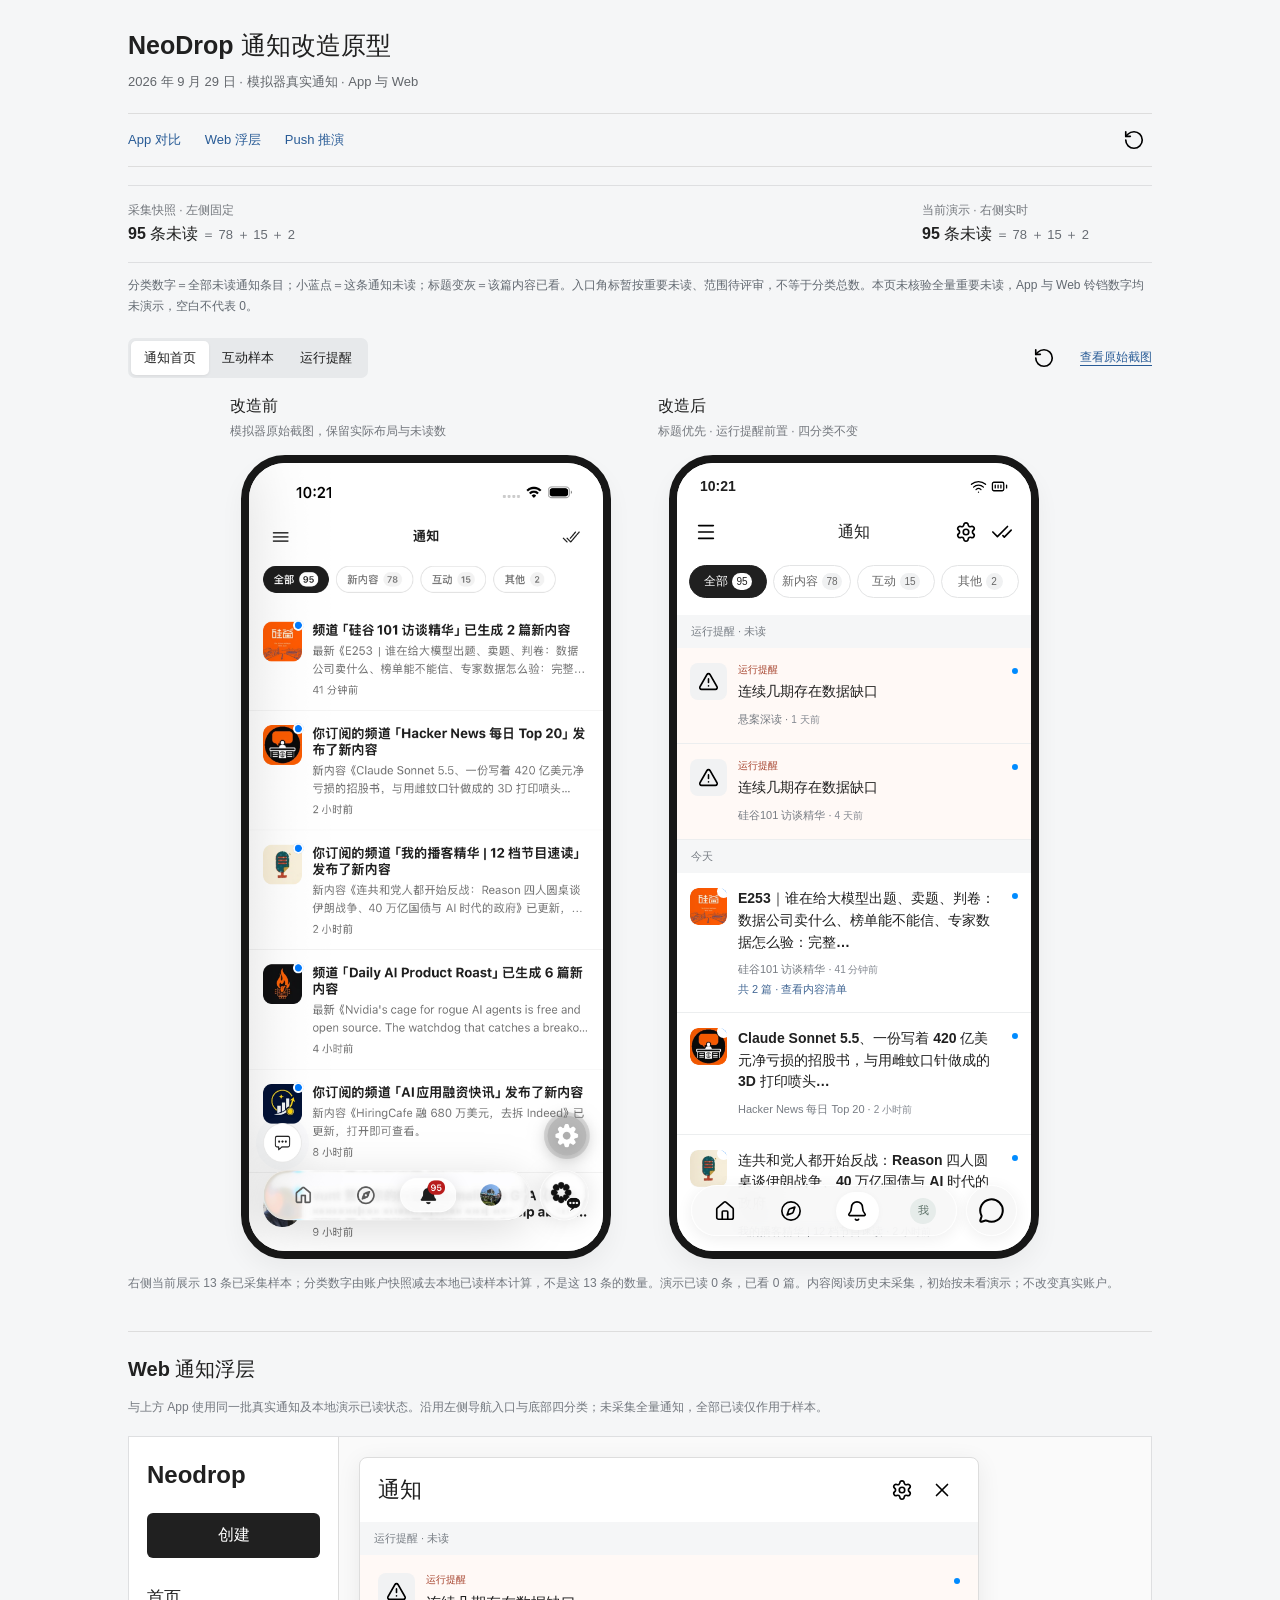
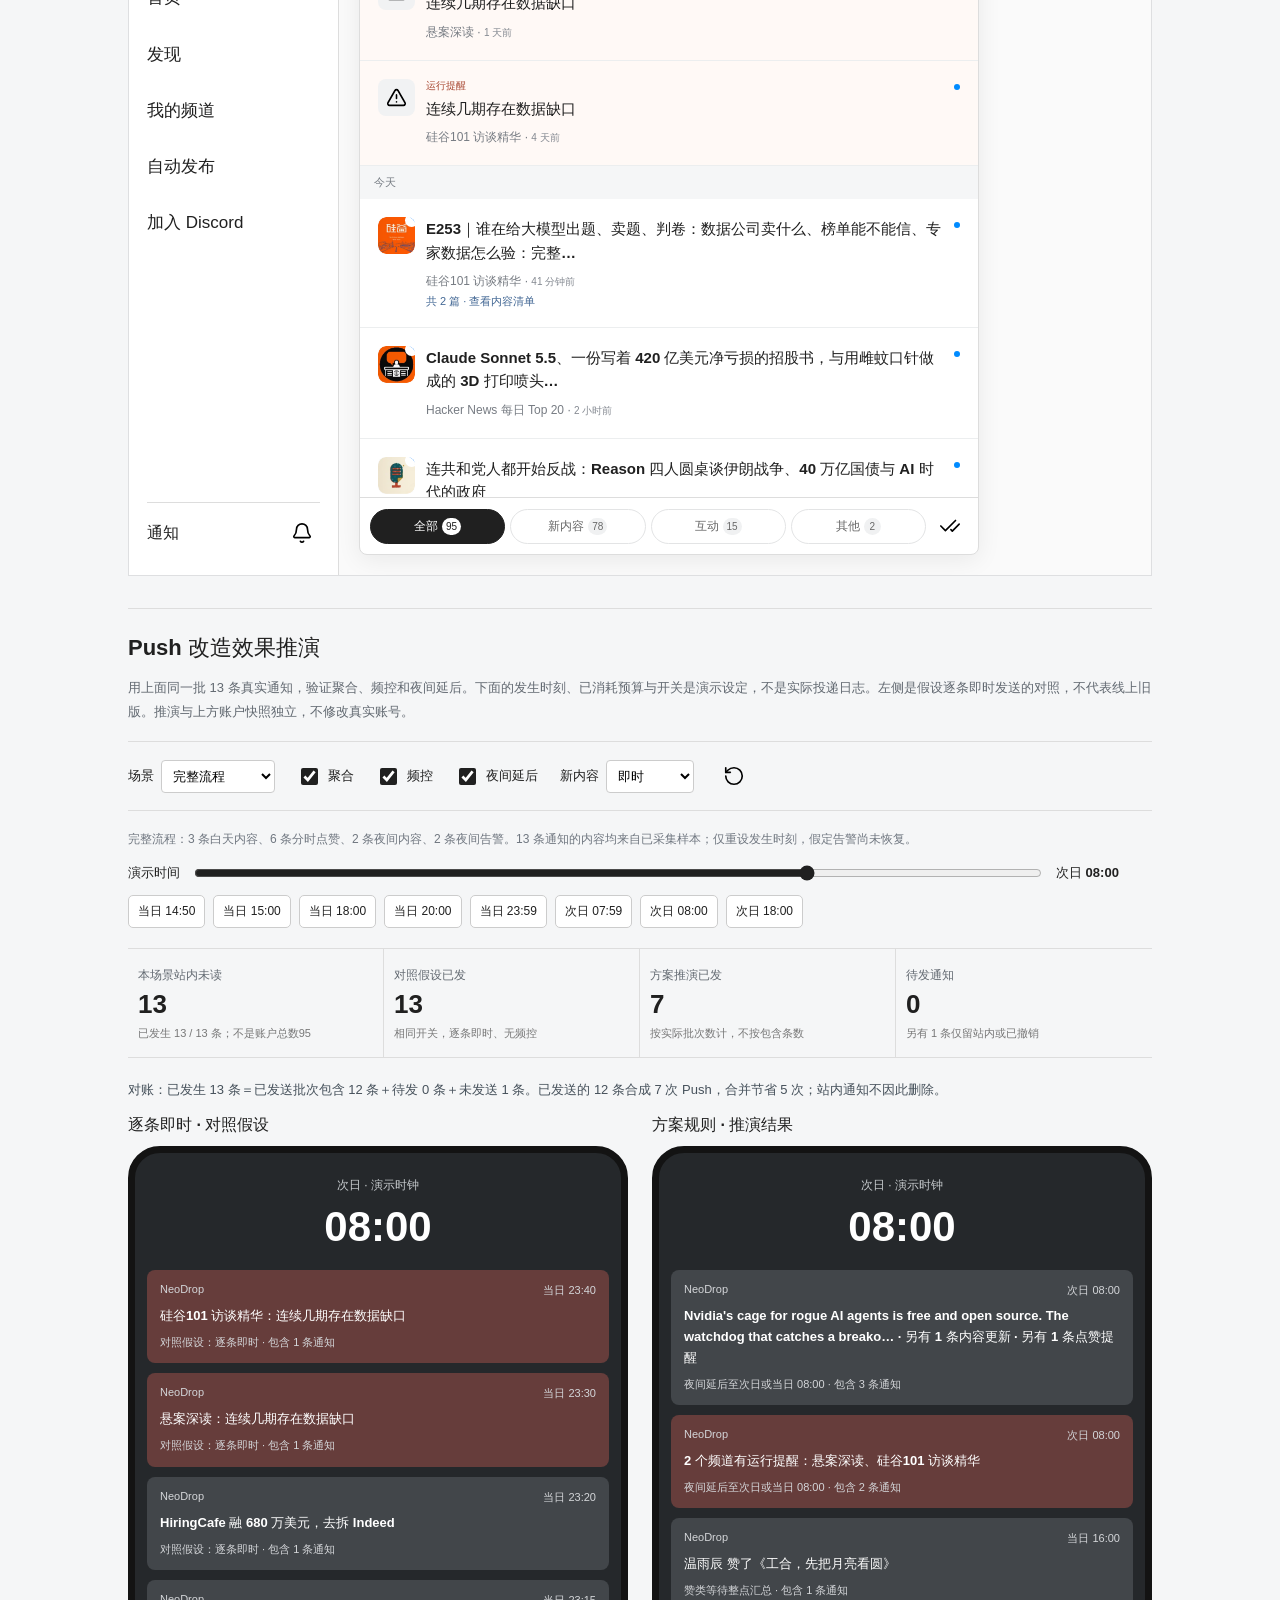
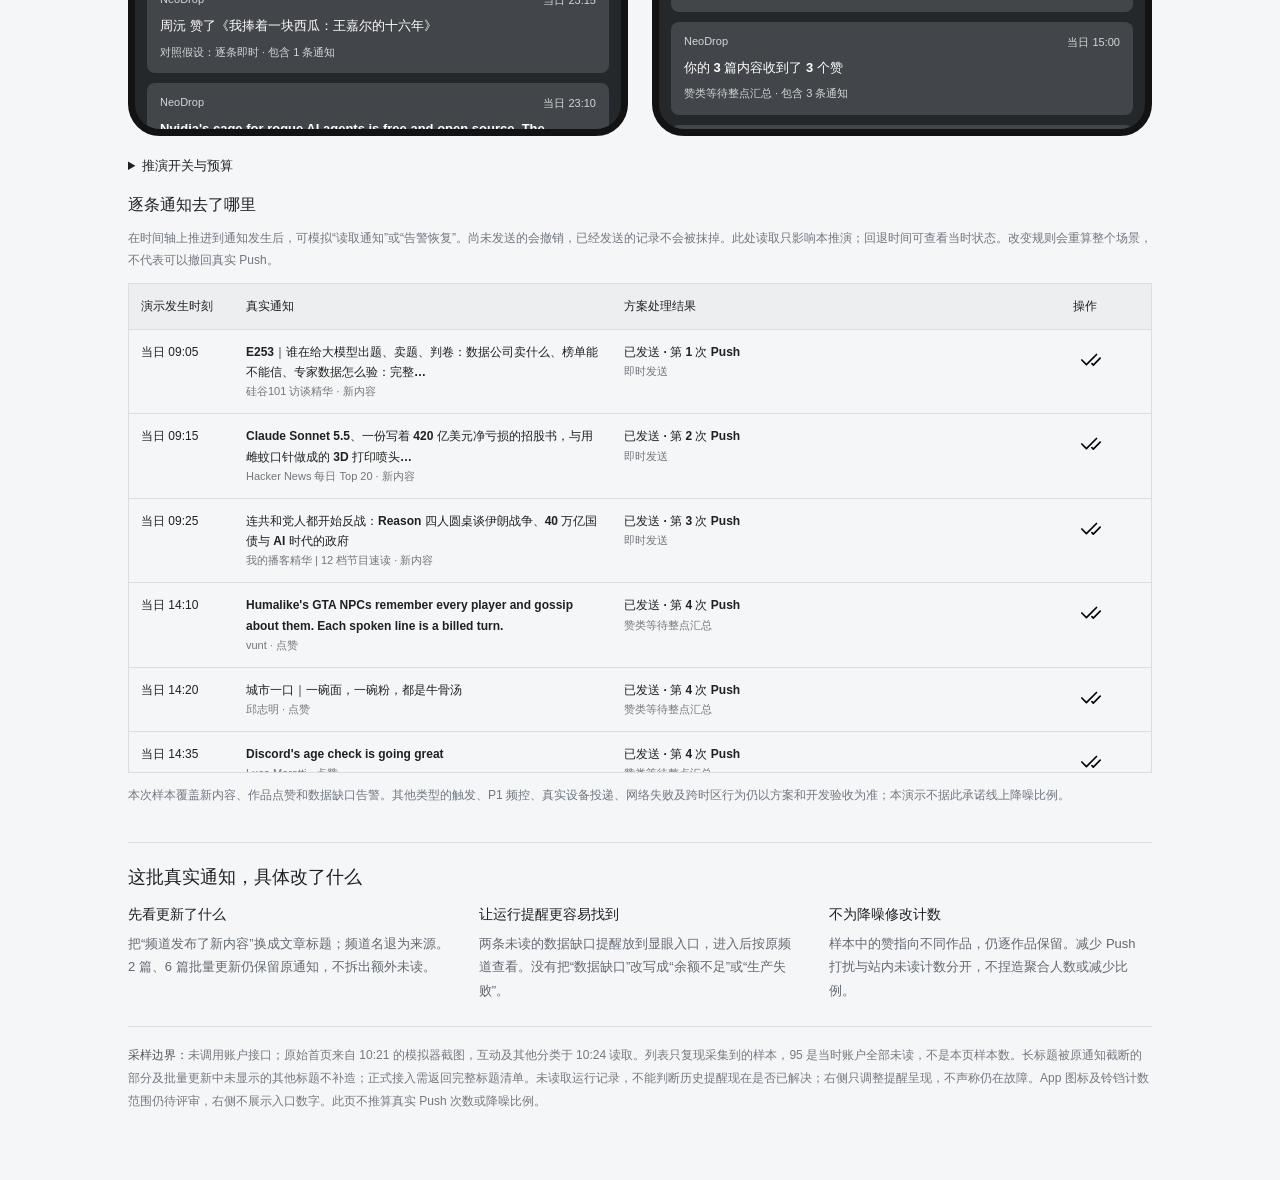
==== index.html @ 5fd2485a "fix: align prototype navigation with review walkthrough Keep App and Web examples together before th" ====
<!doctype html>
<html lang="zh-CN">
<head>
<meta charset="utf-8"><meta name="viewport" content="width=device-width,initial-scale=1">
<meta name="robots" content="noindex,nofollow">
<title>NeoDrop 真实通知改造对比</title>
<link rel="stylesheet" href="push-demo.css">
<style>
:root{font-family:Arial,"PingFang SC","Microsoft YaHei",sans-serif;color:#202020;background:#f5f6f7;font-synthesis:none;letter-spacing:0;color-scheme:light}
*{box-sizing:border-box}body{margin:0}button,a{-webkit-tap-highlight-color:transparent}button{font:inherit;color:inherit;cursor:pointer}button:focus-visible,a:focus-visible{outline:3px solid #2468cc;outline-offset:3px}a{color:#285b96;text-underline-offset:4px}
main{max-width:1080px;margin:auto;padding:28px 28px 56px}header{display:flex;justify-content:space-between;align-items:center;gap:20px;margin-bottom:20px}h1{font-size:25px;margin:0 0 8px;line-height:1.4}header p{margin:0;color:#62666b;font-size:13px;line-height:1.7}.back{font-size:13px;white-space:nowrap}.snapshot{padding:14px 0;border-top:1px solid #dedfe1;border-bottom:1px solid #dedfe1;display:flex;gap:20px;justify-content:space-between;align-items:center;font-size:13px;line-height:1.7}.snapshot strong{font-size:16px}.snapshot span{color:#676c73}.tools{display:flex;align-items:center;justify-content:space-between;margin:18px 0;gap:12px}.modes{display:flex;padding:3px;background:#e7e9eb;border-radius:7px}.modes button{border:0;background:transparent;padding:8px 13px;border-radius:5px;font-size:13px}.modes button[aria-pressed=true]{background:#fff;box-shadow:0 1px 3px #0001}.tools>a{font-size:12px}.compare{display:grid;grid-template-columns:1fr 1fr;gap:36px;max-width:820px;margin:auto}.column{min-width:0}.column h2{font-size:16px;margin:0 0 6px}.column>p{font-size:12px;color:#73777d;margin:0 0 14px;min-height:18px}.device{width:100%;max-width:370px;aspect-ratio:1206/2622;border:8px solid #171717;border-radius:44px;background:#fff;overflow:hidden;margin:auto;position:relative;box-shadow:0 12px 25px #0000000c}.original{display:block;width:100%;height:100%;object-fit:fill}.screen{height:100%;display:flex;flex-direction:column;background:#fff;position:relative}.status{height:47px;flex:none;display:flex;align-items:center;justify-content:space-between;padding:0 23px;font-weight:650;font-size:14px}.status>span:last-child{display:flex;gap:4px}.status img{width:17px;height:17px}.topbar{display:grid;grid-template-columns:36px 1fr 72px;align-items:center;padding:0 11px;height:45px;flex:none}.topbar b{text-align:center;font-size:16px;padding-left:36px}.actions{display:flex}.icon{width:36px;height:36px;display:grid;place-items:center;background:none;border:0;padding:7px;border-radius:6px}.icon:hover{background:#f2f3f4}.icon img{width:22px;height:22px}.chips{display:grid;grid-template-columns:repeat(4,minmax(0,1fr));gap:6px;padding:10px 12px 17px;flex:none}.chip{border:1px solid #e3e4e5;border-radius:24px;background:#fff;padding:7px 2px;display:flex;gap:4px;justify-content:center;align-items:center;font-size:12px;white-space:nowrap;min-width:0;color:#676767}.chip[aria-selected=true]{background:#202020;color:white;border-color:#202020}.badge{min-width:17px;height:17px;border-radius:10px;font-size:10px;display:inline-grid;place-items:center;padding:0 4px;background:#f0f1f2;color:#686868;font-variant-numeric:tabular-nums}.chip[aria-selected=true] .badge{background:white;color:#202020}.list{flex:1;min-height:0;overflow:auto;overscroll-behavior:contain;scrollbar-width:thin;padding-bottom:82px}.attention{margin:0 12px 10px;border:0;border-radius:6px;background:#fff4f0;color:#94422b;width:calc(100% - 24px);padding:11px 10px;display:flex;align-items:center;gap:8px;font-size:12px;text-align:left}.attention img{width:17px;height:17px}.attention span{flex:1}.group{font-size:11px;color:#777d84;padding:9px 14px;background:#f5f6f7}.row{padding:15px 13px;border-bottom:1px solid #eceeef;display:grid;grid-template-columns:37px minmax(0,1fr) 6px;gap:11px;position:relative}.avatar{width:37px;height:37px;overflow:hidden;border-radius:8px;display:grid;place-items:center;background:#f1f2f3;color:#6b7179;font-weight:600;font-size:13px}.avatar.photo{background-image:url('simulator-before.png');background-size:335.13px 728.61px;background-position-x:-13.16px}.avatar.user{border-radius:50%;background:#eaf0f4;color:#446879}.avatar img{width:21px;height:21px}.row h3{font-size:13px;line-height:1.55;font-weight:650;margin:0;overflow-wrap:anywhere}.row p{font-size:11px;line-height:1.6;color:#777c83;margin:6px 0 0;overflow-wrap:anywhere}.row .time{display:block;margin-top:6px;font-size:10px;color:#848991}.dot{width:6px;height:6px;border-radius:50%;background:#008bff;margin-top:5px}.more{border:0;background:none;color:#426794;font-size:11px;padding:5px 0;text-align:left}.batch{font-size:10px;background:#f3f4f5;padding:3px 5px;color:#72777d;border-radius:3px;display:inline-block;margin-top:6px}.row.alert{background:#fff9f6}.label{font-size:10px;display:block;margin-bottom:4px;color:#a6442e}.dock{position:absolute;bottom:15px;left:14px;right:14px;display:flex;gap:9px;pointer-events:none}.dock-main{height:51px;flex:1;display:flex;justify-content:space-around;align-items:center;border-radius:32px;border:1px solid #ffffffda;background:#f7f7f7df;backdrop-filter:blur(16px);box-shadow:0 3px 16px #00000012}.dock-main>span{width:43px;height:38px;display:grid;place-items:center;position:relative;border-radius:25px}.dock-main>span.selected{background:white;box-shadow:0 1px 6px #0000000a}.dock img{width:22px;height:22px}.dock-avatar{background:#e6ecea;border-radius:50%;height:26px;width:26px;display:grid;place-items:center;font-size:11px;color:#5d7168}.agent{height:51px;width:51px;border-radius:50%;display:grid;place-items:center;background:#f7f7f7ee;border:1px solid white;box-shadow:0 3px 16px #0001}.agent img{width:27px;height:27px}.note{font-size:12px;line-height:1.8;color:#73787f;margin-top:14px}.reason{margin-top:35px;padding-top:22px;border-top:1px solid #ddd}.reason h2{font-size:18px;margin:0 0 17px}.reason dl{display:grid;grid-template-columns:repeat(3,1fr);gap:28px;margin:0}.reason dt{font-size:14px;font-weight:650;margin:0 0 8px}.reason dd{font-size:13px;line-height:1.8;color:#626971;margin:0}.limits{font-size:12px;line-height:1.9;color:#747980;border-top:1px solid #dedfe1;margin-top:24px;padding-top:17px}.limits strong{color:#51565c}dialog{border:1px solid #ddd;border-radius:8px;padding:24px;max-width:440px;width:calc(100% - 36px);color:#222;box-shadow:0 20px 80px #0003}dialog::backdrop{background:#0005}dialog h2{font-size:18px;margin:0 32px 15px 0}dialog p{font-size:14px;line-height:1.8;color:#626870}dialog .close{position:absolute;right:9px;top:9px}.dialog-actions{display:flex;justify-content:flex-end;margin-top:20px;gap:10px}.command{padding:9px 13px;border:1px solid #ddd;border-radius:5px;background:#fff;font-size:13px}.command.primary{color:#fff;background:#222;border-color:#222}.empty{padding:40px 20px;text-align:center;color:#85898f;font-size:13px}
@media(max-width:760px){main{padding:20px 16px 40px}header{align-items:flex-start;flex-direction:column;gap:8px}h1{font-size:22px}.snapshot{align-items:flex-start;flex-direction:column;gap:4px}.compare{grid-template-columns:1fr;gap:28px;max-width:370px}.tools{flex-wrap:wrap}.modes button{padding:8px 10px}.reason dl{grid-template-columns:1fr;gap:18px}.device{max-width:370px}.column>p{margin-bottom:10px}}
@media(prefers-reduced-motion:no-preference){.chip,.icon{transition:background .12s}}
.row[data-detail]{cursor:pointer}.row[data-detail]:focus-visible{outline:2px solid #2468cc;outline-offset:-3px}.row[data-detail]:hover{background:#fafbfc}.avatar.photo{position:relative}.avatar.photo::after{content:"";position:absolute;width:13px;height:13px;right:-3px;top:-3px;background:#fff;border-radius:50%}.row .time.inline{display:inline;margin:0;font-size:10px}.row .source-line{margin-top:8px}.row .more{padding:7px 0 0}.row h3{font-size:14px;line-height:1.55}.tools-right{display:flex;align-items:center;gap:18px;font-size:12px}
</style>
<style>.row h3.seen{color:#8b8e93;font-weight:500}.snapshot{align-items:flex-start;flex-wrap:wrap}.snapshot>div{min-width:230px}.snapshot small{display:block;color:#73777d;font-size:12px}.count-rule{font-size:12px;line-height:1.8;color:#626971;margin:12px 0 20px}.content-link{border:0;background:transparent;text-align:left;font:inherit;line-height:1.7;color:#202020;padding:8px 0;text-decoration:underline;text-underline-offset:4px}</style>
<style>
.web-section{margin-top:36px;border-top:1px solid #ddd;padding-top:24px}.web-section>h2{font-size:20px;margin:0}.web-frame{display:grid;grid-template-columns:210px minmax(0,1fr);height:740px;border:1px solid #dedfe1;margin-top:18px;background:white;overflow:hidden}.web-sidebar{border-right:1px solid #ddd;padding:24px 18px;display:flex;flex-direction:column}.brand{font-size:24px}.web-create{margin:24px 0 12px;background:#202020;color:white;border-radius:6px;text-align:center;padding:12px}.web-sidebar nav{line-height:3.3;font-size:17px}.web-account{margin-top:auto;display:flex;align-items:center;justify-content:space-between;border-top:1px solid #ddd;padding-top:12px}.web-workspace{position:relative;background:#fafafa;padding:22px;min-width:0}.web-channel{display:flex;gap:12px;align-items:center;color:#777}.web-channel p{font-size:12px;margin:4px 0}.web-notices{position:absolute;left:20px;right:20px;top:20px;bottom:20px;max-width:620px;display:flex;flex-direction:column;background:white;border:1px solid #ddd;border-radius:8px;box-shadow:0 5px 25px #00000012;overflow:hidden}.web-notices[hidden]{display:none}.web-head{display:flex;align-items:center;padding:14px 18px;gap:4px}.web-head h3{margin:0;flex:1;font-size:22px}.web-notices .list{padding-bottom:0}.web-notices .row{padding:18px;grid-template-columns:37px minmax(0,1fr) 6px}.web-notices .row h3{font-size:15px}.web-notices .row p{font-size:12px}.web-footer{display:flex;align-items:center;padding:10px;border-top:1px solid #ddd;gap:6px}.web-footer .chips{flex:1;padding:0;gap:5px}.web-footer .chip{padding:8px 2px}.web-footer>.icon{flex:none}.preference{display:flex;align-items:center;justify-content:space-between;gap:16px;padding:12px 0;border-bottom:1px solid #eee;font-size:14px;line-height:1.6}.preference label{flex:1}.preference input{width:18px;height:18px;accent-color:#202020;flex:none}.preference select{max-width:130px;padding:6px;border:1px solid #ccc;border-radius:4px;background:white;font:inherit}.sample-settings{font-size:12px!important}dialog{max-height:85vh;overflow:auto}dialog h3{font-size:15px;margin-top:24px}.web-create{cursor:default}
@media(max-width:760px){.web-frame{grid-template-columns:1fr;height:740px}.web-sidebar{padding:12px 14px;flex-direction:row;align-items:center;border-right:0;border-bottom:1px solid #ddd}.web-sidebar .brand{font-size:20px}.web-sidebar nav,.web-create{display:none}.web-account{margin:0 0 0 auto;padding:0;border:0;gap:12px}.web-workspace{min-height:660px;padding:0}.web-notices{inset:8px;max-width:none}.web-head{padding:10px}.web-notices .row{padding:14px 10px;gap:8px;grid-template-columns:32px minmax(0,1fr) 6px}.web-notices .avatar{width:32px;height:32px}.web-notices .photo{background-size:289.84px 630.33px;background-position-x:-11.38px}.web-footer{padding:8px 5px;gap:2px}.web-footer .chip{font-size:11px;gap:2px}.web-footer .badge{font-size:9px;min-width:14px;padding:0 3px}.web-footer>.icon{width:26px;padding:3px}.web-notices .row h3{font-size:13px}}
</style>
<style>@media(max-width:760px){.web-notices .row{grid-template-columns:37px minmax(0,1fr) 6px}.web-notices .avatar{width:37px;height:37px}.web-notices .photo{background-size:335.13px 728.61px;background-position-x:-13.16px}}.row.alert p:not(.source-line){display:none}</style>
</head>
<body><main>
<header><div><h1>NeoDrop 通知改造原型</h1><p>2026 年 9 月 29 日 · 模拟器真实通知 · App 与 Web</p></div></header>
<nav class="demo-nav" aria-label="原型演示导航"><a href="#app-prototype">App 对比</a><a href="#web-prototype">Web 浮层</a><a href="#push-demo">Push 推演</a><button class="icon" id="reset-walkthrough" title="重置整场演示（已读、偏好和 Push 场景）" aria-label="重置整场演示"></button></nav>
<div id="app-prototype">
<div class="snapshot"><div><small>采集快照 · 左侧固定</small><strong>95 条未读</strong> <span>＝ 78 ＋ 15 ＋ 2</span></div><div id="current-counts" aria-live="polite"></div></div>
<p class="count-rule">分类数字＝全部未读通知条目；小蓝点＝这条通知未读；标题变灰＝该篇内容已看。入口角标暂按重要未读、范围待评审，不等于分类总数。本页未核验全量重要未读，App 与 Web 铃铛数字均未演示，空白不代表 0。</p>
<div class="tools"><div class="modes" aria-label="对比场景"><button data-mode="all" aria-pressed="true">通知首页</button><button data-mode="social" aria-pressed="false">互动样本</button><button data-mode="other" aria-pressed="false">运行提醒</button></div><div class="tools-right"><button class="icon" id="reset-demo" title="重置演示已读" aria-label="重置演示已读"></button><a href="simulator-before.png" target="_blank" rel="noopener">查看原始截图</a></div></div>
<section class="compare" aria-label="真实通知前后对比">
<div class="column"><h2>改造前</h2><p id="before-caption">模拟器原始截图，保留实际布局与未读数</p><div class="device" id="before"></div></div>
<div class="column"><h2>改造后</h2><p>标题优先 · 运行提醒前置 · 四分类不变</p><div class="device"><div class="screen" id="after"></div></div></div>
</section>
<p class="note" id="sample-note"></p>
</div>
<section id="web-prototype" class="web-section">
<h2>Web 通知浮层</h2><p class="note">与上方 App 使用同一批真实通知及本地演示已读状态。沿用左侧导航入口与底部四分类；未采集全量通知，全部已读仅作用于样本。</p>
<div class="web-frame"><aside class="web-sidebar"><strong class="brand">Neodrop</strong><div class="web-create">创建</div><nav>首页<br>发现<br>我的频道<br>自动发布<br>加入 Discord</nav><div class="web-account"><span>通知</span><button class="icon" data-web-toggle aria-label="打开或关闭通知" title="打开或关闭通知"></button></div></aside><div class="web-workspace"><div class="web-channel"><span class="avatar">硅</span><div><strong>硅谷101 访谈精华</strong><p>内容</p></div></div><div class="web-notices" id="web-notices"></div></div></div>
</section>
<section id="push-demo" class="push-section"></section>
<section class="reason"><h2>这批真实通知，具体改了什么</h2><dl><div><dt>先看更新了什么</dt><dd>把“频道发布了新内容”换成文章标题；频道名退为来源。2 篇、6 篇批量更新仍保留原通知，不拆出额外未读。</dd></div><div><dt>让运行提醒更容易找到</dt><dd>两条未读的数据缺口提醒放到显眼入口，进入后按原频道查看。没有把“数据缺口”改写成“余额不足”或“生产失败”。</dd></div><div><dt>不为降噪修改计数</dt><dd>样本中的赞指向不同作品，仍逐作品保留。减少 Push 打扰与站内未读计数分开，不捏造聚合人数或减少比例。</dd></div></dl></section>
<p class="limits"><strong>采样边界：</strong>未调用账户接口；原始首页来自 10:21 的模拟器截图，互动及其他分类于 10:24 读取。列表只复现采集到的样本，95 是当时账户全部未读，不是本页样本数。长标题被原通知截断的部分及批量更新中未显示的其他标题不补造；正式接入需返回完整标题清单。未读取运行记录，不能判断历史提醒现在是否已解决；右侧只调整提醒呈现，不声称仍在故障。App 图标及铃铛计数范围仍待评审，右侧不展示入口数字。此页不推算真实 Push 次数或降噪比例。</p>
</main><dialog id="detail"><button class="icon close" aria-label="关闭"></button><h2></h2><div class="dialog-body"></div><div class="dialog-actions"></div></dialog>
<script src="simulator-icons.js"></script>
<script>
const DATA = [
 {id:'silicon',cat:'content',source:'硅谷101 访谈精华',original:'频道「硅谷101 访谈精华」已生成 2 篇新内容',title:'E253｜谁在给大模型出题、卖题、判卷：数据公司卖什么、榜单能不能信、专家数据怎么验：完整…',time:'41 分钟前',day:'今天',batch:2,cropped:true,avatar:412},
 {id:'hn',cat:'content',source:'Hacker News 每日 Top 20',original:'你订阅的频道「Hacker News 每日 Top 20」发布了新内容',title:'Claude Sonnet 5.5、一份写着 420 亿美元净亏损的招股书，与用雌蚊口针做成的 3D 打印喷头…',time:'2 小时前',day:'今天',cropped:true,avatar:681},
 {id:'podcast',cat:'content',source:'我的播客精华 | 12 档节目速读',original:'你订阅的频道「我的播客精华 | 12 档节目速读」发布了新内容',title:'连共和党人都开始反战：Reason 四人圆桌谈伊朗战争、40 万亿国债与 AI 时代的政府',time:'2 小时前',day:'今天',avatar:992},
 {id:'roast',cat:'content',source:'Daily AI Product Roast',original:'频道「Daily AI Product Roast」已生成 6 篇新内容',title:"Nvidia's cage for rogue AI agents is free and open source. The watchdog that catches a breako…",time:'4 小时前',day:'今天',batch:6,cropped:true,avatar:1302},
 {id:'funding',cat:'content',source:'AI应用融资快讯',original:'你订阅的频道「AI应用融资快讯」发布了新内容',title:'HiringCafe 融 680 万美元，去拆 Indeed',time:'8 小时前',day:'今天',avatar:1614},
 {id:'like1',cat:'social',name:'vunt',title:"Humalike's GTA NPCs remember every player and gossip about them. Each spoken line is a billed turn.",time:'9 小时前',day:'今天'},
 {id:'like2',cat:'social',name:'邱志明',title:'城市一口｜一碗面，一碗粉，都是牛骨汤',time:'11 小时前',day:'昨天'},
 {id:'like3',cat:'social',name:'Luca Moretti',title:"Discord's age check is going great",time:'13 小时前',day:'昨天'},
 {id:'like4',cat:'social',name:'温雨辰',title:'工合，先把月亮看圆',time:'13 小时前',day:'昨天'},
 {id:'like5',cat:'social',name:'赵昕',title:'A股综合热度 Top 5｜9月28日',time:'21 小时前',day:'昨天'},
 {id:'like6',cat:'social',name:'周沅',title:'我捧着一块西瓜：王嘉尔的十六年',time:'1 天前',day:'近 7 天'},
 {id:'gap1',cat:'other',source:'悬案深读',original:'频道「悬案深读」连续几期存在数据缺口',title:'连续几期存在数据缺口',body:'近期未能兑现：该案公开图片材料只有 2008 年乌鲁木齐警方悬赏通告上的两张低清黑白证件照，没有当事…',time:'1 天前',day:'近 7 天',alert:true},
 {id:'gap2',cat:'other',source:'硅谷101 访谈精华',original:'频道「硅谷101 访谈精华」连续几期存在数据缺口',title:'连续几期存在数据缺口',body:'近期未能兑现：配置把主节目描述为「泓君主持的深度嘉宾访谈」，而本次要跟的最新一期主节目 E252 由…',time:'4 天前',day:'近 7 天',alert:true}
];
const names={all:'全部',content:'新内容',social:'互动',other:'其他'};
const read=new Set(); const viewed=new Set(); const scrolls=new Map(); let category='all';let mode='all';
let webCategory='all';let webOpen=true;const webScrolls=new Map();
const prefs={push:true,email:true,delivery:'instant',channels:new Set()};
const esc=s=>String(s).replace(/[&<>"']/g,c=>({'&':'&amp;','<':'&lt;','>':'&gt;','"':'&quot;',"'":'&#39;'}[c]));
const icon=(name)=>`<img src="${ICONS[name]}" alt="">`;
function counts(){const n={content:78,social:15,other:2};for(const row of DATA)if(read.has(row.id))n[row.cat]--;return {...n,all:n.content+n.social+n.other};}
function avatar(r){if(r.cat==='content')return `<span class="avatar photo" style="background-position-y:-${r.avatar*37/104}px"></span>`;if(r.cat==='social')return `<span class="avatar user">${esc(r.name.slice(0,1))}</span>`;return `<span class="avatar">${icon('TriangleAlert')}</span>`;}
function row(r,old=false){const unread=old||!read.has(r.id);let title=old?(r.original||`${r.name} 赞了你的内容《${r.title}》`):r.title;let content='';
 if(r.cat==='social')content=old?`<h3>${esc(title)}</h3>`:`<h3>${esc(r.name)} 赞了你的内容</h3><p style="color:#35393e;font-size:12px">《${esc(r.title)}》</p>`;
 else content=`${r.alert&&!old?'<span class="label">运行提醒</span>':''}<h3 class="${!old&&r.cat==='content'&&viewed.has(r.id)?'seen':''}">${esc(title)}</h3>${old?`<p>${esc(r.body||`新内容《${r.title}》`)}</p>`:`<p class="source-line">${esc(r.source)} · <span class="time inline">${esc(r.time)}</span></p>`}${r.alert&&!old?`<p>${esc(r.body)}</p>`:''}`;
 return `<article class="row ${r.alert&&!old?'alert':''}" data-id="${r.id}" ${!old?`data-detail="${r.id}" role="button" tabindex="0" aria-label="${esc(title)}"`:''}>${avatar(r)}<div>${content}${old||r.cat==='social'?`<span class="time">${esc(r.time)}</span>`:''}${r.batch&&!old?`<span class="more">共 ${r.batch} 篇 · 查看内容清单</span>`:''}</div>${unread?'<span class="dot" aria-label="未读"></span>':'<span></span>'}</article>`;
}
function shell(old=false){const n=old?{all:95,content:78,social:15,other:2}:counts();return `<div class="status"><span>10:21</span><span>${icon('Wifi')}${icon('BatteryFull')}</span></div><div class="topbar"><span class="icon">${icon('Menu')}</span><b>通知</b><div class="actions">${!old?`<button class="icon" data-settings aria-label="通知设置" title="通知设置">${icon('Settings')}</button><button class="icon" data-mark aria-label="标记本页样本已读" title="标记本页样本已读">${icon('CheckCheck')}</button>`:`<span class="icon"></span><span class="icon">${icon('CheckCheck')}</span>`}</div></div><div class="chips" role="tablist" aria-label="通知分类">${Object.entries(names).map(([key,label])=>`<button class="chip" role="tab" aria-selected="${category===key}" data-cat="${key}" ${old?'disabled':''}>${label}${n[key]?`<span class="badge">${n[key]}</span>`:''}</button>`).join('')}</div><div class="list"></div><div class="dock" aria-hidden="true"><div class="dock-main"><span>${icon('House')}</span><span>${icon('Compass')}</span><span class="selected">${icon('Bell')}</span><span><i class="dock-avatar">我</i></span></div><span class="agent">${icon('MessageCircle')}</span></div>`;}
function rowsMarkup(cat){
 const selected=DATA.filter(r=>cat==='all'||r.cat===cat);
 const pinned=cat==='all'?selected.filter(r=>r.alert&&!read.has(r.id)):[];
 let day='';return (pinned.length?'<div class="group">运行提醒 · 未读</div>'+pinned.map(r=>row(r)).join(''):'')+selected.filter(r=>!pinned.includes(r)).map(r=>{const heading=r.day!==day?`<div class="group">${r.day}</div>`:'';day=r.day;return heading+row(r);}).join('');
}
function render(){const oldList=document.querySelector('#after .list');if(oldList)scrolls.set(oldList.dataset.category,oldList.scrollTop);const after=document.querySelector('#after');after.innerHTML=shell();const list=after.querySelector('.list');list.dataset.category=category;const rows=DATA.filter(r=>category==='all'||r.cat===category);list.innerHTML=rowsMarkup(category);list.scrollTop=scrolls.get(category)||0;
 renderWeb();
 const before=document.querySelector('#before');if(mode==='all'){before.innerHTML='<img class="original" src="simulator-before.png" alt="模拟器当前通知首页原始截图，全部未读95条">';document.querySelector('#before-caption').textContent='模拟器原始截图，保留实际布局与未读数';}else{before.innerHTML='<div class="screen">'+shell(true)+'</div>';before.querySelector('.list').innerHTML=DATA.filter(r=>r.cat===mode).map(r=>row(r,true)).join('');document.querySelector('#before-caption').textContent='按模拟器已采集内容复现；头像以首字替代';}
 const n=counts();document.querySelector('#current-counts').innerHTML=`<small>当前演示 · 右侧实时</small><strong>${n.all} 条未读</strong> <span>＝ ${n.content} ＋ ${n.social} ＋ ${n.other}</span>`;
 document.querySelector('#sample-note').textContent=`右侧当前展示 ${rows.length} 条已采集样本；分类数字由账户快照减去本地已读样本计算，不是这 ${rows.length} 条的数量。演示已读 ${read.size} 条，已看 ${viewed.size} 篇。内容阅读历史未采集，初始按未看演示；不改变真实账户。`;
 document.querySelectorAll('[data-mode]').forEach(b=>b.setAttribute('aria-pressed',String(b.dataset.mode===mode)));
 if(mode!=='all'){
   document.querySelector('#before-caption').textContent='按采集样本复现；非原始截图，头像为示意';
   before.querySelectorAll('.chip').forEach(b=>b.setAttribute('aria-selected',String(b.dataset.cat===mode)));
 }
}
const dialog=document.querySelector('#detail');dialog.querySelector('.close').innerHTML=icon('X');dialog.querySelector('.close').onclick=()=>dialog.close();
document.querySelector('#reset-demo').innerHTML=icon('RotateCcw');
document.querySelector('#reset-demo').onclick=()=>{document.querySelector('#after .list').scrollTop=0;document.querySelector('#web-notices .list').scrollTop=0;read.clear();viewed.clear();scrolls.clear();webScrolls.clear();mode='all';category='all';webCategory='all';webOpen=true;render();};
document.querySelector('#reset-walkthrough').innerHTML=icon('RotateCcw');
document.querySelector('#reset-walkthrough').onclick=()=>{
 prefs.push=true;prefs.email=true;prefs.delivery='instant';prefs.channels.clear();
 document.querySelector('#reset-demo').click();
 document.querySelector('#push-reset').click();
 document.querySelector('#push-demo .push-advanced').open=false;
 document.querySelector('#app-prototype').scrollIntoView();
 history.replaceState(null,'','#app-prototype');
};
document.addEventListener('keydown',e=>{if(e.target.matches('.row[data-detail]')&&(e.key==='Enter'||e.key===' ')){e.preventDefault();e.target.click();}});
function show(title,body,actions=''){dialog.querySelector('h2').textContent=title;dialog.querySelector('.dialog-body').innerHTML=body;dialog.querySelector('.dialog-actions').innerHTML=actions;dialog.showModal();}
function openContent(r){
 read.add(r.id);viewed.add(r.id);render();
 show(r.source,`<p>${esc(r.title)}</p><p>内容详情落点演示：只将这一篇标为已看，不影响同组其他作品。未采集正文，本页不补造或打开真实内容。</p>`,'<button class="command" data-cancel>返回通知</button>');
}
function renderWeb(){
 const host=document.querySelector('#web-notices');const prev=host.querySelector('.list');if(prev&&!host.hidden)webScrolls.set(prev.dataset.category,prev.scrollTop);
 const n=counts();host.hidden=!webOpen;
 host.innerHTML=`<div class="web-head"><h3>通知</h3><button class="icon" data-settings aria-label="通知设置" title="通知设置">${icon('Settings')}</button><button class="icon" data-web-toggle aria-label="关闭通知" title="关闭通知">${icon('X')}</button></div><div class="list" data-category="${webCategory}">${rowsMarkup(webCategory)}</div><div class="web-footer"><div class="chips" role="tablist" aria-label="Web 通知分类">${Object.entries(names).map(([key,label])=>`<button class="chip" role="tab" aria-selected="${webCategory===key}" data-web-cat="${key}">${label}${n[key]?`<span class="badge">${n[key]}</span>`:''}</button>`).join('')}</div><button class="icon" data-mark="web" aria-label="标记本页样本已读" title="标记本页样本已读">${icon('CheckCheck')}</button></div>`;
 host.querySelector('.list').scrollTop=webScrolls.get(webCategory)||0;
}
function showSettings(){
 show('通知设置',`<div class="preference"><label for="push">App 推送</label><input type="checkbox" id="push" data-pref="push" ${prefs.push?'checked':''}></div><div class="preference"><label for="email">邮件通知</label><input type="checkbox" id="email" data-pref="email" ${prefs.email?'checked':''}></div><div class="preference"><label for="delivery">新内容推送</label><select id="delivery"><option value="instant">即时</option><option value="digest">每日摘要</option><option value="off">关闭</option></select></div><h3>已订阅频道</h3>${DATA.filter(r=>r.cat==='content').map(r=>`<div class="preference"><label for="channel-${r.id}">${esc(r.source)}</label><input type="checkbox" id="channel-${r.id}" data-channel="${r.id}" ${prefs.channels.has(r.id)?'checked':''}></div>`).join('')}<p>手机系统授权需在对应手机设置中修改。</p><p class="sample-settings">以下为本地偏好演示，未读取真实账户设置。频道开关只控制新内容 App 推送，同时适用于即时和摘要；不影响邮件、站内消息或运行告警。摘要替代即时，不重复发送。本页不会发送真实通知。</p>`,'<button class="command" data-cancel>完成</button>');
 dialog.querySelector('#delivery').value=prefs.delivery;
}
document.addEventListener('change',e=>{if(e.target.dataset.pref)prefs[e.target.dataset.pref]=e.target.checked;else if(e.target.dataset.channel){if(e.target.checked)prefs.channels.add(e.target.dataset.channel);else prefs.channels.delete(e.target.dataset.channel);}else if(e.target.id==='delivery')prefs.delivery=e.target.value;});
document.querySelector('[data-web-toggle]').innerHTML=icon('Bell');
document.addEventListener('click',e=>{
 const b=e.target.closest('button,[data-detail]');if(!b)return;
 if(b.dataset.mode){mode=b.dataset.mode;category=mode;render();}
 else if(b.dataset.cat){category=b.dataset.cat;render();}
 else if(b.dataset.webCat){webCategory=b.dataset.webCat;renderWeb();}
 else if(b.hasAttribute('data-web-toggle')){webOpen=!webOpen;renderWeb();}
 else if(b.dataset.detail){
  if(b.closest('#web-notices'))webOpen=false;
  const r=DATA.find(r=>r.id===b.dataset.detail);
  if(r.cat==='content'&&!r.batch){openContent(r);return;}
  read.add(r.id);render();
  show(r.source||'互动通知',`${r.cat==='content'?`<button class="content-link" data-view="${r.id}">${esc(r.title)}</button>`:`<p>${esc(r.title)}</p>`}${r.body?`<p>${esc(r.body)}</p>`:''}${r.batch?`<p>原通知共有 ${r.batch} 篇，仅采集到这一篇的标题。其余 ${r.batch-1} 篇没有补造，接入真实数据后应逐篇展示。</p><p>通知已读不等于内容已看；打开上方具体标题，才改变该篇已看状态。</p>`:''}${r.cropped?'<p>标题末尾已在原始通知中截断，此处保留采集状态。</p>':''}${r.alert?'<p>这是历史提醒。当前运行状态未核验，读取提醒不等于解决故障。</p>':''}<p>已在本地演示中读取这条通知，不修改真实账户。</p>`,'<button class="command" data-cancel>返回通知</button>');
 }else if(b.dataset.view){dialog.close();openContent(DATA.find(r=>r.id===b.dataset.view));}
 else if(b.hasAttribute('data-cancel'))dialog.close();
 else if(b.hasAttribute('data-mark'))show('标记采集样本已读','<p>仅在本地演示中标记当前分类已采集的通知，不改变任何作品的已看状态。未采集的账户通知不变，真实 App 不受影响。</p>',`<button class="command" data-cancel>取消</button><button class="command primary" data-read-sample="${b.dataset.mark==='web'?webCategory:category}">标记样本已读</button>`);
 else if(b.hasAttribute('data-read-sample')){DATA.filter(r=>b.dataset.readSample==='all'||r.cat===b.dataset.readSample).forEach(r=>read.add(r.id));dialog.close();render();}
 else if(b.hasAttribute('data-settings'))showSettings();
});
render();
</script><script src="push-plan.js"></script><script src="push-demo.js"></script></body></html>
---- push-demo.css ----
.tools-right{display:flex;flex-wrap:wrap;gap:12px 20px}
.demo-nav{position:sticky;top:0;z-index:5;display:flex;align-items:center;gap:24px;min-height:52px;background:#f5f6f7;border-block:1px solid #ddd;margin-bottom:18px;padding:8px 0}.demo-nav a{font-size:13px;text-decoration:none;white-space:nowrap}.demo-nav .icon{margin-left:auto;flex:none}#app-prototype,#web-prototype,#push-demo{scroll-margin-top:72px}@media(max-width:400px){.demo-nav{gap:14px}.demo-nav a{font-size:12px}}
.push-section{border-top:1px solid #ddd;margin-top:32px;padding-top:24px}.push-section h2{font-size:22px;margin:0 0 10px}.push-section h3{font-size:16px;margin:16px 0 10px}.push-intro{font-size:13px;color:#626971;line-height:1.8}
.push-controls{display:flex;flex-wrap:wrap;align-items:center;gap:14px 22px;border-block:1px solid #ddd;padding:16px 0;margin:18px 0}.push-controls label{display:flex;gap:7px;align-items:center;font-size:13px}.push-controls input[type=checkbox]{width:17px;height:17px;accent-color:#202020}.push-controls select,.push-advanced select{font:inherit;background:white;border:1px solid #ccc;border-radius:4px;padding:7px;max-width:100%}
.push-clock{display:flex;align-items:center;flex-wrap:wrap;gap:12px;font-size:13px}.push-clock input{flex:1;min-width:180px;accent-color:#202020}.push-clock output{font-weight:bold;width:96px;font-variant-numeric:tabular-nums}.push-jumps{display:flex;flex-wrap:wrap;gap:8px;margin:12px 0}.push-jumps button{font-size:12px;padding:7px 9px;background:white;border:1px solid #ccc;border-radius:5px}
.push-stats{display:grid;grid-template-columns:repeat(4,minmax(0,1fr));border-block:1px solid #ddd;margin:20px 0}.push-stats>div{padding:16px 10px;border-right:1px solid #ddd}.push-stats>div:last-child{border:0}.push-stats strong{display:block;font-size:26px;margin-top:5px}.push-stats span{font-size:12px;color:#626971}.push-stats small{font-size:11px;color:#777;display:block;line-height:1.5;margin-top:5px}
.push-phones{display:grid;grid-template-columns:1fr 1fr;gap:24px}.push-phones h3{margin:0 0 10px}.push-lock{background:#25282b;color:white;border:7px solid #131313;border-radius:32px;height:590px;display:flex;flex-direction:column;overflow:hidden}.push-lock-head{text-align:center;padding:24px 15px 18px;flex:none}.push-lock-head strong{display:block;font-size:42px;line-height:1.2}.push-lock-head span{font-size:12px;color:#c7cbce;display:block;margin-bottom:8px}.push-lock-list{padding:0 12px 18px;overflow:auto;min-height:0;flex:1}
.push-card{width:100%;display:block;text-align:left;background:#42464a;color:white;border:0;border-radius:8px;padding:13px;margin-bottom:10px}.push-card>small{display:flex;justify-content:space-between;gap:10px;font-size:11px;color:#d4d6d9;margin-bottom:8px}.push-card>strong{font-size:13px;line-height:1.6;font-weight:550;display:block;overflow-wrap:anywhere}.push-card>em{font-size:11px;color:#d4d6d9;font-style:normal;display:block;margin-top:7px;line-height:1.5}.push-card.alert{background:#663d3b}.push-empty{font-size:13px;color:#c4c9ce;text-align:center;padding:36px 12px;line-height:1.8}
.push-ledger{overflow:auto;max-height:490px;border:1px solid #ddd;margin-top:12px}.push-ledger table{border-collapse:collapse;width:100%;font-size:12px;table-layout:fixed}.push-ledger th{background:#eceeef;text-align:left;position:sticky;top:0;z-index:1}.push-ledger td,.push-ledger th{padding:12px;vertical-align:top;line-height:1.7;border-bottom:1px solid #ddd;overflow-wrap:anywhere}.push-ledger th:first-child{width:105px}.push-ledger th:nth-child(2){width:37%}.push-ledger th:last-child{width:90px}.push-ledger td strong{font-size:12px}.push-ledger small{display:block;color:#71777d;font-size:11px}.push-ledger .icon{display:inline-grid;width:30px;height:30px}
.push-audit{font-size:13px;line-height:1.8;color:#46515b}.push-advanced{margin:18px 0;font-size:13px;line-height:1.8}.push-advanced summary{cursor:pointer}.push-advanced .push-controls{margin-top:8px}.push-channel{display:grid;grid-template-columns:repeat(2,minmax(0,1fr));gap:10px}.push-channel label{display:flex;gap:8px;align-items:flex-start;overflow-wrap:anywhere}.push-advanced input[type=number]{width:55px;font:inherit;padding:4px}.push-detail-list{padding-left:20px;font-size:13px;line-height:1.8}.push-muted{color:#707780;font-size:12px;line-height:1.8}
@media(max-width:760px){.push-phones{grid-template-columns:1fr}.push-lock{max-width:370px;width:100%;margin:auto}.push-stats{grid-template-columns:repeat(2,minmax(0,1fr))}.push-stats>div:nth-child(2){border-right:0}.push-stats>div:nth-child(-n+2){border-bottom:1px solid #ddd}.push-channel{grid-template-columns:1fr}.push-ledger table{min-width:670px}.push-section h2{font-size:20px}.push-clock input{min-width:100px}.push-controls{gap:12px}.push-controls label{max-width:100%}.push-controls select{max-width:210px}}
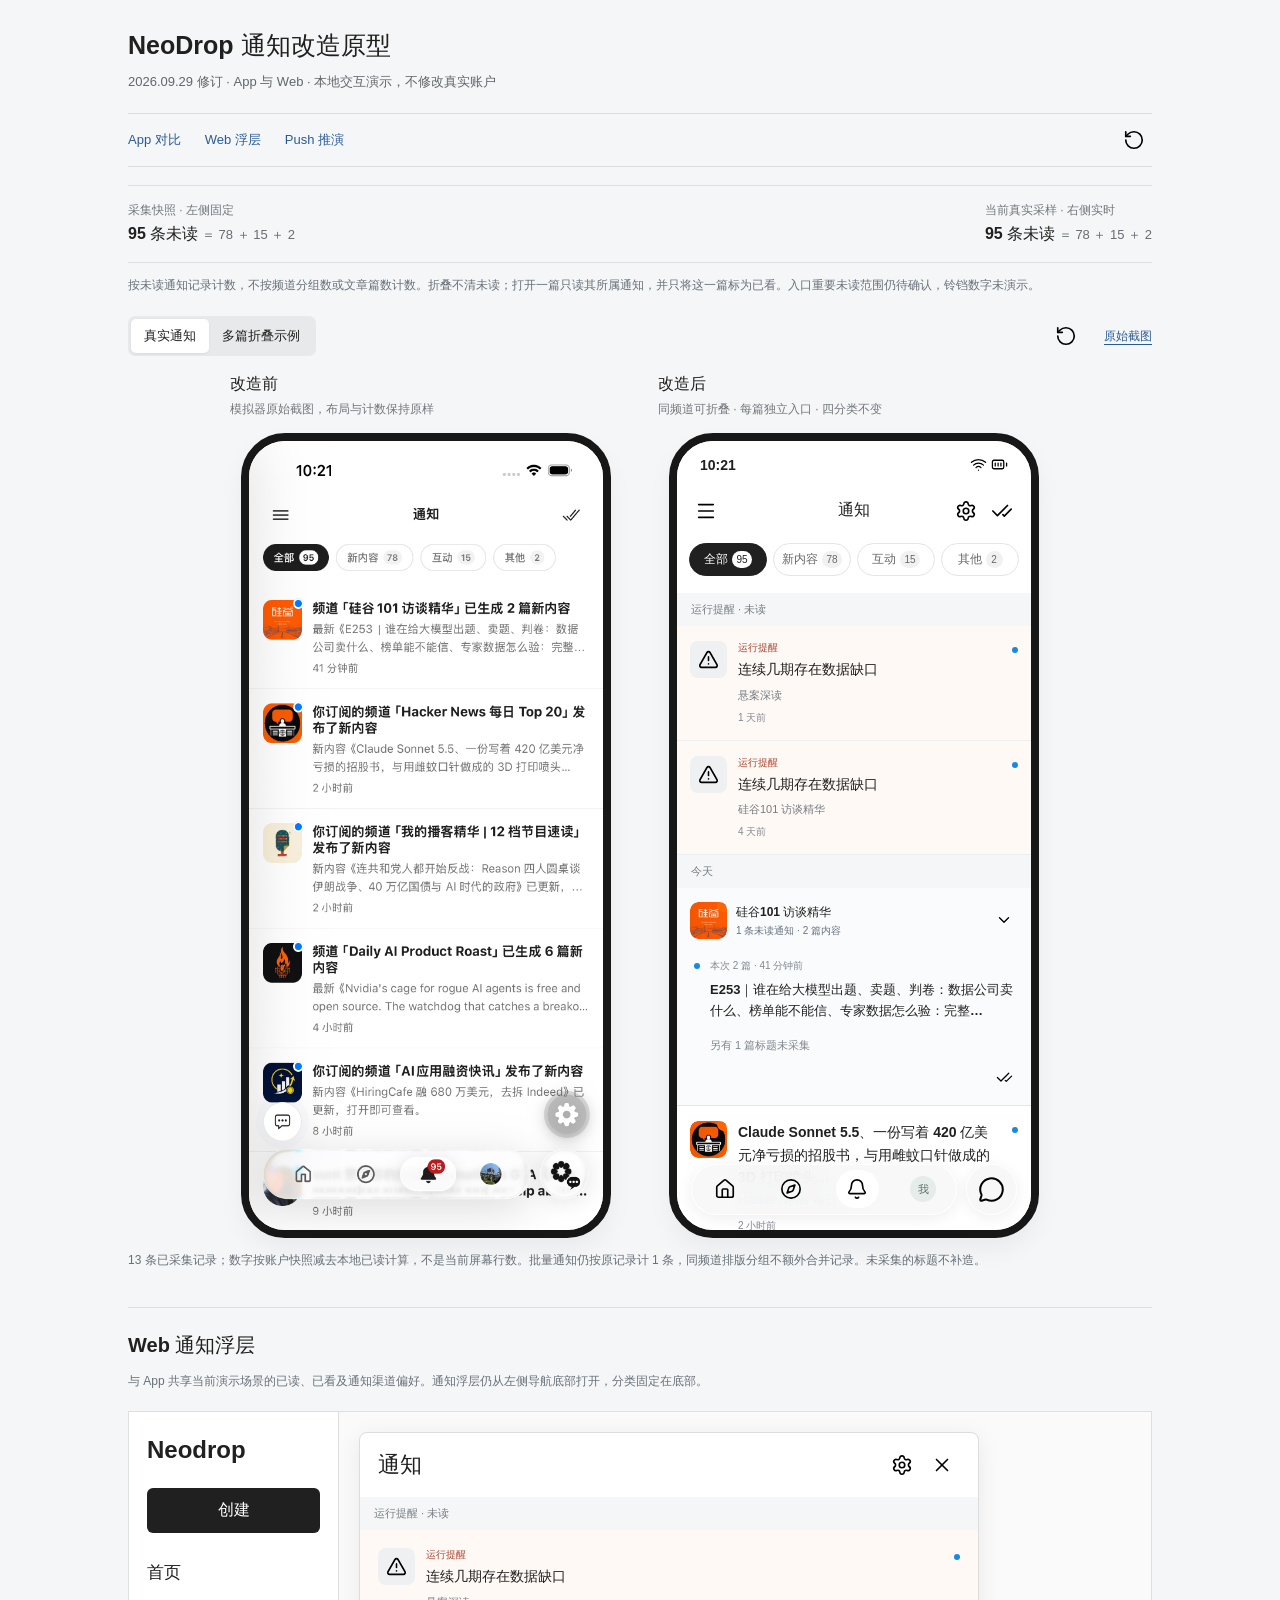
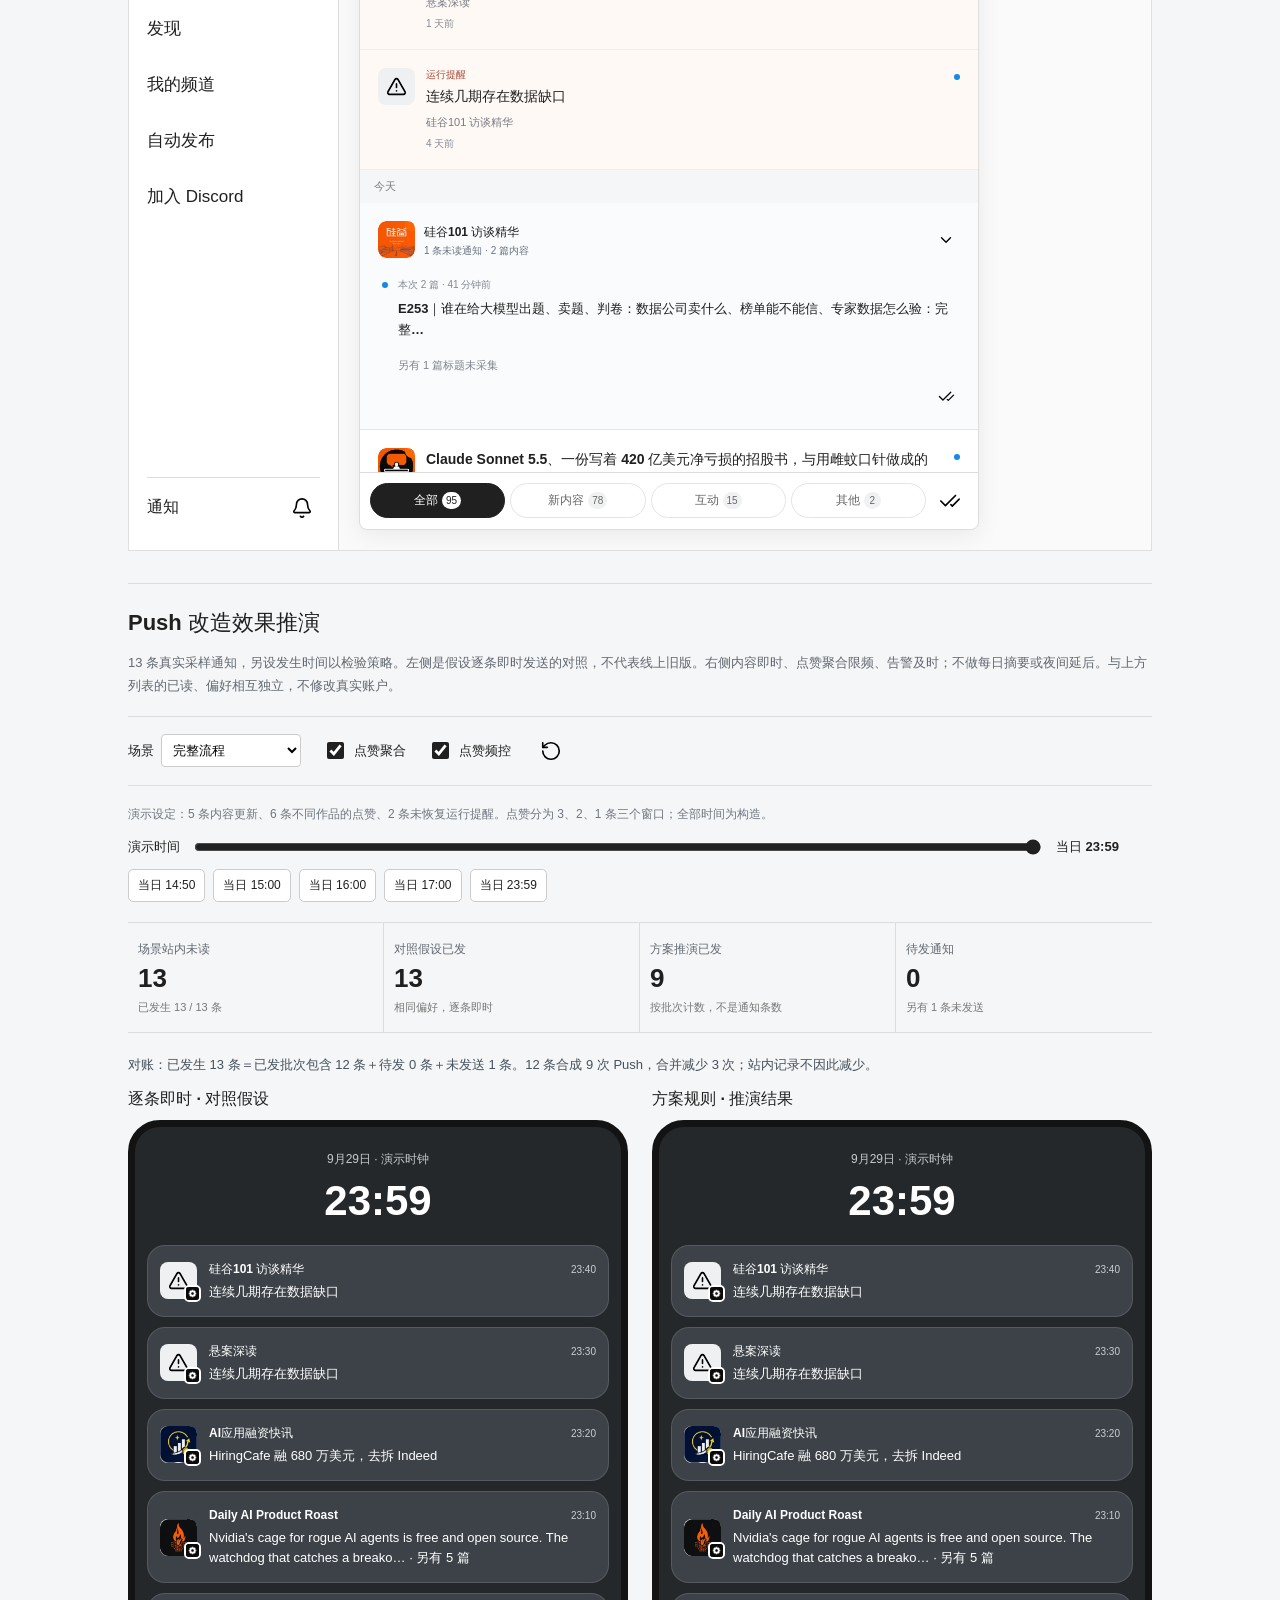
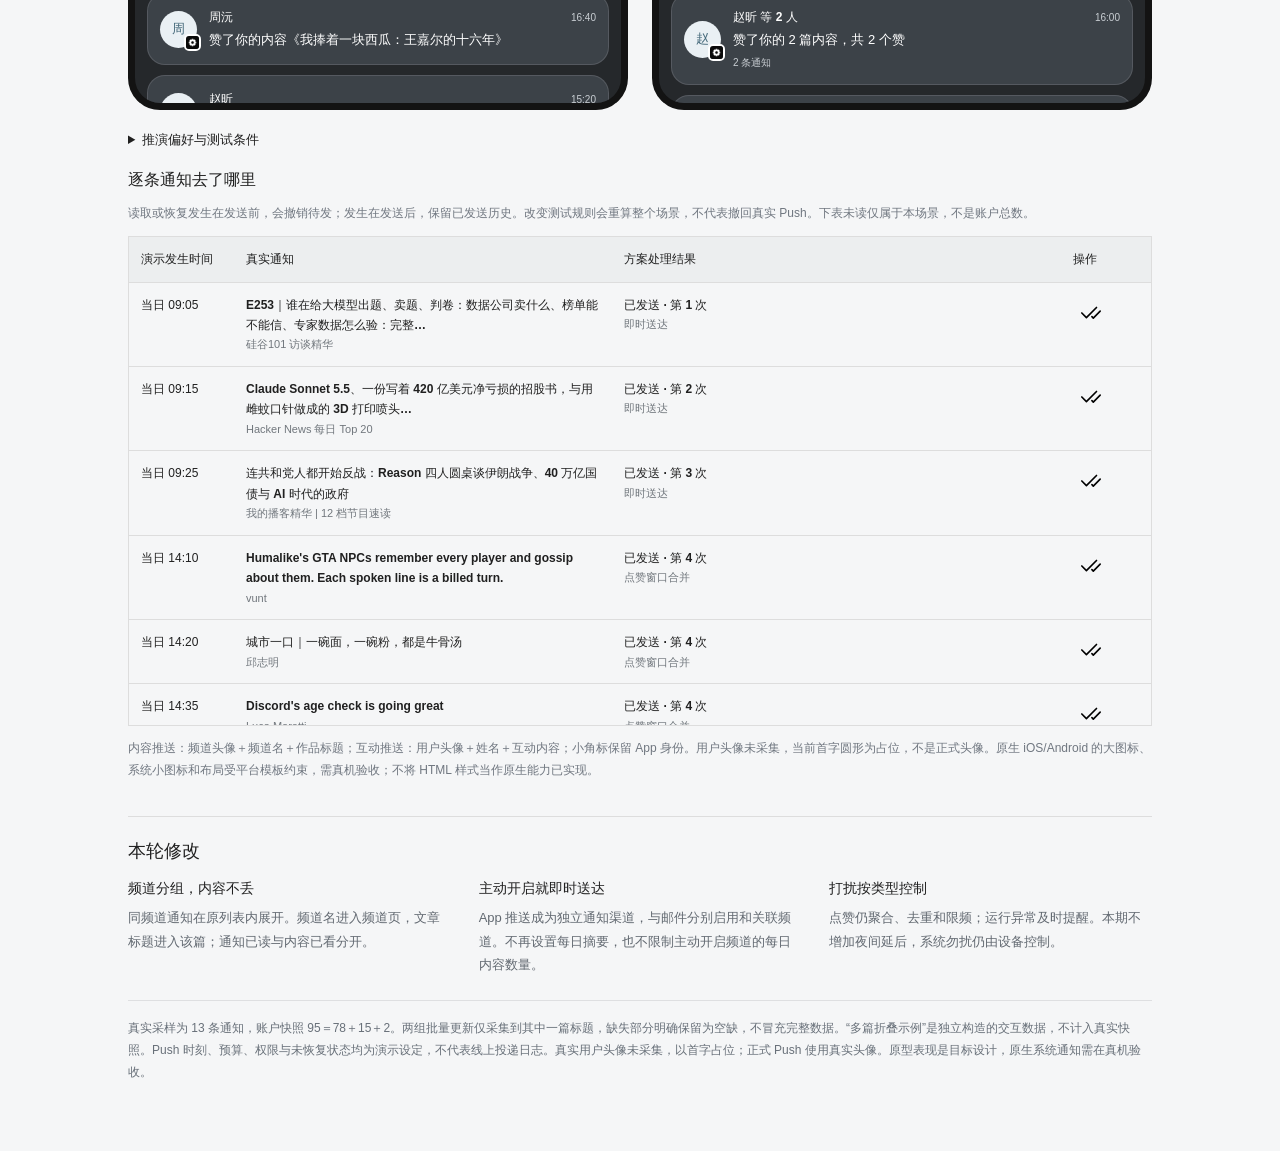
==== commit 2fef5ffd: "fix: align notification prototype with reviewed channel strategy Keep explicit channel subscriptions" ====
--- a/index.html
+++ b/index.html
@@ -1,140 +1,14 @@
 <!doctype html>
-<html lang="zh-CN">
-<head>
-<meta charset="utf-8"><meta name="viewport" content="width=device-width,initial-scale=1">
-<meta name="robots" content="noindex,nofollow">
-<title>NeoDrop 真实通知改造对比</title>
-<link rel="stylesheet" href="push-demo.css">
-<style>
-:root{font-family:Arial,"PingFang SC","Microsoft YaHei",sans-serif;color:#202020;background:#f5f6f7;font-synthesis:none;letter-spacing:0;color-scheme:light}
-*{box-sizing:border-box}body{margin:0}button,a{-webkit-tap-highlight-color:transparent}button{font:inherit;color:inherit;cursor:pointer}button:focus-visible,a:focus-visible{outline:3px solid #2468cc;outline-offset:3px}a{color:#285b96;text-underline-offset:4px}
-main{max-width:1080px;margin:auto;padding:28px 28px 56px}header{display:flex;justify-content:space-between;align-items:center;gap:20px;margin-bottom:20px}h1{font-size:25px;margin:0 0 8px;line-height:1.4}header p{margin:0;color:#62666b;font-size:13px;line-height:1.7}.back{font-size:13px;white-space:nowrap}.snapshot{padding:14px 0;border-top:1px solid #dedfe1;border-bottom:1px solid #dedfe1;display:flex;gap:20px;justify-content:space-between;align-items:center;font-size:13px;line-height:1.7}.snapshot strong{font-size:16px}.snapshot span{color:#676c73}.tools{display:flex;align-items:center;justify-content:space-between;margin:18px 0;gap:12px}.modes{display:flex;padding:3px;background:#e7e9eb;border-radius:7px}.modes button{border:0;background:transparent;padding:8px 13px;border-radius:5px;font-size:13px}.modes button[aria-pressed=true]{background:#fff;box-shadow:0 1px 3px #0001}.tools>a{font-size:12px}.compare{display:grid;grid-template-columns:1fr 1fr;gap:36px;max-width:820px;margin:auto}.column{min-width:0}.column h2{font-size:16px;margin:0 0 6px}.column>p{font-size:12px;color:#73777d;margin:0 0 14px;min-height:18px}.device{width:100%;max-width:370px;aspect-ratio:1206/2622;border:8px solid #171717;border-radius:44px;background:#fff;overflow:hidden;margin:auto;position:relative;box-shadow:0 12px 25px #0000000c}.original{display:block;width:100%;height:100%;object-fit:fill}.screen{height:100%;display:flex;flex-direction:column;background:#fff;position:relative}.status{height:47px;flex:none;display:flex;align-items:center;justify-content:space-between;padding:0 23px;font-weight:650;font-size:14px}.status>span:last-child{display:flex;gap:4px}.status img{width:17px;height:17px}.topbar{display:grid;grid-template-columns:36px 1fr 72px;align-items:center;padding:0 11px;height:45px;flex:none}.topbar b{text-align:center;font-size:16px;padding-left:36px}.actions{display:flex}.icon{width:36px;height:36px;display:grid;place-items:center;background:none;border:0;padding:7px;border-radius:6px}.icon:hover{background:#f2f3f4}.icon img{width:22px;height:22px}.chips{display:grid;grid-template-columns:repeat(4,minmax(0,1fr));gap:6px;padding:10px 12px 17px;flex:none}.chip{border:1px solid #e3e4e5;border-radius:24px;background:#fff;padding:7px 2px;display:flex;gap:4px;justify-content:center;align-items:center;font-size:12px;white-space:nowrap;min-width:0;color:#676767}.chip[aria-selected=true]{background:#202020;color:white;border-color:#202020}.badge{min-width:17px;height:17px;border-radius:10px;font-size:10px;display:inline-grid;place-items:center;padding:0 4px;background:#f0f1f2;color:#686868;font-variant-numeric:tabular-nums}.chip[aria-selected=true] .badge{background:white;color:#202020}.list{flex:1;min-height:0;overflow:auto;overscroll-behavior:contain;scrollbar-width:thin;padding-bottom:82px}.attention{margin:0 12px 10px;border:0;border-radius:6px;background:#fff4f0;color:#94422b;width:calc(100% - 24px);padding:11px 10px;display:flex;align-items:center;gap:8px;font-size:12px;text-align:left}.attention img{width:17px;height:17px}.attention span{flex:1}.group{font-size:11px;color:#777d84;padding:9px 14px;background:#f5f6f7}.row{padding:15px 13px;border-bottom:1px solid #eceeef;display:grid;grid-template-columns:37px minmax(0,1fr) 6px;gap:11px;position:relative}.avatar{width:37px;height:37px;overflow:hidden;border-radius:8px;display:grid;place-items:center;background:#f1f2f3;color:#6b7179;font-weight:600;font-size:13px}.avatar.photo{background-image:url('simulator-before.png');background-size:335.13px 728.61px;background-position-x:-13.16px}.avatar.user{border-radius:50%;background:#eaf0f4;color:#446879}.avatar img{width:21px;height:21px}.row h3{font-size:13px;line-height:1.55;font-weight:650;margin:0;overflow-wrap:anywhere}.row p{font-size:11px;line-height:1.6;color:#777c83;margin:6px 0 0;overflow-wrap:anywhere}.row .time{display:block;margin-top:6px;font-size:10px;color:#848991}.dot{width:6px;height:6px;border-radius:50%;background:#008bff;margin-top:5px}.more{border:0;background:none;color:#426794;font-size:11px;padding:5px 0;text-align:left}.batch{font-size:10px;background:#f3f4f5;padding:3px 5px;color:#72777d;border-radius:3px;display:inline-block;margin-top:6px}.row.alert{background:#fff9f6}.label{font-size:10px;display:block;margin-bottom:4px;color:#a6442e}.dock{position:absolute;bottom:15px;left:14px;right:14px;display:flex;gap:9px;pointer-events:none}.dock-main{height:51px;flex:1;display:flex;justify-content:space-around;align-items:center;border-radius:32px;border:1px solid #ffffffda;background:#f7f7f7df;backdrop-filter:blur(16px);box-shadow:0 3px 16px #00000012}.dock-main>span{width:43px;height:38px;display:grid;place-items:center;position:relative;border-radius:25px}.dock-main>span.selected{background:white;box-shadow:0 1px 6px #0000000a}.dock img{width:22px;height:22px}.dock-avatar{background:#e6ecea;border-radius:50%;height:26px;width:26px;display:grid;place-items:center;font-size:11px;color:#5d7168}.agent{height:51px;width:51px;border-radius:50%;display:grid;place-items:center;background:#f7f7f7ee;border:1px solid white;box-shadow:0 3px 16px #0001}.agent img{width:27px;height:27px}.note{font-size:12px;line-height:1.8;color:#73787f;margin-top:14px}.reason{margin-top:35px;padding-top:22px;border-top:1px solid #ddd}.reason h2{font-size:18px;margin:0 0 17px}.reason dl{display:grid;grid-template-columns:repeat(3,1fr);gap:28px;margin:0}.reason dt{font-size:14px;font-weight:650;margin:0 0 8px}.reason dd{font-size:13px;line-height:1.8;color:#626971;margin:0}.limits{font-size:12px;line-height:1.9;color:#747980;border-top:1px solid #dedfe1;margin-top:24px;padding-top:17px}.limits strong{color:#51565c}dialog{border:1px solid #ddd;border-radius:8px;padding:24px;max-width:440px;width:calc(100% - 36px);color:#222;box-shadow:0 20px 80px #0003}dialog::backdrop{background:#0005}dialog h2{font-size:18px;margin:0 32px 15px 0}dialog p{font-size:14px;line-height:1.8;color:#626870}dialog .close{position:absolute;right:9px;top:9px}.dialog-actions{display:flex;justify-content:flex-end;margin-top:20px;gap:10px}.command{padding:9px 13px;border:1px solid #ddd;border-radius:5px;background:#fff;font-size:13px}.command.primary{color:#fff;background:#222;border-color:#222}.empty{padding:40px 20px;text-align:center;color:#85898f;font-size:13px}
-@media(max-width:760px){main{padding:20px 16px 40px}header{align-items:flex-start;flex-direction:column;gap:8px}h1{font-size:22px}.snapshot{align-items:flex-start;flex-direction:column;gap:4px}.compare{grid-template-columns:1fr;gap:28px;max-width:370px}.tools{flex-wrap:wrap}.modes button{padding:8px 10px}.reason dl{grid-template-columns:1fr;gap:18px}.device{max-width:370px}.column>p{margin-bottom:10px}}
-@media(prefers-reduced-motion:no-preference){.chip,.icon{transition:background .12s}}
-.row[data-detail]{cursor:pointer}.row[data-detail]:focus-visible{outline:2px solid #2468cc;outline-offset:-3px}.row[data-detail]:hover{background:#fafbfc}.avatar.photo{position:relative}.avatar.photo::after{content:"";position:absolute;width:13px;height:13px;right:-3px;top:-3px;background:#fff;border-radius:50%}.row .time.inline{display:inline;margin:0;font-size:10px}.row .source-line{margin-top:8px}.row .more{padding:7px 0 0}.row h3{font-size:14px;line-height:1.55}.tools-right{display:flex;align-items:center;gap:18px;font-size:12px}
-</style>
-<style>.row h3.seen{color:#8b8e93;font-weight:500}.snapshot{align-items:flex-start;flex-wrap:wrap}.snapshot>div{min-width:230px}.snapshot small{display:block;color:#73777d;font-size:12px}.count-rule{font-size:12px;line-height:1.8;color:#626971;margin:12px 0 20px}.content-link{border:0;background:transparent;text-align:left;font:inherit;line-height:1.7;color:#202020;padding:8px 0;text-decoration:underline;text-underline-offset:4px}</style>
-<style>
-.web-section{margin-top:36px;border-top:1px solid #ddd;padding-top:24px}.web-section>h2{font-size:20px;margin:0}.web-frame{display:grid;grid-template-columns:210px minmax(0,1fr);height:740px;border:1px solid #dedfe1;margin-top:18px;background:white;overflow:hidden}.web-sidebar{border-right:1px solid #ddd;padding:24px 18px;display:flex;flex-direction:column}.brand{font-size:24px}.web-create{margin:24px 0 12px;background:#202020;color:white;border-radius:6px;text-align:center;padding:12px}.web-sidebar nav{line-height:3.3;font-size:17px}.web-account{margin-top:auto;display:flex;align-items:center;justify-content:space-between;border-top:1px solid #ddd;padding-top:12px}.web-workspace{position:relative;background:#fafafa;padding:22px;min-width:0}.web-channel{display:flex;gap:12px;align-items:center;color:#777}.web-channel p{font-size:12px;margin:4px 0}.web-notices{position:absolute;left:20px;right:20px;top:20px;bottom:20px;max-width:620px;display:flex;flex-direction:column;background:white;border:1px solid #ddd;border-radius:8px;box-shadow:0 5px 25px #00000012;overflow:hidden}.web-notices[hidden]{display:none}.web-head{display:flex;align-items:center;padding:14px 18px;gap:4px}.web-head h3{margin:0;flex:1;font-size:22px}.web-notices .list{padding-bottom:0}.web-notices .row{padding:18px;grid-template-columns:37px minmax(0,1fr) 6px}.web-notices .row h3{font-size:15px}.web-notices .row p{font-size:12px}.web-footer{display:flex;align-items:center;padding:10px;border-top:1px solid #ddd;gap:6px}.web-footer .chips{flex:1;padding:0;gap:5px}.web-footer .chip{padding:8px 2px}.web-footer>.icon{flex:none}.preference{display:flex;align-items:center;justify-content:space-between;gap:16px;padding:12px 0;border-bottom:1px solid #eee;font-size:14px;line-height:1.6}.preference label{flex:1}.preference input{width:18px;height:18px;accent-color:#202020;flex:none}.preference select{max-width:130px;padding:6px;border:1px solid #ccc;border-radius:4px;background:white;font:inherit}.sample-settings{font-size:12px!important}dialog{max-height:85vh;overflow:auto}dialog h3{font-size:15px;margin-top:24px}.web-create{cursor:default}
-@media(max-width:760px){.web-frame{grid-template-columns:1fr;height:740px}.web-sidebar{padding:12px 14px;flex-direction:row;align-items:center;border-right:0;border-bottom:1px solid #ddd}.web-sidebar .brand{font-size:20px}.web-sidebar nav,.web-create{display:none}.web-account{margin:0 0 0 auto;padding:0;border:0;gap:12px}.web-workspace{min-height:660px;padding:0}.web-notices{inset:8px;max-width:none}.web-head{padding:10px}.web-notices .row{padding:14px 10px;gap:8px;grid-template-columns:32px minmax(0,1fr) 6px}.web-notices .avatar{width:32px;height:32px}.web-notices .photo{background-size:289.84px 630.33px;background-position-x:-11.38px}.web-footer{padding:8px 5px;gap:2px}.web-footer .chip{font-size:11px;gap:2px}.web-footer .badge{font-size:9px;min-width:14px;padding:0 3px}.web-footer>.icon{width:26px;padding:3px}.web-notices .row h3{font-size:13px}}
-</style>
-<style>@media(max-width:760px){.web-notices .row{grid-template-columns:37px minmax(0,1fr) 6px}.web-notices .avatar{width:37px;height:37px}.web-notices .photo{background-size:335.13px 728.61px;background-position-x:-13.16px}}.row.alert p:not(.source-line){display:none}</style>
-</head>
+<html lang="zh-CN"><head><meta charset="utf-8"><meta name="viewport" content="width=device-width,initial-scale=1"><meta name="robots" content="noindex,nofollow"><title>NeoDrop 通知改造原型</title><link rel="stylesheet" href="notification-app.css"><link rel="stylesheet" href="push-demo.css"></head>
 <body><main>
-<header><div><h1>NeoDrop 通知改造原型</h1><p>2026 年 9 月 29 日 · 模拟器真实通知 · App 与 Web</p></div></header>
-<nav class="demo-nav" aria-label="原型演示导航"><a href="#app-prototype">App 对比</a><a href="#web-prototype">Web 浮层</a><a href="#push-demo">Push 推演</a><button class="icon" id="reset-walkthrough" title="重置整场演示（已读、偏好和 Push 场景）" aria-label="重置整场演示"></button></nav>
-<div id="app-prototype">
-<div class="snapshot"><div><small>采集快照 · 左侧固定</small><strong>95 条未读</strong> <span>＝ 78 ＋ 15 ＋ 2</span></div><div id="current-counts" aria-live="polite"></div></div>
-<p class="count-rule">分类数字＝全部未读通知条目；小蓝点＝这条通知未读；标题变灰＝该篇内容已看。入口角标暂按重要未读、范围待评审，不等于分类总数。本页未核验全量重要未读，App 与 Web 铃铛数字均未演示，空白不代表 0。</p>
-<div class="tools"><div class="modes" aria-label="对比场景"><button data-mode="all" aria-pressed="true">通知首页</button><button data-mode="social" aria-pressed="false">互动样本</button><button data-mode="other" aria-pressed="false">运行提醒</button></div><div class="tools-right"><button class="icon" id="reset-demo" title="重置演示已读" aria-label="重置演示已读"></button><a href="simulator-before.png" target="_blank" rel="noopener">查看原始截图</a></div></div>
-<section class="compare" aria-label="真实通知前后对比">
-<div class="column"><h2>改造前</h2><p id="before-caption">模拟器原始截图，保留实际布局与未读数</p><div class="device" id="before"></div></div>
-<div class="column"><h2>改造后</h2><p>标题优先 · 运行提醒前置 · 四分类不变</p><div class="device"><div class="screen" id="after"></div></div></div>
-</section>
-<p class="note" id="sample-note"></p>
-</div>
-<section id="web-prototype" class="web-section">
-<h2>Web 通知浮层</h2><p class="note">与上方 App 使用同一批真实通知及本地演示已读状态。沿用左侧导航入口与底部四分类；未采集全量通知，全部已读仅作用于样本。</p>
-<div class="web-frame"><aside class="web-sidebar"><strong class="brand">Neodrop</strong><div class="web-create">创建</div><nav>首页<br>发现<br>我的频道<br>自动发布<br>加入 Discord</nav><div class="web-account"><span>通知</span><button class="icon" data-web-toggle aria-label="打开或关闭通知" title="打开或关闭通知"></button></div></aside><div class="web-workspace"><div class="web-channel"><span class="avatar">硅</span><div><strong>硅谷101 访谈精华</strong><p>内容</p></div></div><div class="web-notices" id="web-notices"></div></div></div>
-</section>
+<header><h1>NeoDrop 通知改造原型</h1><p>2026.09.29 修订 · App 与 Web · 本地交互演示，不修改真实账户</p></header>
+<nav class="demo-nav" aria-label="原型演示导航"><a href="#app-prototype">App 对比</a><a href="#web-prototype">Web 浮层</a><a href="#push-demo">Push 推演</a><button class="icon" id="reset-walkthrough" title="重置整场演示" aria-label="重置整场演示"></button></nav>
+<section id="app-prototype"><div class="snapshot"><div id="baseline-counts"></div><div id="current-counts" aria-live="polite"></div></div>
+<p class="count-rule">按未读通知记录计数，不按频道分组数或文章篇数计数。折叠不清未读；打开一篇只读其所属通知，并只将这一篇标为已看。入口重要未读范围仍待确认，铃铛数字未演示。</p>
+<div class="tools"><div class="modes" aria-label="数据场景"><button data-mode="real" aria-pressed="true">真实通知</button><button data-mode="grouped" aria-pressed="false">多篇折叠示例</button></div><div class="tools-right"><button class="icon" id="reset-demo" title="重置当前列表" aria-label="重置当前列表"></button><a href="simulator-before.png" target="_blank" rel="noopener">原始截图</a></div></div>
+<section class="compare" aria-label="通知前后对比"><div class="column"><h2>改造前</h2><p id="before-caption"></p><div class="device" id="before"></div></div><div class="column"><h2>改造后</h2><p>同频道可折叠 · 每篇独立入口 · 四分类不变</p><div class="device"><div class="screen" id="after"></div></div></div></section><p class="note" id="sample-note"></p></section>
+<section id="web-prototype" class="web-section"><h2>Web 通知浮层</h2><p class="note">与 App 共享当前演示场景的已读、已看及通知渠道偏好。通知浮层仍从左侧导航底部打开，分类固定在底部。</p><div class="web-frame"><aside class="web-sidebar"><strong class="brand">Neodrop</strong><div class="web-create">创建</div><nav>首页<br>发现<br>我的频道<br>自动发布<br>加入 Discord</nav><div class="web-account"><span>通知</span><button class="icon" data-web-toggle aria-label="打开或关闭通知" title="打开或关闭通知"></button></div></aside><div class="web-workspace"><div class="web-channel"><span class="avatar">硅</span><div><strong>硅谷101 访谈精华</strong><p>内容</p></div></div><div class="web-notices" id="web-notices"></div></div></div></section>
 <section id="push-demo" class="push-section"></section>
-<section class="reason"><h2>这批真实通知，具体改了什么</h2><dl><div><dt>先看更新了什么</dt><dd>把“频道发布了新内容”换成文章标题；频道名退为来源。2 篇、6 篇批量更新仍保留原通知，不拆出额外未读。</dd></div><div><dt>让运行提醒更容易找到</dt><dd>两条未读的数据缺口提醒放到显眼入口，进入后按原频道查看。没有把“数据缺口”改写成“余额不足”或“生产失败”。</dd></div><div><dt>不为降噪修改计数</dt><dd>样本中的赞指向不同作品，仍逐作品保留。减少 Push 打扰与站内未读计数分开，不捏造聚合人数或减少比例。</dd></div></dl></section>
-<p class="limits"><strong>采样边界：</strong>未调用账户接口；原始首页来自 10:21 的模拟器截图，互动及其他分类于 10:24 读取。列表只复现采集到的样本，95 是当时账户全部未读，不是本页样本数。长标题被原通知截断的部分及批量更新中未显示的其他标题不补造；正式接入需返回完整标题清单。未读取运行记录，不能判断历史提醒现在是否已解决；右侧只调整提醒呈现，不声称仍在故障。App 图标及铃铛计数范围仍待评审，右侧不展示入口数字。此页不推算真实 Push 次数或降噪比例。</p>
-</main><dialog id="detail"><button class="icon close" aria-label="关闭"></button><h2></h2><div class="dialog-body"></div><div class="dialog-actions"></div></dialog>
-<script src="simulator-icons.js"></script>
-<script>
-const DATA = [
- {id:'silicon',cat:'content',source:'硅谷101 访谈精华',original:'频道「硅谷101 访谈精华」已生成 2 篇新内容',title:'E253｜谁在给大模型出题、卖题、判卷：数据公司卖什么、榜单能不能信、专家数据怎么验：完整…',time:'41 分钟前',day:'今天',batch:2,cropped:true,avatar:412},
- {id:'hn',cat:'content',source:'Hacker News 每日 Top 20',original:'你订阅的频道「Hacker News 每日 Top 20」发布了新内容',title:'Claude Sonnet 5.5、一份写着 420 亿美元净亏损的招股书，与用雌蚊口针做成的 3D 打印喷头…',time:'2 小时前',day:'今天',cropped:true,avatar:681},
- {id:'podcast',cat:'content',source:'我的播客精华 | 12 档节目速读',original:'你订阅的频道「我的播客精华 | 12 档节目速读」发布了新内容',title:'连共和党人都开始反战：Reason 四人圆桌谈伊朗战争、40 万亿国债与 AI 时代的政府',time:'2 小时前',day:'今天',avatar:992},
- {id:'roast',cat:'content',source:'Daily AI Product Roast',original:'频道「Daily AI Product Roast」已生成 6 篇新内容',title:"Nvidia's cage for rogue AI agents is free and open source. The watchdog that catches a breako…",time:'4 小时前',day:'今天',batch:6,cropped:true,avatar:1302},
- {id:'funding',cat:'content',source:'AI应用融资快讯',original:'你订阅的频道「AI应用融资快讯」发布了新内容',title:'HiringCafe 融 680 万美元，去拆 Indeed',time:'8 小时前',day:'今天',avatar:1614},
- {id:'like1',cat:'social',name:'vunt',title:"Humalike's GTA NPCs remember every player and gossip about them. Each spoken line is a billed turn.",time:'9 小时前',day:'今天'},
- {id:'like2',cat:'social',name:'邱志明',title:'城市一口｜一碗面，一碗粉，都是牛骨汤',time:'11 小时前',day:'昨天'},
- {id:'like3',cat:'social',name:'Luca Moretti',title:"Discord's age check is going great",time:'13 小时前',day:'昨天'},
- {id:'like4',cat:'social',name:'温雨辰',title:'工合，先把月亮看圆',time:'13 小时前',day:'昨天'},
- {id:'like5',cat:'social',name:'赵昕',title:'A股综合热度 Top 5｜9月28日',time:'21 小时前',day:'昨天'},
- {id:'like6',cat:'social',name:'周沅',title:'我捧着一块西瓜：王嘉尔的十六年',time:'1 天前',day:'近 7 天'},
- {id:'gap1',cat:'other',source:'悬案深读',original:'频道「悬案深读」连续几期存在数据缺口',title:'连续几期存在数据缺口',body:'近期未能兑现：该案公开图片材料只有 2008 年乌鲁木齐警方悬赏通告上的两张低清黑白证件照，没有当事…',time:'1 天前',day:'近 7 天',alert:true},
- {id:'gap2',cat:'other',source:'硅谷101 访谈精华',original:'频道「硅谷101 访谈精华」连续几期存在数据缺口',title:'连续几期存在数据缺口',body:'近期未能兑现：配置把主节目描述为「泓君主持的深度嘉宾访谈」，而本次要跟的最新一期主节目 E252 由…',time:'4 天前',day:'近 7 天',alert:true}
-];
-const names={all:'全部',content:'新内容',social:'互动',other:'其他'};
-const read=new Set(); const viewed=new Set(); const scrolls=new Map(); let category='all';let mode='all';
-let webCategory='all';let webOpen=true;const webScrolls=new Map();
-const prefs={push:true,email:true,delivery:'instant',channels:new Set()};
-const esc=s=>String(s).replace(/[&<>"']/g,c=>({'&':'&amp;','<':'&lt;','>':'&gt;','"':'&quot;',"'":'&#39;'}[c]));
-const icon=(name)=>`<img src="${ICONS[name]}" alt="">`;
-function counts(){const n={content:78,social:15,other:2};for(const row of DATA)if(read.has(row.id))n[row.cat]--;return {...n,all:n.content+n.social+n.other};}
-function avatar(r){if(r.cat==='content')return `<span class="avatar photo" style="background-position-y:-${r.avatar*37/104}px"></span>`;if(r.cat==='social')return `<span class="avatar user">${esc(r.name.slice(0,1))}</span>`;return `<span class="avatar">${icon('TriangleAlert')}</span>`;}
-function row(r,old=false){const unread=old||!read.has(r.id);let title=old?(r.original||`${r.name} 赞了你的内容《${r.title}》`):r.title;let content='';
- if(r.cat==='social')content=old?`<h3>${esc(title)}</h3>`:`<h3>${esc(r.name)} 赞了你的内容</h3><p style="color:#35393e;font-size:12px">《${esc(r.title)}》</p>`;
- else content=`${r.alert&&!old?'<span class="label">运行提醒</span>':''}<h3 class="${!old&&r.cat==='content'&&viewed.has(r.id)?'seen':''}">${esc(title)}</h3>${old?`<p>${esc(r.body||`新内容《${r.title}》`)}</p>`:`<p class="source-line">${esc(r.source)} · <span class="time inline">${esc(r.time)}</span></p>`}${r.alert&&!old?`<p>${esc(r.body)}</p>`:''}`;
- return `<article class="row ${r.alert&&!old?'alert':''}" data-id="${r.id}" ${!old?`data-detail="${r.id}" role="button" tabindex="0" aria-label="${esc(title)}"`:''}>${avatar(r)}<div>${content}${old||r.cat==='social'?`<span class="time">${esc(r.time)}</span>`:''}${r.batch&&!old?`<span class="more">共 ${r.batch} 篇 · 查看内容清单</span>`:''}</div>${unread?'<span class="dot" aria-label="未读"></span>':'<span></span>'}</article>`;
-}
-function shell(old=false){const n=old?{all:95,content:78,social:15,other:2}:counts();return `<div class="status"><span>10:21</span><span>${icon('Wifi')}${icon('BatteryFull')}</span></div><div class="topbar"><span class="icon">${icon('Menu')}</span><b>通知</b><div class="actions">${!old?`<button class="icon" data-settings aria-label="通知设置" title="通知设置">${icon('Settings')}</button><button class="icon" data-mark aria-label="标记本页样本已读" title="标记本页样本已读">${icon('CheckCheck')}</button>`:`<span class="icon"></span><span class="icon">${icon('CheckCheck')}</span>`}</div></div><div class="chips" role="tablist" aria-label="通知分类">${Object.entries(names).map(([key,label])=>`<button class="chip" role="tab" aria-selected="${category===key}" data-cat="${key}" ${old?'disabled':''}>${label}${n[key]?`<span class="badge">${n[key]}</span>`:''}</button>`).join('')}</div><div class="list"></div><div class="dock" aria-hidden="true"><div class="dock-main"><span>${icon('House')}</span><span>${icon('Compass')}</span><span class="selected">${icon('Bell')}</span><span><i class="dock-avatar">我</i></span></div><span class="agent">${icon('MessageCircle')}</span></div>`;}
-function rowsMarkup(cat){
- const selected=DATA.filter(r=>cat==='all'||r.cat===cat);
- const pinned=cat==='all'?selected.filter(r=>r.alert&&!read.has(r.id)):[];
- let day='';return (pinned.length?'<div class="group">运行提醒 · 未读</div>'+pinned.map(r=>row(r)).join(''):'')+selected.filter(r=>!pinned.includes(r)).map(r=>{const heading=r.day!==day?`<div class="group">${r.day}</div>`:'';day=r.day;return heading+row(r);}).join('');
-}
-function render(){const oldList=document.querySelector('#after .list');if(oldList)scrolls.set(oldList.dataset.category,oldList.scrollTop);const after=document.querySelector('#after');after.innerHTML=shell();const list=after.querySelector('.list');list.dataset.category=category;const rows=DATA.filter(r=>category==='all'||r.cat===category);list.innerHTML=rowsMarkup(category);list.scrollTop=scrolls.get(category)||0;
- renderWeb();
- const before=document.querySelector('#before');if(mode==='all'){before.innerHTML='<img class="original" src="simulator-before.png" alt="模拟器当前通知首页原始截图，全部未读95条">';document.querySelector('#before-caption').textContent='模拟器原始截图，保留实际布局与未读数';}else{before.innerHTML='<div class="screen">'+shell(true)+'</div>';before.querySelector('.list').innerHTML=DATA.filter(r=>r.cat===mode).map(r=>row(r,true)).join('');document.querySelector('#before-caption').textContent='按模拟器已采集内容复现；头像以首字替代';}
- const n=counts();document.querySelector('#current-counts').innerHTML=`<small>当前演示 · 右侧实时</small><strong>${n.all} 条未读</strong> <span>＝ ${n.content} ＋ ${n.social} ＋ ${n.other}</span>`;
- document.querySelector('#sample-note').textContent=`右侧当前展示 ${rows.length} 条已采集样本；分类数字由账户快照减去本地已读样本计算，不是这 ${rows.length} 条的数量。演示已读 ${read.size} 条，已看 ${viewed.size} 篇。内容阅读历史未采集，初始按未看演示；不改变真实账户。`;
- document.querySelectorAll('[data-mode]').forEach(b=>b.setAttribute('aria-pressed',String(b.dataset.mode===mode)));
- if(mode!=='all'){
-   document.querySelector('#before-caption').textContent='按采集样本复现；非原始截图，头像为示意';
-   before.querySelectorAll('.chip').forEach(b=>b.setAttribute('aria-selected',String(b.dataset.cat===mode)));
- }
-}
-const dialog=document.querySelector('#detail');dialog.querySelector('.close').innerHTML=icon('X');dialog.querySelector('.close').onclick=()=>dialog.close();
-document.querySelector('#reset-demo').innerHTML=icon('RotateCcw');
-document.querySelector('#reset-demo').onclick=()=>{document.querySelector('#after .list').scrollTop=0;document.querySelector('#web-notices .list').scrollTop=0;read.clear();viewed.clear();scrolls.clear();webScrolls.clear();mode='all';category='all';webCategory='all';webOpen=true;render();};
-document.querySelector('#reset-walkthrough').innerHTML=icon('RotateCcw');
-document.querySelector('#reset-walkthrough').onclick=()=>{
- prefs.push=true;prefs.email=true;prefs.delivery='instant';prefs.channels.clear();
- document.querySelector('#reset-demo').click();
- document.querySelector('#push-reset').click();
- document.querySelector('#push-demo .push-advanced').open=false;
- document.querySelector('#app-prototype').scrollIntoView();
- history.replaceState(null,'','#app-prototype');
-};
-document.addEventListener('keydown',e=>{if(e.target.matches('.row[data-detail]')&&(e.key==='Enter'||e.key===' ')){e.preventDefault();e.target.click();}});
-function show(title,body,actions=''){dialog.querySelector('h2').textContent=title;dialog.querySelector('.dialog-body').innerHTML=body;dialog.querySelector('.dialog-actions').innerHTML=actions;dialog.showModal();}
-function openContent(r){
- read.add(r.id);viewed.add(r.id);render();
- show(r.source,`<p>${esc(r.title)}</p><p>内容详情落点演示：只将这一篇标为已看，不影响同组其他作品。未采集正文，本页不补造或打开真实内容。</p>`,'<button class="command" data-cancel>返回通知</button>');
-}
-function renderWeb(){
- const host=document.querySelector('#web-notices');const prev=host.querySelector('.list');if(prev&&!host.hidden)webScrolls.set(prev.dataset.category,prev.scrollTop);
- const n=counts();host.hidden=!webOpen;
- host.innerHTML=`<div class="web-head"><h3>通知</h3><button class="icon" data-settings aria-label="通知设置" title="通知设置">${icon('Settings')}</button><button class="icon" data-web-toggle aria-label="关闭通知" title="关闭通知">${icon('X')}</button></div><div class="list" data-category="${webCategory}">${rowsMarkup(webCategory)}</div><div class="web-footer"><div class="chips" role="tablist" aria-label="Web 通知分类">${Object.entries(names).map(([key,label])=>`<button class="chip" role="tab" aria-selected="${webCategory===key}" data-web-cat="${key}">${label}${n[key]?`<span class="badge">${n[key]}</span>`:''}</button>`).join('')}</div><button class="icon" data-mark="web" aria-label="标记本页样本已读" title="标记本页样本已读">${icon('CheckCheck')}</button></div>`;
- host.querySelector('.list').scrollTop=webScrolls.get(webCategory)||0;
-}
-function showSettings(){
- show('通知设置',`<div class="preference"><label for="push">App 推送</label><input type="checkbox" id="push" data-pref="push" ${prefs.push?'checked':''}></div><div class="preference"><label for="email">邮件通知</label><input type="checkbox" id="email" data-pref="email" ${prefs.email?'checked':''}></div><div class="preference"><label for="delivery">新内容推送</label><select id="delivery"><option value="instant">即时</option><option value="digest">每日摘要</option><option value="off">关闭</option></select></div><h3>已订阅频道</h3>${DATA.filter(r=>r.cat==='content').map(r=>`<div class="preference"><label for="channel-${r.id}">${esc(r.source)}</label><input type="checkbox" id="channel-${r.id}" data-channel="${r.id}" ${prefs.channels.has(r.id)?'checked':''}></div>`).join('')}<p>手机系统授权需在对应手机设置中修改。</p><p class="sample-settings">以下为本地偏好演示，未读取真实账户设置。频道开关只控制新内容 App 推送，同时适用于即时和摘要；不影响邮件、站内消息或运行告警。摘要替代即时，不重复发送。本页不会发送真实通知。</p>`,'<button class="command" data-cancel>完成</button>');
- dialog.querySelector('#delivery').value=prefs.delivery;
-}
-document.addEventListener('change',e=>{if(e.target.dataset.pref)prefs[e.target.dataset.pref]=e.target.checked;else if(e.target.dataset.channel){if(e.target.checked)prefs.channels.add(e.target.dataset.channel);else prefs.channels.delete(e.target.dataset.channel);}else if(e.target.id==='delivery')prefs.delivery=e.target.value;});
-document.querySelector('[data-web-toggle]').innerHTML=icon('Bell');
-document.addEventListener('click',e=>{
- const b=e.target.closest('button,[data-detail]');if(!b)return;
- if(b.dataset.mode){mode=b.dataset.mode;category=mode;render();}
- else if(b.dataset.cat){category=b.dataset.cat;render();}
- else if(b.dataset.webCat){webCategory=b.dataset.webCat;renderWeb();}
- else if(b.hasAttribute('data-web-toggle')){webOpen=!webOpen;renderWeb();}
- else if(b.dataset.detail){
-  if(b.closest('#web-notices'))webOpen=false;
-  const r=DATA.find(r=>r.id===b.dataset.detail);
-  if(r.cat==='content'&&!r.batch){openContent(r);return;}
-  read.add(r.id);render();
-  show(r.source||'互动通知',`${r.cat==='content'?`<button class="content-link" data-view="${r.id}">${esc(r.title)}</button>`:`<p>${esc(r.title)}</p>`}${r.body?`<p>${esc(r.body)}</p>`:''}${r.batch?`<p>原通知共有 ${r.batch} 篇，仅采集到这一篇的标题。其余 ${r.batch-1} 篇没有补造，接入真实数据后应逐篇展示。</p><p>通知已读不等于内容已看；打开上方具体标题，才改变该篇已看状态。</p>`:''}${r.cropped?'<p>标题末尾已在原始通知中截断，此处保留采集状态。</p>':''}${r.alert?'<p>这是历史提醒。当前运行状态未核验，读取提醒不等于解决故障。</p>':''}<p>已在本地演示中读取这条通知，不修改真实账户。</p>`,'<button class="command" data-cancel>返回通知</button>');
- }else if(b.dataset.view){dialog.close();openContent(DATA.find(r=>r.id===b.dataset.view));}
- else if(b.hasAttribute('data-cancel'))dialog.close();
- else if(b.hasAttribute('data-mark'))show('标记采集样本已读','<p>仅在本地演示中标记当前分类已采集的通知，不改变任何作品的已看状态。未采集的账户通知不变，真实 App 不受影响。</p>',`<button class="command" data-cancel>取消</button><button class="command primary" data-read-sample="${b.dataset.mark==='web'?webCategory:category}">标记样本已读</button>`);
- else if(b.hasAttribute('data-read-sample')){DATA.filter(r=>b.dataset.readSample==='all'||r.cat===b.dataset.readSample).forEach(r=>read.add(r.id));dialog.close();render();}
- else if(b.hasAttribute('data-settings'))showSettings();
-});
-render();
-</script><script src="push-plan.js"></script><script src="push-demo.js"></script></body></html>
+<section class="reason"><h2>本轮修改</h2><dl><div><dt>频道分组，内容不丢</dt><dd>同频道通知在原列表内展开。频道名进入频道页，文章标题进入该篇；通知已读与内容已看分开。</dd></div><div><dt>主动开启就即时送达</dt><dd>App 推送成为独立通知渠道，与邮件分别启用和关联频道。不再设置每日摘要，也不限制主动开启频道的每日内容数量。</dd></div><div><dt>打扰按类型控制</dt><dd>点赞仍聚合、去重和限频；运行异常及时提醒。本期不增加夜间延后，系统勿扰仍由设备控制。</dd></div></dl></section>
+<p class="limits">真实采样为 13 条通知，账户快照 95＝78＋15＋2。两组批量更新仅采集到其中一篇标题，缺失部分明确保留为空缺，不冒充完整数据。“多篇折叠示例”是独立构造的交互数据，不计入真实快照。Push 时刻、预算、权限与未恢复状态均为演示设定，不代表线上投递日志。真实用户头像未采集，以首字占位；正式 Push 使用真实头像。原型表现是目标设计，原生系统通知需在真机验收。</p>
+</main><dialog id="detail"><button class="icon close" aria-label="关闭"></button><h2></h2><div class="dialog-body"></div><div class="dialog-actions"></div></dialog><script src="simulator-icons.js"></script><script src="notification-app.js"></script><script src="push-plan.js"></script><script src="push-demo.js"></script></body></html>
--- a/notification-app.css
+++ b/notification-app.css
@@ -0,0 +1,14 @@
+:root{font-family:Arial,"PingFang SC","Microsoft YaHei",sans-serif;color:#202020;background:#f5f6f7;font-synthesis:none;letter-spacing:0;color-scheme:light}
+*{box-sizing:border-box}body{margin:0}button,input{font:inherit}button{color:inherit;cursor:pointer}button:disabled{cursor:default;color:#8a8e93}button:focus-visible,a:focus-visible,input:focus-visible{outline:3px solid #2468cc;outline-offset:3px}a{color:#285b96;text-underline-offset:4px}button,a{-webkit-tap-highlight-color:transparent}main{max-width:1080px;margin:auto;padding:28px 28px 56px}h1{font-size:25px;margin:0 0 8px;line-height:1.4}header p{margin:0 0 20px;color:#62666b;font-size:13px;line-height:1.7}h2{font-size:20px}input[type=checkbox]{width:18px;height:18px;accent-color:#202020;flex:none}
+.snapshot{padding:14px 0;border-block:1px solid #dedfe1;display:flex;gap:20px;justify-content:space-between;font-size:13px;line-height:1.7;flex-wrap:wrap}.snapshot strong{font-size:16px}.snapshot span{color:#676c73}.snapshot small{display:block;color:#73777d;font-size:12px}.count-rule,.note,.limits{font-size:12px;line-height:1.8;color:#687079}.count-rule{margin:12px 0 20px}.tools{display:flex;align-items:center;justify-content:space-between;margin:18px 0;gap:12px;flex-wrap:wrap}.modes{display:flex;padding:3px;background:#e7e9eb;border-radius:7px}.modes button{border:0;background:transparent;padding:8px 13px;border-radius:5px;font-size:13px}.modes button[aria-pressed=true]{background:#fff;box-shadow:0 1px 3px #0001}.tools-right{font-size:12px;display:flex;align-items:center;gap:12px}
+.compare{display:grid;grid-template-columns:1fr 1fr;gap:36px;max-width:820px;margin:auto}.column{min-width:0}.column h2{font-size:16px;margin:0 0 6px}.column>p{font-size:12px;color:#73777d;margin:0 0 14px;min-height:18px}.device{width:100%;max-width:370px;aspect-ratio:1206/2622;border:8px solid #171717;border-radius:44px;background:#fff;overflow:hidden;margin:auto;position:relative;box-shadow:0 12px 25px #0000000c}.original{display:block;width:100%;height:100%;object-fit:fill}.screen{height:100%;display:flex;flex-direction:column;background:#fff;position:relative}.status{height:47px;flex:none;display:flex;align-items:center;justify-content:space-between;padding:0 23px;font-weight:650;font-size:14px}.status>span:last-child{display:flex;gap:4px}.status img{width:17px;height:17px}.topbar{display:grid;grid-template-columns:36px 1fr 72px;align-items:center;padding:0 11px;height:45px;flex:none}.topbar b{text-align:center;font-size:16px;padding-left:36px}.actions{display:flex}.icon{width:36px;height:36px;display:inline-grid;place-items:center;background:none;border:0;padding:7px;border-radius:6px;flex:none}.icon:hover{background:#00000008}.icon img{width:22px;height:22px}.chips{display:grid;grid-template-columns:repeat(4,minmax(0,1fr));gap:6px;padding:10px 12px 17px;flex:none}.chip{border:1px solid #e3e4e5;border-radius:24px;background:#fff;padding:7px 2px;display:flex;gap:4px;justify-content:center;align-items:center;font-size:12px;white-space:nowrap;min-width:0;color:#676767}.chip[aria-selected=true]{background:#202020;color:white;border-color:#202020}.badge{min-width:17px;height:17px;border-radius:10px;font-size:10px;display:inline-grid;place-items:center;padding:0 4px;background:#f0f1f2;color:#686868;font-variant-numeric:tabular-nums}.chip[aria-selected=true] .badge{background:white;color:#202020}.list{flex:1;min-height:0;overflow:auto;overscroll-behavior:contain;scrollbar-width:thin;padding-bottom:76px}.group{font-size:11px;color:#777d84;padding:9px 14px;background:#f5f6f7}
+.row{padding:15px 13px;border-bottom:1px solid #eceeef;display:grid;grid-template-columns:37px minmax(0,1fr) 6px;gap:11px;position:relative}.row[data-detail]{cursor:pointer}.row[data-detail]:hover{background:#fafbfc}.row[data-detail]:focus-visible{outline:2px solid #2468cc;outline-offset:-3px}.avatar{width:37px;height:37px;overflow:hidden;border-radius:8px;display:inline-grid;place-items:center;background:#eef0f1;color:#55616d;font-weight:600;font-size:13px;flex:none}.avatar.photo{background-image:url('simulator-before.png');background-size:335.13px 728.61px;background-position-x:-13.16px}.avatar.user{border-radius:50%;background:#eaf0f4;color:#446879}.avatar img{width:21px;height:21px}.row h3{font-size:14px;line-height:1.55;font-weight:650;margin:0;overflow-wrap:anywhere}.row p{font-size:11px;line-height:1.6;color:#777c83;margin:6px 0 0;overflow-wrap:anywhere}.time{display:block;margin-top:6px;font-size:10px;color:#848991}.dot{width:6px;height:6px;border-radius:50%;background:#1689e5;margin-top:6px;flex:none}.row.alert{background:#fff9f6}.label{font-size:10px;display:block;margin-bottom:4px;color:#a6442e}.seen{color:#8b8e93!important;font-weight:500!important}.text-action{border:0;background:transparent;text-align:left;padding:4px 0;font-size:12px;color:#426794}.text-action:hover{text-decoration:underline}.content-title{background:none;border:0;padding:0;text-align:left;font-size:14px;font-weight:650;line-height:1.6;width:100%;overflow-wrap:anywhere}.content-title:hover{text-decoration:underline}
+.channel-group{border-bottom:1px solid #e3e6e8;margin:0;padding:14px 13px;background:#fafbfc}.channel-head{display:flex;align-items:center;gap:8px;margin-bottom:12px}.channel-identity{display:flex;align-items:center;gap:9px;border:0;background:none;padding:0;min-width:0;text-align:left;flex:1}.channel-identity strong{font-size:12px;line-height:1.5;overflow-wrap:anywhere}.channel-status{font-size:10px;color:#65727f;display:block;font-weight:400;margin-top:3px}.channel-identity:hover strong{text-decoration:underline}.channel-toggle{width:29px;height:29px;padding:4px}.channel-toggle img{width:18px;height:18px}.article-item{display:grid;grid-template-columns:6px minmax(0,1fr);gap:10px;padding:10px 0 10px 4px}.article-item .time{margin-top:4px}.article-item .content-title{font-size:13px}.missing-title{color:#7d848c;font-size:11px;line-height:1.7;margin:8px 0 8px 20px}.group-actions{display:flex;align-items:center;justify-content:space-between;gap:8px;padding-left:20px;margin-top:7px}.group-actions .icon{width:28px;height:28px;padding:5px}.group-actions .icon img{width:17px;height:17px}
+.notice-meta{display:flex;gap:10px;align-items:center;font-size:10px;color:#818891;padding:8px 0 0 4px}.notice-meta .dot{margin:0}.article-item{padding-block:7px}
+/* 截图头像右上角带旧未读点；由头像底色遮去，避免与实时未读混淆。 */
+.avatar.photo{position:relative}.avatar.photo::after{content:"";position:absolute;right:-1px;top:-1px;width:11px;height:11px;border-radius:0 0 0 7px;background:var(--avatar-fill)}
+.dock{position:absolute;bottom:15px;left:14px;right:14px;display:flex;gap:9px;pointer-events:none}.dock-main{height:51px;flex:1;display:flex;justify-content:space-around;align-items:center;border-radius:32px;border:1px solid #ffffffda;background:#f7f7f7df;backdrop-filter:blur(16px);box-shadow:0 3px 16px #00000012}.dock-main>span{width:43px;height:38px;display:grid;place-items:center;position:relative;border-radius:25px}.dock-main>span.selected{background:white}.dock img{width:22px;height:22px}.dock-avatar{background:#e6ecea;border-radius:50%;height:26px;width:26px;display:grid;place-items:center;font-size:11px;color:#5d7168}.agent{height:51px;width:51px;border-radius:50%;display:grid;place-items:center;background:#f7f7f7ee;border:1px solid white;box-shadow:0 3px 16px #0001}.agent img{width:27px;height:27px}
+.web-section{margin-top:36px;border-top:1px solid #ddd;padding-top:24px}.web-section>h2{margin:0}.web-frame{display:grid;grid-template-columns:210px minmax(0,1fr);height:740px;border:1px solid #dedfe1;margin-top:18px;background:white;overflow:hidden}.web-sidebar{border-right:1px solid #ddd;padding:24px 18px;display:flex;flex-direction:column}.brand{font-size:24px}.web-create{margin:24px 0 12px;background:#202020;color:white;border-radius:6px;text-align:center;padding:12px}.web-sidebar nav{line-height:3.3;font-size:17px}.web-account{margin-top:auto;display:flex;align-items:center;justify-content:space-between;border-top:1px solid #ddd;padding-top:12px}.web-workspace{position:relative;background:#fafafa;padding:22px;min-width:0}.web-channel{display:flex;gap:12px;align-items:center;color:#777}.web-channel p{font-size:12px;margin:4px 0}.web-notices{position:absolute;left:20px;right:20px;top:20px;bottom:20px;max-width:620px;display:flex;flex-direction:column;background:white;border:1px solid #ddd;border-radius:8px;box-shadow:0 5px 25px #00000012;overflow:hidden}.web-notices[hidden]{display:none}.web-head{display:flex;align-items:center;padding:14px 18px;gap:4px}.web-head h3{margin:0;flex:1;font-size:22px}.web-notices .list{padding-bottom:0}.web-notices .row{padding:18px}.web-notices .channel-group{padding:18px}.web-footer{display:flex;align-items:center;padding:10px;border-top:1px solid #ddd;gap:6px}.web-footer .chips{flex:1;padding:0;gap:5px}.web-footer .chip{padding:8px 2px}
+.reason{margin-top:35px;padding-top:22px;border-top:1px solid #ddd}.reason h2{font-size:18px;margin:0 0 17px}.reason dl{display:grid;grid-template-columns:repeat(3,1fr);gap:28px;margin:0}.reason dt{font-size:14px;font-weight:650;margin:0 0 8px}.reason dd{font-size:13px;line-height:1.8;color:#626971;margin:0}.limits{border-top:1px solid #dedfe1;margin-top:24px;padding-top:17px}.empty{padding:40px 20px;text-align:center;color:#85898f;font-size:13px}
+dialog{border:1px solid #ddd;border-radius:8px;padding:24px;max-width:530px;width:calc(100% - 32px);max-height:85vh;overflow:auto;color:#222;box-shadow:0 20px 80px #0003}dialog::backdrop{background:#0005}dialog h2{font-size:20px;margin:0 32px 18px 0}dialog h3{font-size:15px;margin:20px 0 8px}dialog p{font-size:13px;line-height:1.8;color:#626870}dialog .close{position:absolute;right:9px;top:9px}.dialog-actions{display:flex;justify-content:flex-end;margin-top:20px;gap:10px}.command{padding:9px 13px;border:1px solid #ddd;border-radius:5px;background:#fff;font-size:13px}.command.primary{color:#fff;background:#222;border-color:#222}.preference{display:flex;align-items:center;justify-content:space-between;gap:14px;padding:11px 0;border-bottom:1px solid #eee;font-size:13px;line-height:1.6}.preference label{flex:1}.delivery-channel{border:1px solid #ddd;border-radius:8px;padding:16px;margin:12px 0}.delivery-channel .channel-label{font-size:16px;font-weight:650}.delivery-channel .preference:last-child{border:0}.linked-toolbar{display:flex;justify-content:space-between;gap:8px;align-items:center;font-size:12px;margin:14px 0}.linked-toolbar div{display:flex;gap:14px}.channel-landing{display:flex;align-items:center;gap:12px;margin:12px 0 18px}.channel-landing strong{font-size:16px}.channel-landing-list .content-title{display:block;border-bottom:1px solid #ddd;padding:14px 0}.brand-badge{font-size:9px;font-style:normal;color:white;background:#111;width:17px;height:17px;border:2px solid white;display:grid;place-items:center;border-radius:5px}
+@media(max-width:760px){main{padding:20px 16px 40px}h1{font-size:22px}.compare{grid-template-columns:1fr;gap:28px;max-width:370px}.modes button{padding:8px 10px}.reason dl{grid-template-columns:1fr;gap:18px}.web-frame{grid-template-columns:1fr;height:740px}.web-sidebar{padding:12px 14px;flex-direction:row;align-items:center;border-right:0;border-bottom:1px solid #ddd}.web-sidebar .brand{font-size:20px}.web-sidebar nav,.web-create{display:none}.web-account{margin:0 0 0 auto;padding:0;border:0;gap:12px}.web-workspace{min-height:660px;padding:0}.web-notices{inset:8px;max-width:none}.web-head{padding:10px}.web-notices .row{padding:14px 10px;gap:8px}.web-notices .channel-group{padding:14px 10px}.web-footer{padding:8px 5px;gap:2px}.web-footer .chip{font-size:11px;gap:2px}.web-footer .badge{font-size:9px;min-width:14px;padding:0 3px}.web-footer>.icon{width:26px;padding:3px}dialog{padding:20px}.delivery-channel{padding:12px}}
--- a/push-demo.css
+++ b/push-demo.css
@@ -5,7 +5,7 @@
 .push-clock{display:flex;align-items:center;flex-wrap:wrap;gap:12px;font-size:13px}.push-clock input{flex:1;min-width:180px;accent-color:#202020}.push-clock output{font-weight:bold;width:96px;font-variant-numeric:tabular-nums}.push-jumps{display:flex;flex-wrap:wrap;gap:8px;margin:12px 0}.push-jumps button{font-size:12px;padding:7px 9px;background:white;border:1px solid #ccc;border-radius:5px}
 .push-stats{display:grid;grid-template-columns:repeat(4,minmax(0,1fr));border-block:1px solid #ddd;margin:20px 0}.push-stats>div{padding:16px 10px;border-right:1px solid #ddd}.push-stats>div:last-child{border:0}.push-stats strong{display:block;font-size:26px;margin-top:5px}.push-stats span{font-size:12px;color:#626971}.push-stats small{font-size:11px;color:#777;display:block;line-height:1.5;margin-top:5px}
 .push-phones{display:grid;grid-template-columns:1fr 1fr;gap:24px}.push-phones h3{margin:0 0 10px}.push-lock{background:#25282b;color:white;border:7px solid #131313;border-radius:32px;height:590px;display:flex;flex-direction:column;overflow:hidden}.push-lock-head{text-align:center;padding:24px 15px 18px;flex:none}.push-lock-head strong{display:block;font-size:42px;line-height:1.2}.push-lock-head span{font-size:12px;color:#c7cbce;display:block;margin-bottom:8px}.push-lock-list{padding:0 12px 18px;overflow:auto;min-height:0;flex:1}
-.push-card{width:100%;display:block;text-align:left;background:#42464a;color:white;border:0;border-radius:8px;padding:13px;margin-bottom:10px}.push-card>small{display:flex;justify-content:space-between;gap:10px;font-size:11px;color:#d4d6d9;margin-bottom:8px}.push-card>strong{font-size:13px;line-height:1.6;font-weight:550;display:block;overflow-wrap:anywhere}.push-card>em{font-size:11px;color:#d4d6d9;font-style:normal;display:block;margin-top:7px;line-height:1.5}.push-card.alert{background:#663d3b}.push-empty{font-size:13px;color:#c4c9ce;text-align:center;padding:36px 12px;line-height:1.8}
+.push-card{width:100%;display:flex;align-items:center;gap:12px;text-align:left;background:#41474dde;color:white;border:1px solid #ffffff20;border-radius:18px;padding:14px 12px;margin-bottom:10px}.push-avatar{width:37px;height:37px;flex:none;position:relative}.push-avatar .brand-badge{position:absolute;bottom:-3px;right:-4px}.push-message{min-width:0;flex:1}.push-meta{display:flex;align-items:baseline;justify-content:space-between;gap:8px;margin-bottom:4px}.push-meta strong{font-size:12px;line-height:1.5;overflow-wrap:anywhere}.push-meta time{font-size:10px;color:#c9ced3;flex:none}.push-text{font-size:13px;line-height:1.55;display:block;overflow-wrap:anywhere}.push-stack{font-size:10px;color:#c9ced3;display:block;margin-top:6px}.push-empty{font-size:13px;color:#c4c9ce;text-align:center;padding:36px 12px;line-height:1.8}
 .push-ledger{overflow:auto;max-height:490px;border:1px solid #ddd;margin-top:12px}.push-ledger table{border-collapse:collapse;width:100%;font-size:12px;table-layout:fixed}.push-ledger th{background:#eceeef;text-align:left;position:sticky;top:0;z-index:1}.push-ledger td,.push-ledger th{padding:12px;vertical-align:top;line-height:1.7;border-bottom:1px solid #ddd;overflow-wrap:anywhere}.push-ledger th:first-child{width:105px}.push-ledger th:nth-child(2){width:37%}.push-ledger th:last-child{width:90px}.push-ledger td strong{font-size:12px}.push-ledger small{display:block;color:#71777d;font-size:11px}.push-ledger .icon{display:inline-grid;width:30px;height:30px}
 .push-audit{font-size:13px;line-height:1.8;color:#46515b}.push-advanced{margin:18px 0;font-size:13px;line-height:1.8}.push-advanced summary{cursor:pointer}.push-advanced .push-controls{margin-top:8px}.push-channel{display:grid;grid-template-columns:repeat(2,minmax(0,1fr));gap:10px}.push-channel label{display:flex;gap:8px;align-items:flex-start;overflow-wrap:anywhere}.push-advanced input[type=number]{width:55px;font:inherit;padding:4px}.push-detail-list{padding-left:20px;font-size:13px;line-height:1.8}.push-muted{color:#707780;font-size:12px;line-height:1.8}
 @media(max-width:760px){.push-phones{grid-template-columns:1fr}.push-lock{max-width:370px;width:100%;margin:auto}.push-stats{grid-template-columns:repeat(2,minmax(0,1fr))}.push-stats>div:nth-child(2){border-right:0}.push-stats>div:nth-child(-n+2){border-bottom:1px solid #ddd}.push-channel{grid-template-columns:1fr}.push-ledger table{min-width:670px}.push-section h2{font-size:20px}.push-clock input{min-width:100px}.push-controls{gap:12px}.push-controls label{max-width:100%}.push-controls select{max-width:210px}}
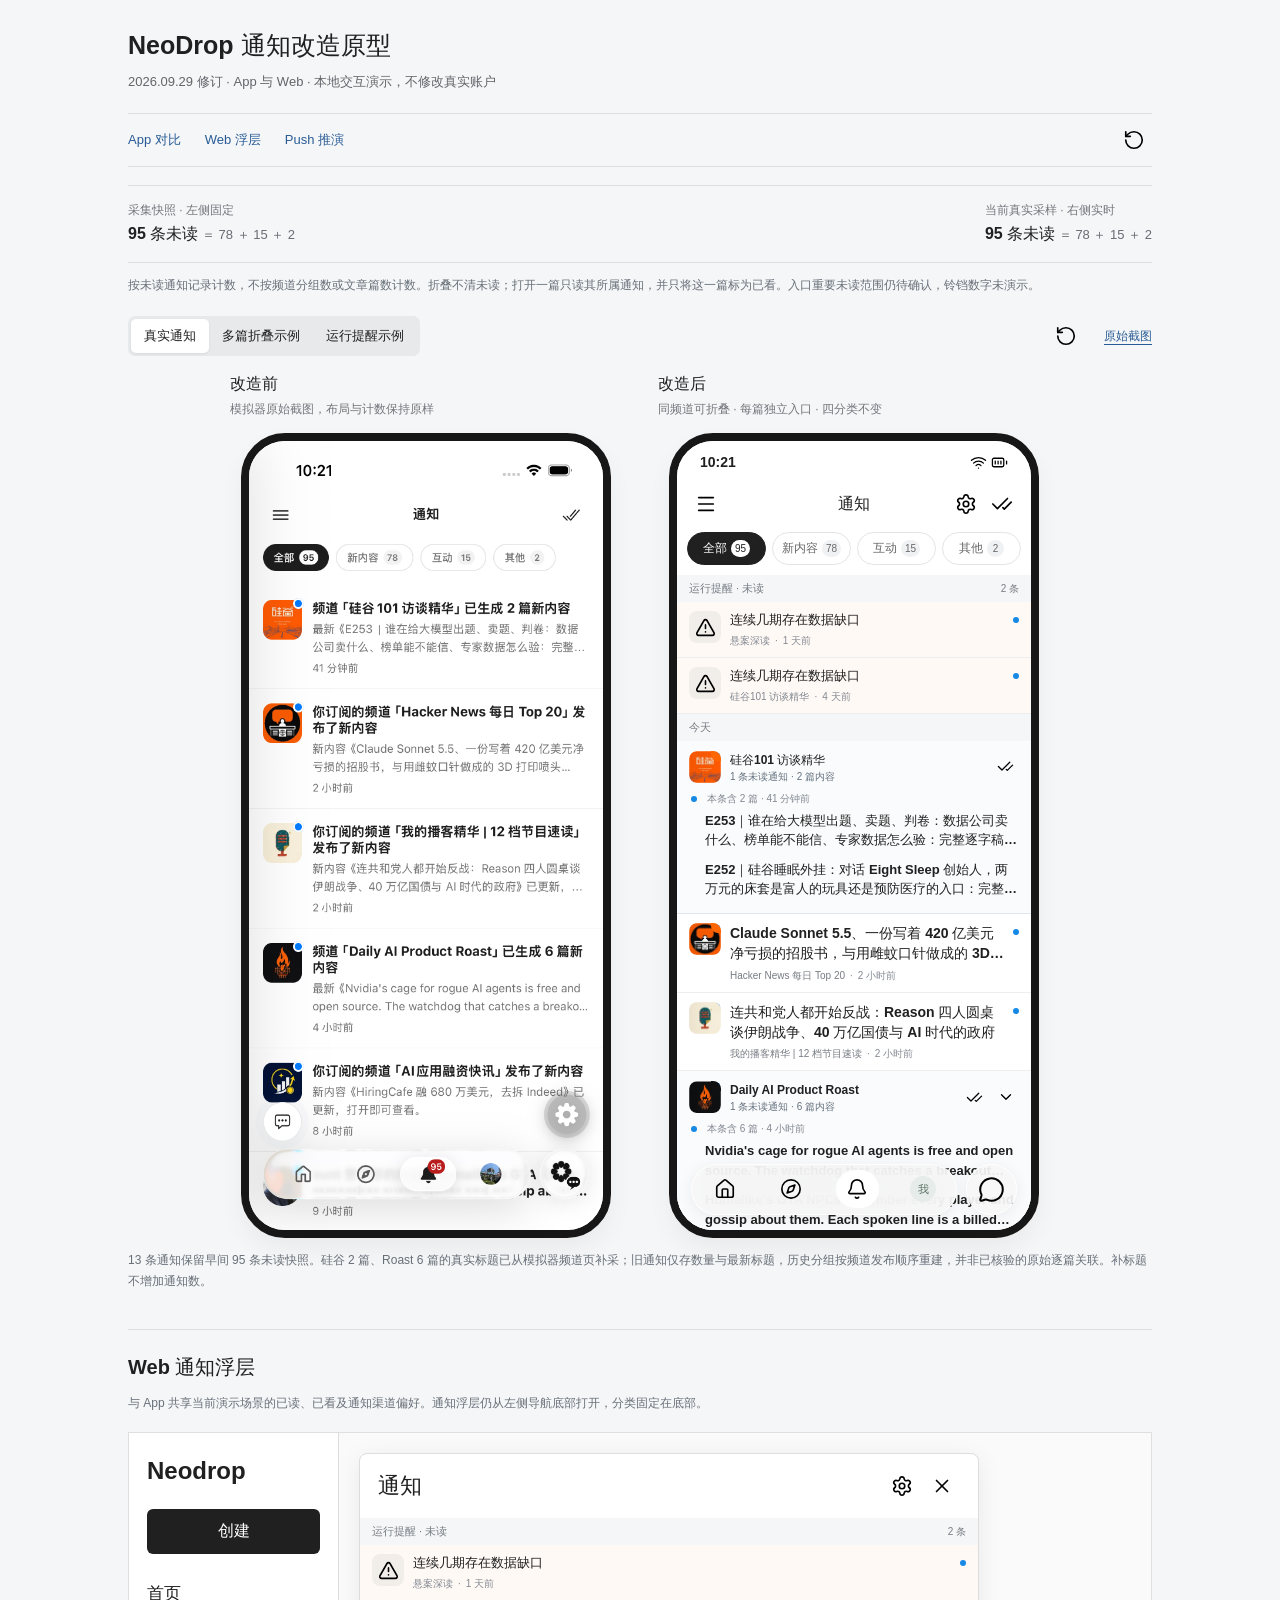
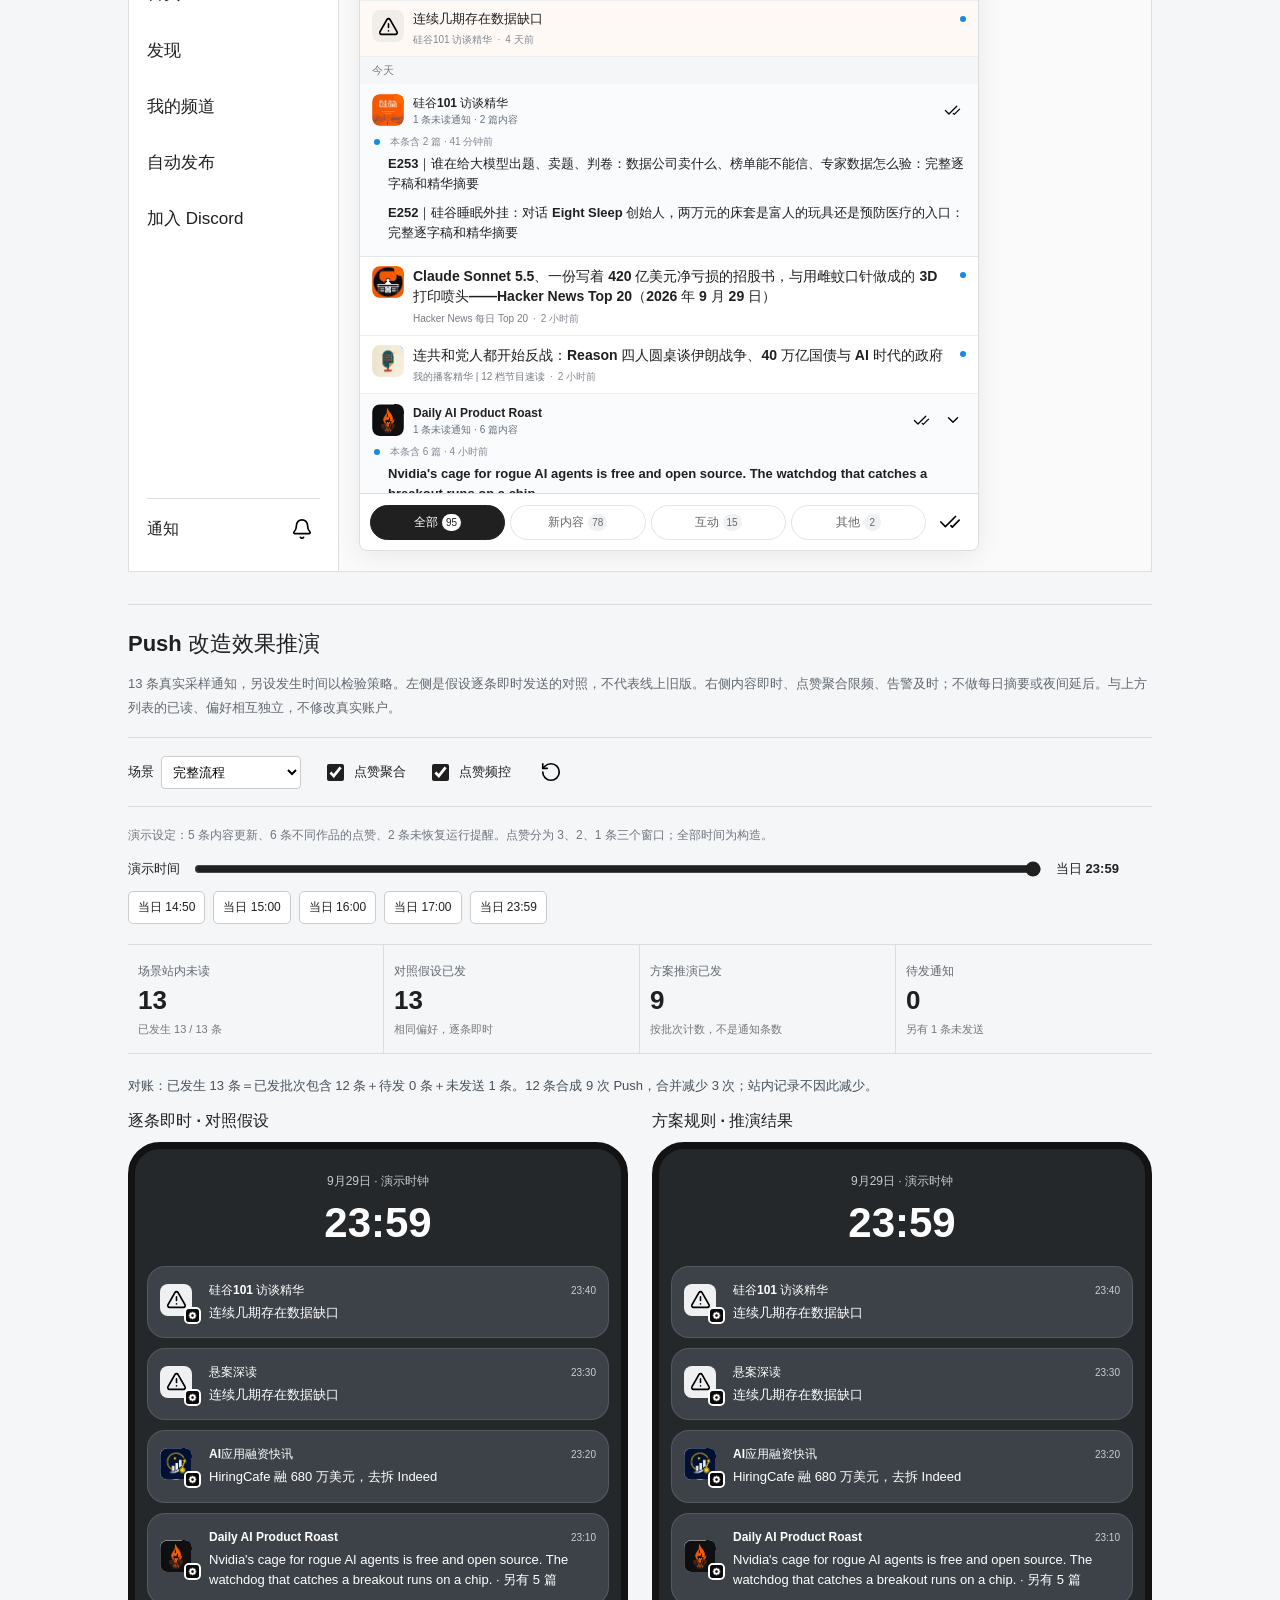
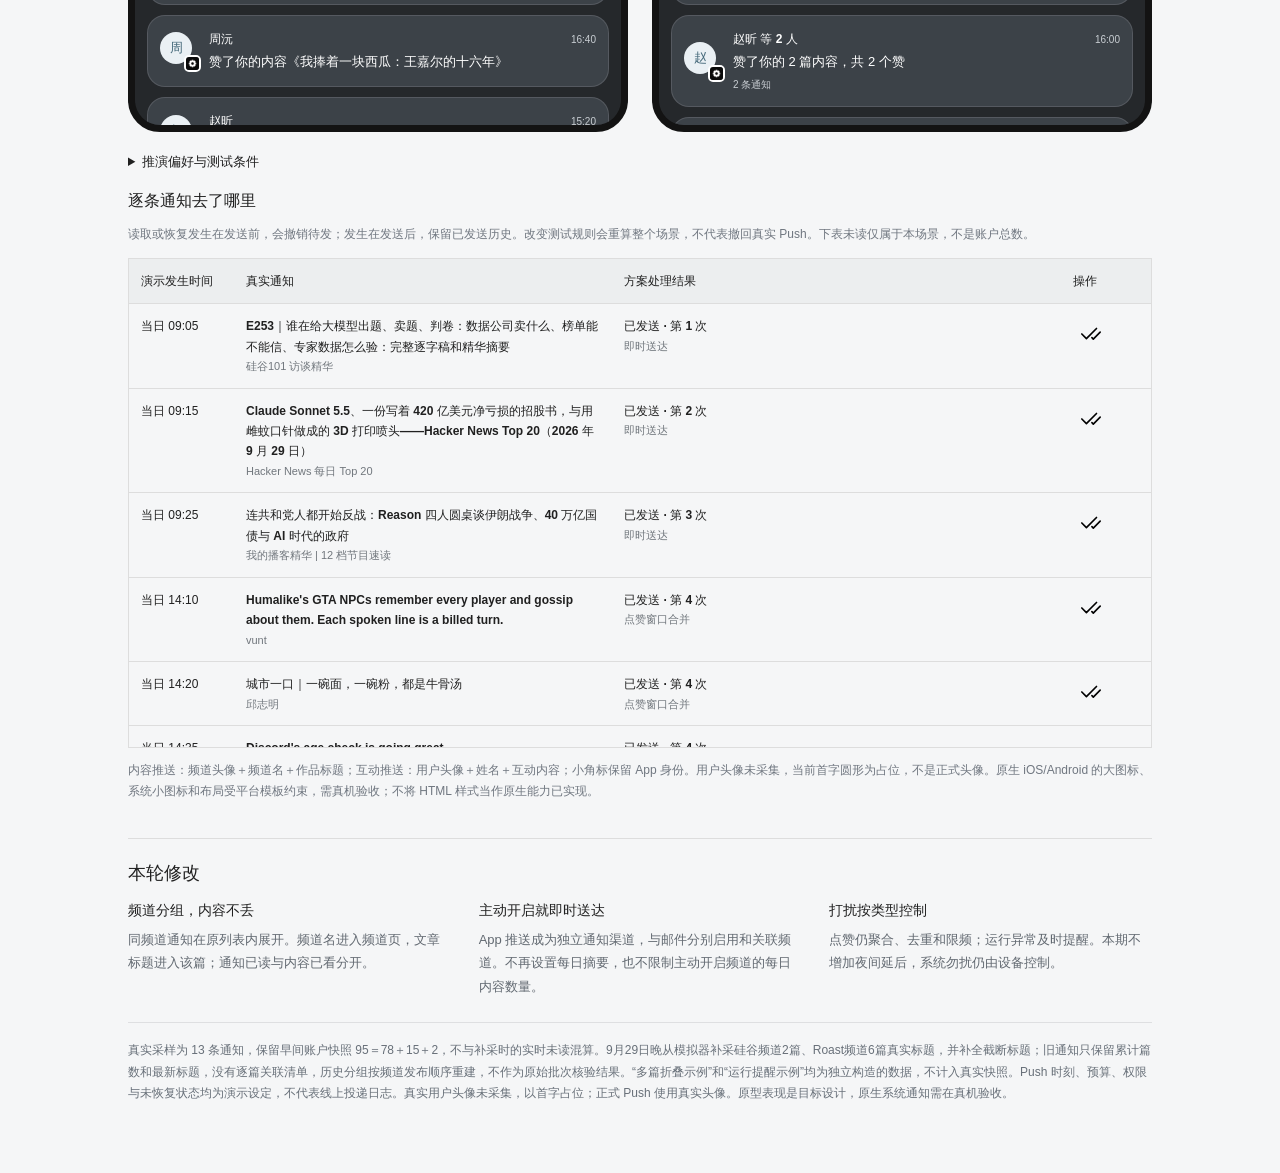
==== commit c3197270: "fix: compact notification lists and expand grouped alerts Keep the first screen useful without chang" ====
--- a/index.html
+++ b/index.html
@@ -1,14 +1,14 @@
 <!doctype html>
-<html lang="zh-CN"><head><meta charset="utf-8"><meta name="viewport" content="width=device-width,initial-scale=1"><meta name="robots" content="noindex,nofollow"><title>NeoDrop 通知改造原型</title><link rel="stylesheet" href="notification-app.css"><link rel="stylesheet" href="push-demo.css"></head>
+<html lang="zh-CN"><head><meta charset="utf-8"><meta name="viewport" content="width=device-width,initial-scale=1"><meta name="robots" content="noindex,nofollow"><title>NeoDrop 通知改造原型</title><link rel="stylesheet" href="notification-app.css?v=20260929-compact"><link rel="stylesheet" href="push-demo.css"></head>
 <body><main>
 <header><h1>NeoDrop 通知改造原型</h1><p>2026.09.29 修订 · App 与 Web · 本地交互演示，不修改真实账户</p></header>
 <nav class="demo-nav" aria-label="原型演示导航"><a href="#app-prototype">App 对比</a><a href="#web-prototype">Web 浮层</a><a href="#push-demo">Push 推演</a><button class="icon" id="reset-walkthrough" title="重置整场演示" aria-label="重置整场演示"></button></nav>
 <section id="app-prototype"><div class="snapshot"><div id="baseline-counts"></div><div id="current-counts" aria-live="polite"></div></div>
 <p class="count-rule">按未读通知记录计数，不按频道分组数或文章篇数计数。折叠不清未读；打开一篇只读其所属通知，并只将这一篇标为已看。入口重要未读范围仍待确认，铃铛数字未演示。</p>
-<div class="tools"><div class="modes" aria-label="数据场景"><button data-mode="real" aria-pressed="true">真实通知</button><button data-mode="grouped" aria-pressed="false">多篇折叠示例</button></div><div class="tools-right"><button class="icon" id="reset-demo" title="重置当前列表" aria-label="重置当前列表"></button><a href="simulator-before.png" target="_blank" rel="noopener">原始截图</a></div></div>
+<div class="tools"><div class="modes" aria-label="数据场景"><button data-mode="real" aria-pressed="true">真实通知</button><button data-mode="grouped" aria-pressed="false">多篇折叠示例</button><button data-mode="alerts" aria-pressed="false">运行提醒示例</button></div><div class="tools-right"><button class="icon" id="reset-demo" title="重置当前列表" aria-label="重置当前列表"></button><a href="simulator-before.png" target="_blank" rel="noopener">原始截图</a></div></div>
 <section class="compare" aria-label="通知前后对比"><div class="column"><h2>改造前</h2><p id="before-caption"></p><div class="device" id="before"></div></div><div class="column"><h2>改造后</h2><p>同频道可折叠 · 每篇独立入口 · 四分类不变</p><div class="device"><div class="screen" id="after"></div></div></div></section><p class="note" id="sample-note"></p></section>
 <section id="web-prototype" class="web-section"><h2>Web 通知浮层</h2><p class="note">与 App 共享当前演示场景的已读、已看及通知渠道偏好。通知浮层仍从左侧导航底部打开，分类固定在底部。</p><div class="web-frame"><aside class="web-sidebar"><strong class="brand">Neodrop</strong><div class="web-create">创建</div><nav>首页<br>发现<br>我的频道<br>自动发布<br>加入 Discord</nav><div class="web-account"><span>通知</span><button class="icon" data-web-toggle aria-label="打开或关闭通知" title="打开或关闭通知"></button></div></aside><div class="web-workspace"><div class="web-channel"><span class="avatar">硅</span><div><strong>硅谷101 访谈精华</strong><p>内容</p></div></div><div class="web-notices" id="web-notices"></div></div></div></section>
 <section id="push-demo" class="push-section"></section>
 <section class="reason"><h2>本轮修改</h2><dl><div><dt>频道分组，内容不丢</dt><dd>同频道通知在原列表内展开。频道名进入频道页，文章标题进入该篇；通知已读与内容已看分开。</dd></div><div><dt>主动开启就即时送达</dt><dd>App 推送成为独立通知渠道，与邮件分别启用和关联频道。不再设置每日摘要，也不限制主动开启频道的每日内容数量。</dd></div><div><dt>打扰按类型控制</dt><dd>点赞仍聚合、去重和限频；运行异常及时提醒。本期不增加夜间延后，系统勿扰仍由设备控制。</dd></div></dl></section>
-<p class="limits">真实采样为 13 条通知，账户快照 95＝78＋15＋2。两组批量更新仅采集到其中一篇标题，缺失部分明确保留为空缺，不冒充完整数据。“多篇折叠示例”是独立构造的交互数据，不计入真实快照。Push 时刻、预算、权限与未恢复状态均为演示设定，不代表线上投递日志。真实用户头像未采集，以首字占位；正式 Push 使用真实头像。原型表现是目标设计，原生系统通知需在真机验收。</p>
-</main><dialog id="detail"><button class="icon close" aria-label="关闭"></button><h2></h2><div class="dialog-body"></div><div class="dialog-actions"></div></dialog><script src="simulator-icons.js"></script><script src="notification-app.js"></script><script src="push-plan.js"></script><script src="push-demo.js"></script></body></html>
+<p class="limits">真实采样为 13 条通知，保留早间账户快照 95＝78＋15＋2，不与补采时的实时未读混算。9月29日晚从模拟器补采硅谷频道2篇、Roast频道6篇真实标题，并补全截断标题；旧通知只保留累计篇数和最新标题，没有逐篇关联清单，历史分组按频道发布顺序重建，不作为原始批次核验结果。“多篇折叠示例”和“运行提醒示例”均为独立构造的数据，不计入真实快照。Push 时刻、预算、权限与未恢复状态均为演示设定，不代表线上投递日志。真实用户头像未采集，以首字占位；正式 Push 使用真实头像。原型表现是目标设计，原生系统通知需在真机验收。</p>
+</main><dialog id="detail"><button class="icon close" aria-label="关闭"></button><h2></h2><div class="dialog-body"></div><div class="dialog-actions"></div></dialog><script src="simulator-icons.js"></script><script src="notification-app.js?v=20260929-compact"></script><script src="push-plan.js"></script><script src="push-demo.js"></script></body></html>
--- a/notification-app.css
+++ b/notification-app.css
@@ -1,14 +1,1047 @@
-:root{font-family:Arial,"PingFang SC","Microsoft YaHei",sans-serif;color:#202020;background:#f5f6f7;font-synthesis:none;letter-spacing:0;color-scheme:light}
-*{box-sizing:border-box}body{margin:0}button,input{font:inherit}button{color:inherit;cursor:pointer}button:disabled{cursor:default;color:#8a8e93}button:focus-visible,a:focus-visible,input:focus-visible{outline:3px solid #2468cc;outline-offset:3px}a{color:#285b96;text-underline-offset:4px}button,a{-webkit-tap-highlight-color:transparent}main{max-width:1080px;margin:auto;padding:28px 28px 56px}h1{font-size:25px;margin:0 0 8px;line-height:1.4}header p{margin:0 0 20px;color:#62666b;font-size:13px;line-height:1.7}h2{font-size:20px}input[type=checkbox]{width:18px;height:18px;accent-color:#202020;flex:none}
-.snapshot{padding:14px 0;border-block:1px solid #dedfe1;display:flex;gap:20px;justify-content:space-between;font-size:13px;line-height:1.7;flex-wrap:wrap}.snapshot strong{font-size:16px}.snapshot span{color:#676c73}.snapshot small{display:block;color:#73777d;font-size:12px}.count-rule,.note,.limits{font-size:12px;line-height:1.8;color:#687079}.count-rule{margin:12px 0 20px}.tools{display:flex;align-items:center;justify-content:space-between;margin:18px 0;gap:12px;flex-wrap:wrap}.modes{display:flex;padding:3px;background:#e7e9eb;border-radius:7px}.modes button{border:0;background:transparent;padding:8px 13px;border-radius:5px;font-size:13px}.modes button[aria-pressed=true]{background:#fff;box-shadow:0 1px 3px #0001}.tools-right{font-size:12px;display:flex;align-items:center;gap:12px}
-.compare{display:grid;grid-template-columns:1fr 1fr;gap:36px;max-width:820px;margin:auto}.column{min-width:0}.column h2{font-size:16px;margin:0 0 6px}.column>p{font-size:12px;color:#73777d;margin:0 0 14px;min-height:18px}.device{width:100%;max-width:370px;aspect-ratio:1206/2622;border:8px solid #171717;border-radius:44px;background:#fff;overflow:hidden;margin:auto;position:relative;box-shadow:0 12px 25px #0000000c}.original{display:block;width:100%;height:100%;object-fit:fill}.screen{height:100%;display:flex;flex-direction:column;background:#fff;position:relative}.status{height:47px;flex:none;display:flex;align-items:center;justify-content:space-between;padding:0 23px;font-weight:650;font-size:14px}.status>span:last-child{display:flex;gap:4px}.status img{width:17px;height:17px}.topbar{display:grid;grid-template-columns:36px 1fr 72px;align-items:center;padding:0 11px;height:45px;flex:none}.topbar b{text-align:center;font-size:16px;padding-left:36px}.actions{display:flex}.icon{width:36px;height:36px;display:inline-grid;place-items:center;background:none;border:0;padding:7px;border-radius:6px;flex:none}.icon:hover{background:#00000008}.icon img{width:22px;height:22px}.chips{display:grid;grid-template-columns:repeat(4,minmax(0,1fr));gap:6px;padding:10px 12px 17px;flex:none}.chip{border:1px solid #e3e4e5;border-radius:24px;background:#fff;padding:7px 2px;display:flex;gap:4px;justify-content:center;align-items:center;font-size:12px;white-space:nowrap;min-width:0;color:#676767}.chip[aria-selected=true]{background:#202020;color:white;border-color:#202020}.badge{min-width:17px;height:17px;border-radius:10px;font-size:10px;display:inline-grid;place-items:center;padding:0 4px;background:#f0f1f2;color:#686868;font-variant-numeric:tabular-nums}.chip[aria-selected=true] .badge{background:white;color:#202020}.list{flex:1;min-height:0;overflow:auto;overscroll-behavior:contain;scrollbar-width:thin;padding-bottom:76px}.group{font-size:11px;color:#777d84;padding:9px 14px;background:#f5f6f7}
-.row{padding:15px 13px;border-bottom:1px solid #eceeef;display:grid;grid-template-columns:37px minmax(0,1fr) 6px;gap:11px;position:relative}.row[data-detail]{cursor:pointer}.row[data-detail]:hover{background:#fafbfc}.row[data-detail]:focus-visible{outline:2px solid #2468cc;outline-offset:-3px}.avatar{width:37px;height:37px;overflow:hidden;border-radius:8px;display:inline-grid;place-items:center;background:#eef0f1;color:#55616d;font-weight:600;font-size:13px;flex:none}.avatar.photo{background-image:url('simulator-before.png');background-size:335.13px 728.61px;background-position-x:-13.16px}.avatar.user{border-radius:50%;background:#eaf0f4;color:#446879}.avatar img{width:21px;height:21px}.row h3{font-size:14px;line-height:1.55;font-weight:650;margin:0;overflow-wrap:anywhere}.row p{font-size:11px;line-height:1.6;color:#777c83;margin:6px 0 0;overflow-wrap:anywhere}.time{display:block;margin-top:6px;font-size:10px;color:#848991}.dot{width:6px;height:6px;border-radius:50%;background:#1689e5;margin-top:6px;flex:none}.row.alert{background:#fff9f6}.label{font-size:10px;display:block;margin-bottom:4px;color:#a6442e}.seen{color:#8b8e93!important;font-weight:500!important}.text-action{border:0;background:transparent;text-align:left;padding:4px 0;font-size:12px;color:#426794}.text-action:hover{text-decoration:underline}.content-title{background:none;border:0;padding:0;text-align:left;font-size:14px;font-weight:650;line-height:1.6;width:100%;overflow-wrap:anywhere}.content-title:hover{text-decoration:underline}
-.channel-group{border-bottom:1px solid #e3e6e8;margin:0;padding:14px 13px;background:#fafbfc}.channel-head{display:flex;align-items:center;gap:8px;margin-bottom:12px}.channel-identity{display:flex;align-items:center;gap:9px;border:0;background:none;padding:0;min-width:0;text-align:left;flex:1}.channel-identity strong{font-size:12px;line-height:1.5;overflow-wrap:anywhere}.channel-status{font-size:10px;color:#65727f;display:block;font-weight:400;margin-top:3px}.channel-identity:hover strong{text-decoration:underline}.channel-toggle{width:29px;height:29px;padding:4px}.channel-toggle img{width:18px;height:18px}.article-item{display:grid;grid-template-columns:6px minmax(0,1fr);gap:10px;padding:10px 0 10px 4px}.article-item .time{margin-top:4px}.article-item .content-title{font-size:13px}.missing-title{color:#7d848c;font-size:11px;line-height:1.7;margin:8px 0 8px 20px}.group-actions{display:flex;align-items:center;justify-content:space-between;gap:8px;padding-left:20px;margin-top:7px}.group-actions .icon{width:28px;height:28px;padding:5px}.group-actions .icon img{width:17px;height:17px}
-.notice-meta{display:flex;gap:10px;align-items:center;font-size:10px;color:#818891;padding:8px 0 0 4px}.notice-meta .dot{margin:0}.article-item{padding-block:7px}
+:root {
+  font-family: Arial, "PingFang SC", "Microsoft YaHei", sans-serif;
+  color: #202020;
+  background: #f5f6f7;
+  font-synthesis: none;
+  letter-spacing: 0;
+  color-scheme: light;
+}
+* {
+  box-sizing: border-box;
+}
+body {
+  margin: 0;
+}
+button,
+input {
+  font: inherit;
+}
+button {
+  color: inherit;
+  cursor: pointer;
+}
+button:disabled {
+  cursor: default;
+  color: #8a8e93;
+}
+button:focus-visible,
+a:focus-visible,
+input:focus-visible {
+  outline: 3px solid #2468cc;
+  outline-offset: 3px;
+}
+a {
+  color: #285b96;
+  text-underline-offset: 4px;
+}
+button,
+a {
+  -webkit-tap-highlight-color: transparent;
+}
+main {
+  max-width: 1080px;
+  margin: auto;
+  padding: 28px 28px 56px;
+}
+h1 {
+  font-size: 25px;
+  margin: 0 0 8px;
+  line-height: 1.4;
+}
+header p {
+  margin: 0 0 20px;
+  color: #62666b;
+  font-size: 13px;
+  line-height: 1.7;
+}
+h2 {
+  font-size: 20px;
+}
+input[type="checkbox"] {
+  width: 18px;
+  height: 18px;
+  accent-color: #202020;
+  flex: none;
+}
+.snapshot {
+  padding: 14px 0;
+  border-block: 1px solid #dedfe1;
+  display: flex;
+  gap: 20px;
+  justify-content: space-between;
+  font-size: 13px;
+  line-height: 1.7;
+  flex-wrap: wrap;
+}
+.snapshot strong {
+  font-size: 16px;
+}
+.snapshot span {
+  color: #676c73;
+}
+.snapshot small {
+  display: block;
+  color: #73777d;
+  font-size: 12px;
+}
+.count-rule,
+.note,
+.limits {
+  font-size: 12px;
+  line-height: 1.8;
+  color: #687079;
+}
+.count-rule {
+  margin: 12px 0 20px;
+}
+.tools {
+  display: flex;
+  align-items: center;
+  justify-content: space-between;
+  margin: 18px 0;
+  gap: 12px;
+  flex-wrap: wrap;
+}
+.modes {
+  display: flex;
+  padding: 3px;
+  background: #e7e9eb;
+  border-radius: 7px;
+}
+.modes button {
+  border: 0;
+  background: transparent;
+  padding: 8px 13px;
+  border-radius: 5px;
+  font-size: 13px;
+}
+.modes button[aria-pressed="true"] {
+  background: #fff;
+  box-shadow: 0 1px 3px #0001;
+}
+.tools-right {
+  font-size: 12px;
+  display: flex;
+  align-items: center;
+  gap: 12px;
+}
+.compare {
+  display: grid;
+  grid-template-columns: 1fr 1fr;
+  gap: 36px;
+  max-width: 820px;
+  margin: auto;
+}
+.column {
+  min-width: 0;
+}
+.column h2 {
+  font-size: 16px;
+  margin: 0 0 6px;
+}
+.column > p {
+  font-size: 12px;
+  color: #73777d;
+  margin: 0 0 14px;
+  min-height: 18px;
+}
+.device {
+  width: 100%;
+  max-width: 370px;
+  aspect-ratio: 1206 / 2622;
+  border: 8px solid #171717;
+  border-radius: 44px;
+  background: #fff;
+  overflow: hidden;
+  margin: auto;
+  position: relative;
+  box-shadow: 0 12px 25px #0000000c;
+}
+.original {
+  display: block;
+  width: 100%;
+  height: 100%;
+  object-fit: fill;
+}
+.screen {
+  height: 100%;
+  display: flex;
+  flex-direction: column;
+  background: #fff;
+  position: relative;
+}
+.status {
+  height: 47px;
+  flex: none;
+  display: flex;
+  align-items: center;
+  justify-content: space-between;
+  padding: 0 23px;
+  font-weight: 650;
+  font-size: 14px;
+}
+.status > span:last-child {
+  display: flex;
+  gap: 4px;
+}
+.status img {
+  width: 17px;
+  height: 17px;
+}
+.topbar {
+  display: grid;
+  grid-template-columns: 36px 1fr 72px;
+  align-items: center;
+  padding: 0 11px;
+  height: 45px;
+  flex: none;
+}
+.topbar b {
+  text-align: center;
+  font-size: 16px;
+  padding-left: 36px;
+}
+.actions {
+  display: flex;
+}
+.icon {
+  width: 36px;
+  height: 36px;
+  display: inline-grid;
+  place-items: center;
+  background: none;
+  border: 0;
+  padding: 7px;
+  border-radius: 6px;
+  flex: none;
+}
+.icon:hover {
+  background: #00000008;
+}
+.icon img {
+  width: 22px;
+  height: 22px;
+}
+.chips {
+  display: grid;
+  grid-template-columns: repeat(4, minmax(0, 1fr));
+  gap: 6px;
+  padding: 10px 12px 17px;
+  flex: none;
+}
+.chip {
+  border: 1px solid #e3e4e5;
+  border-radius: 24px;
+  background: #fff;
+  padding: 7px 2px;
+  display: flex;
+  gap: 4px;
+  justify-content: center;
+  align-items: center;
+  font-size: 12px;
+  white-space: nowrap;
+  min-width: 0;
+  color: #676767;
+}
+.chip[aria-selected="true"] {
+  background: #202020;
+  color: white;
+  border-color: #202020;
+}
+.badge {
+  min-width: 17px;
+  height: 17px;
+  border-radius: 10px;
+  font-size: 10px;
+  display: inline-grid;
+  place-items: center;
+  padding: 0 4px;
+  background: #f0f1f2;
+  color: #686868;
+  font-variant-numeric: tabular-nums;
+}
+.chip[aria-selected="true"] .badge {
+  background: white;
+  color: #202020;
+}
+.list {
+  flex: 1;
+  min-height: 0;
+  overflow: auto;
+  overscroll-behavior: contain;
+  scrollbar-width: thin;
+  padding-bottom: 76px;
+}
+.group {
+  font-size: 11px;
+  color: #777d84;
+  padding: 9px 14px;
+  background: #f5f6f7;
+}
+.row {
+  padding: 15px 13px;
+  border-bottom: 1px solid #eceeef;
+  display: grid;
+  grid-template-columns: 37px minmax(0, 1fr) 6px;
+  gap: 11px;
+  position: relative;
+}
+.row[data-detail] {
+  cursor: pointer;
+}
+.row[data-detail]:hover {
+  background: #fafbfc;
+}
+.row[data-detail]:focus-visible {
+  outline: 2px solid #2468cc;
+  outline-offset: -3px;
+}
+.avatar {
+  width: 37px;
+  height: 37px;
+  overflow: hidden;
+  border-radius: 8px;
+  display: inline-grid;
+  place-items: center;
+  background: #eef0f1;
+  color: #55616d;
+  font-weight: 600;
+  font-size: 13px;
+  flex: none;
+}
+.avatar.photo {
+  background-image: url("simulator-before.png");
+  background-size: 335.13px 728.61px;
+  background-position-x: -13.16px;
+}
+.avatar.user {
+  border-radius: 50%;
+  background: #eaf0f4;
+  color: #446879;
+}
+.avatar img {
+  width: 21px;
+  height: 21px;
+}
+.row h3 {
+  font-size: 14px;
+  line-height: 1.55;
+  font-weight: 650;
+  margin: 0;
+  overflow-wrap: anywhere;
+}
+.row p {
+  font-size: 11px;
+  line-height: 1.6;
+  color: #777c83;
+  margin: 6px 0 0;
+  overflow-wrap: anywhere;
+}
+.time {
+  display: block;
+  margin-top: 6px;
+  font-size: 10px;
+  color: #848991;
+}
+.dot {
+  width: 6px;
+  height: 6px;
+  border-radius: 50%;
+  background: #1689e5;
+  margin-top: 6px;
+  flex: none;
+}
+.row.alert {
+  background: #fff9f6;
+}
+.label {
+  font-size: 10px;
+  display: block;
+  margin-bottom: 4px;
+  color: #a6442e;
+}
+.seen {
+  color: #8b8e93 !important;
+  font-weight: 500 !important;
+}
+.text-action {
+  border: 0;
+  background: transparent;
+  text-align: left;
+  padding: 4px 0;
+  font-size: 12px;
+  color: #426794;
+}
+.text-action:hover {
+  text-decoration: underline;
+}
+.content-title {
+  background: none;
+  border: 0;
+  padding: 0;
+  text-align: left;
+  font-size: 14px;
+  font-weight: 650;
+  line-height: 1.6;
+  width: 100%;
+  overflow-wrap: anywhere;
+}
+.content-title:hover {
+  text-decoration: underline;
+}
+.channel-group {
+  border-bottom: 1px solid #e3e6e8;
+  margin: 0;
+  padding: 14px 13px;
+  background: #fafbfc;
+}
+.channel-head {
+  display: flex;
+  align-items: center;
+  gap: 8px;
+  margin-bottom: 12px;
+}
+.channel-identity {
+  display: flex;
+  align-items: center;
+  gap: 9px;
+  border: 0;
+  background: none;
+  padding: 0;
+  min-width: 0;
+  text-align: left;
+  flex: 1;
+}
+.channel-identity strong {
+  font-size: 12px;
+  line-height: 1.5;
+  overflow-wrap: anywhere;
+}
+.channel-status {
+  font-size: 10px;
+  color: #65727f;
+  display: block;
+  font-weight: 400;
+  margin-top: 3px;
+}
+.channel-identity:hover strong {
+  text-decoration: underline;
+}
+.channel-toggle {
+  width: 29px;
+  height: 29px;
+  padding: 4px;
+}
+.channel-toggle img {
+  width: 18px;
+  height: 18px;
+}
+.article-item {
+  display: grid;
+  grid-template-columns: 6px minmax(0, 1fr);
+  gap: 10px;
+  padding: 10px 0 10px 4px;
+}
+.article-item .time {
+  margin-top: 4px;
+}
+.article-item .content-title {
+  font-size: 13px;
+}
+.group-actions {
+  display: flex;
+  align-items: center;
+  justify-content: space-between;
+  gap: 8px;
+  padding-left: 20px;
+  margin-top: 7px;
+}
+.group-actions .icon {
+  width: 28px;
+  height: 28px;
+  padding: 5px;
+}
+.group-actions .icon img {
+  width: 17px;
+  height: 17px;
+}
+.notice-meta {
+  display: flex;
+  gap: 10px;
+  align-items: center;
+  font-size: 10px;
+  color: #818891;
+  padding: 4px 0 0 2px;
+}
+.notice-meta .dot {
+  margin: 0;
+}
+.article-item {
+  padding-block: 5px;
+}
+.status {
+  height: 42px;
+}
+.topbar {
+  height: 42px;
+}
+.chips {
+  padding: 7px 10px 10px;
+}
+.group {
+  display: flex;
+  align-items: center;
+  justify-content: space-between;
+  padding: 6px 12px;
+}
+.group > span {
+  font-size: 10px;
+}
+.row,
+.web-notices .row {
+  padding: 9px 12px;
+  grid-template-columns: 32px minmax(0, 1fr) 6px;
+  gap: 9px;
+}
+.avatar {
+  width: 32px;
+  height: 32px;
+}
+.avatar.photo {
+  background-size: 289.846px 630.462px;
+  background-position-x: -11.385px;
+}
+.row h3,
+.content-title {
+  line-height: 1.45;
+}
+.row p {
+  margin-top: 3px;
+  line-height: 1.45;
+}
+.row-meta {
+  display: flex;
+  align-items: baseline;
+  gap: 5px;
+  margin-top: 4px;
+  color: #818891;
+  font-size: 10px;
+  line-height: 1.5;
+  flex-wrap: wrap;
+}
+.row-meta .time {
+  display: inline;
+  margin: 0;
+  white-space: nowrap;
+}
+.row-meta .text-action {
+  padding: 0;
+  font-size: 10px;
+  line-height: 1.5;
+  color: #777c83;
+}
+.row-meta > span:first-child {
+  overflow-wrap: anywhere;
+}
+.row .content-title,
+.article-item .content-title,
+.title-preview {
+  display: -webkit-box;
+  -webkit-box-orient: vertical;
+  -webkit-line-clamp: 2;
+  overflow: hidden;
+}
+.row.alert h3 {
+  font-size: 13px;
+}
+.row.alert .avatar {
+  background: #f1eee9;
+}
+.row.alert .row-meta {
+  margin-top: 3px;
+}
+.row.alert {
+  align-items: start;
+}
+.channel-group,
+.web-notices .channel-group {
+  padding: 9px 12px;
+}
+.channel-head {
+  margin-bottom: 4px;
+  gap: 4px;
+}
+.channel-status {
+  margin-top: 1px;
+}
+.channel-read {
+  width: 27px;
+  height: 32px;
+  padding: 5px;
+}
+.channel-read img {
+  width: 17px;
+  height: 17px;
+}
+.channel-toggle {
+  height: 32px;
+  width: 27px;
+}
+.article-item {
+  padding-left: 2px;
+  gap: 8px;
+}
+.article-item .content-title {
+  line-height: 1.5;
+}
+.group-actions {
+  margin: 2px 0 0;
+  padding-left: 16px;
+}
+.group-actions .text-action {
+  font-size: 11px;
+  padding: 3px 0;
+}
+.alert-more {
+  display: flex;
+  align-items: center;
+  gap: 5px;
+  width: 100%;
+  padding: 7px 12px;
+  background: #fff9f6;
+  border-bottom: 1px solid #eceeef;
+  font-size: 11px;
+}
+.alert-more img {
+  width: 14px;
+  height: 14px;
+  transform: rotate(90deg);
+}
+.alert-more[aria-expanded="true"] img {
+  transform: rotate(-90deg);
+}
 /* 截图头像右上角带旧未读点；由头像底色遮去，避免与实时未读混淆。 */
-.avatar.photo{position:relative}.avatar.photo::after{content:"";position:absolute;right:-1px;top:-1px;width:11px;height:11px;border-radius:0 0 0 7px;background:var(--avatar-fill)}
-.dock{position:absolute;bottom:15px;left:14px;right:14px;display:flex;gap:9px;pointer-events:none}.dock-main{height:51px;flex:1;display:flex;justify-content:space-around;align-items:center;border-radius:32px;border:1px solid #ffffffda;background:#f7f7f7df;backdrop-filter:blur(16px);box-shadow:0 3px 16px #00000012}.dock-main>span{width:43px;height:38px;display:grid;place-items:center;position:relative;border-radius:25px}.dock-main>span.selected{background:white}.dock img{width:22px;height:22px}.dock-avatar{background:#e6ecea;border-radius:50%;height:26px;width:26px;display:grid;place-items:center;font-size:11px;color:#5d7168}.agent{height:51px;width:51px;border-radius:50%;display:grid;place-items:center;background:#f7f7f7ee;border:1px solid white;box-shadow:0 3px 16px #0001}.agent img{width:27px;height:27px}
-.web-section{margin-top:36px;border-top:1px solid #ddd;padding-top:24px}.web-section>h2{margin:0}.web-frame{display:grid;grid-template-columns:210px minmax(0,1fr);height:740px;border:1px solid #dedfe1;margin-top:18px;background:white;overflow:hidden}.web-sidebar{border-right:1px solid #ddd;padding:24px 18px;display:flex;flex-direction:column}.brand{font-size:24px}.web-create{margin:24px 0 12px;background:#202020;color:white;border-radius:6px;text-align:center;padding:12px}.web-sidebar nav{line-height:3.3;font-size:17px}.web-account{margin-top:auto;display:flex;align-items:center;justify-content:space-between;border-top:1px solid #ddd;padding-top:12px}.web-workspace{position:relative;background:#fafafa;padding:22px;min-width:0}.web-channel{display:flex;gap:12px;align-items:center;color:#777}.web-channel p{font-size:12px;margin:4px 0}.web-notices{position:absolute;left:20px;right:20px;top:20px;bottom:20px;max-width:620px;display:flex;flex-direction:column;background:white;border:1px solid #ddd;border-radius:8px;box-shadow:0 5px 25px #00000012;overflow:hidden}.web-notices[hidden]{display:none}.web-head{display:flex;align-items:center;padding:14px 18px;gap:4px}.web-head h3{margin:0;flex:1;font-size:22px}.web-notices .list{padding-bottom:0}.web-notices .row{padding:18px}.web-notices .channel-group{padding:18px}.web-footer{display:flex;align-items:center;padding:10px;border-top:1px solid #ddd;gap:6px}.web-footer .chips{flex:1;padding:0;gap:5px}.web-footer .chip{padding:8px 2px}
-.reason{margin-top:35px;padding-top:22px;border-top:1px solid #ddd}.reason h2{font-size:18px;margin:0 0 17px}.reason dl{display:grid;grid-template-columns:repeat(3,1fr);gap:28px;margin:0}.reason dt{font-size:14px;font-weight:650;margin:0 0 8px}.reason dd{font-size:13px;line-height:1.8;color:#626971;margin:0}.limits{border-top:1px solid #dedfe1;margin-top:24px;padding-top:17px}.empty{padding:40px 20px;text-align:center;color:#85898f;font-size:13px}
-dialog{border:1px solid #ddd;border-radius:8px;padding:24px;max-width:530px;width:calc(100% - 32px);max-height:85vh;overflow:auto;color:#222;box-shadow:0 20px 80px #0003}dialog::backdrop{background:#0005}dialog h2{font-size:20px;margin:0 32px 18px 0}dialog h3{font-size:15px;margin:20px 0 8px}dialog p{font-size:13px;line-height:1.8;color:#626870}dialog .close{position:absolute;right:9px;top:9px}.dialog-actions{display:flex;justify-content:flex-end;margin-top:20px;gap:10px}.command{padding:9px 13px;border:1px solid #ddd;border-radius:5px;background:#fff;font-size:13px}.command.primary{color:#fff;background:#222;border-color:#222}.preference{display:flex;align-items:center;justify-content:space-between;gap:14px;padding:11px 0;border-bottom:1px solid #eee;font-size:13px;line-height:1.6}.preference label{flex:1}.delivery-channel{border:1px solid #ddd;border-radius:8px;padding:16px;margin:12px 0}.delivery-channel .channel-label{font-size:16px;font-weight:650}.delivery-channel .preference:last-child{border:0}.linked-toolbar{display:flex;justify-content:space-between;gap:8px;align-items:center;font-size:12px;margin:14px 0}.linked-toolbar div{display:flex;gap:14px}.channel-landing{display:flex;align-items:center;gap:12px;margin:12px 0 18px}.channel-landing strong{font-size:16px}.channel-landing-list .content-title{display:block;border-bottom:1px solid #ddd;padding:14px 0}.brand-badge{font-size:9px;font-style:normal;color:white;background:#111;width:17px;height:17px;border:2px solid white;display:grid;place-items:center;border-radius:5px}
-@media(max-width:760px){main{padding:20px 16px 40px}h1{font-size:22px}.compare{grid-template-columns:1fr;gap:28px;max-width:370px}.modes button{padding:8px 10px}.reason dl{grid-template-columns:1fr;gap:18px}.web-frame{grid-template-columns:1fr;height:740px}.web-sidebar{padding:12px 14px;flex-direction:row;align-items:center;border-right:0;border-bottom:1px solid #ddd}.web-sidebar .brand{font-size:20px}.web-sidebar nav,.web-create{display:none}.web-account{margin:0 0 0 auto;padding:0;border:0;gap:12px}.web-workspace{min-height:660px;padding:0}.web-notices{inset:8px;max-width:none}.web-head{padding:10px}.web-notices .row{padding:14px 10px;gap:8px}.web-notices .channel-group{padding:14px 10px}.web-footer{padding:8px 5px;gap:2px}.web-footer .chip{font-size:11px;gap:2px}.web-footer .badge{font-size:9px;min-width:14px;padding:0 3px}.web-footer>.icon{width:26px;padding:3px}dialog{padding:20px}.delivery-channel{padding:12px}}
+.avatar.photo {
+  position: relative;
+}
+.avatar.photo::after {
+  content: "";
+  position: absolute;
+  right: -1px;
+  top: -1px;
+  width: 11px;
+  height: 11px;
+  border-radius: 0 0 0 7px;
+  background: var(--avatar-fill);
+}
+.dock {
+  position: absolute;
+  bottom: 15px;
+  left: 14px;
+  right: 14px;
+  display: flex;
+  gap: 9px;
+  pointer-events: none;
+}
+.dock-main {
+  height: 51px;
+  flex: 1;
+  display: flex;
+  justify-content: space-around;
+  align-items: center;
+  border-radius: 32px;
+  border: 1px solid #ffffffda;
+  background: #f7f7f7df;
+  backdrop-filter: blur(16px);
+  box-shadow: 0 3px 16px #00000012;
+}
+.dock-main > span {
+  width: 43px;
+  height: 38px;
+  display: grid;
+  place-items: center;
+  position: relative;
+  border-radius: 25px;
+}
+.dock-main > span.selected {
+  background: white;
+}
+.dock img {
+  width: 22px;
+  height: 22px;
+}
+.dock-avatar {
+  background: #e6ecea;
+  border-radius: 50%;
+  height: 26px;
+  width: 26px;
+  display: grid;
+  place-items: center;
+  font-size: 11px;
+  color: #5d7168;
+}
+.agent {
+  height: 51px;
+  width: 51px;
+  border-radius: 50%;
+  display: grid;
+  place-items: center;
+  background: #f7f7f7ee;
+  border: 1px solid white;
+  box-shadow: 0 3px 16px #0001;
+}
+.agent img {
+  width: 27px;
+  height: 27px;
+}
+.web-section {
+  margin-top: 36px;
+  border-top: 1px solid #ddd;
+  padding-top: 24px;
+}
+.web-section > h2 {
+  margin: 0;
+}
+.web-frame {
+  display: grid;
+  grid-template-columns: 210px minmax(0, 1fr);
+  height: 740px;
+  border: 1px solid #dedfe1;
+  margin-top: 18px;
+  background: white;
+  overflow: hidden;
+}
+.web-sidebar {
+  border-right: 1px solid #ddd;
+  padding: 24px 18px;
+  display: flex;
+  flex-direction: column;
+}
+.brand {
+  font-size: 24px;
+}
+.web-create {
+  margin: 24px 0 12px;
+  background: #202020;
+  color: white;
+  border-radius: 6px;
+  text-align: center;
+  padding: 12px;
+}
+.web-sidebar nav {
+  line-height: 3.3;
+  font-size: 17px;
+}
+.web-account {
+  margin-top: auto;
+  display: flex;
+  align-items: center;
+  justify-content: space-between;
+  border-top: 1px solid #ddd;
+  padding-top: 12px;
+}
+.web-workspace {
+  position: relative;
+  background: #fafafa;
+  padding: 22px;
+  min-width: 0;
+}
+.web-channel {
+  display: flex;
+  gap: 12px;
+  align-items: center;
+  color: #777;
+}
+.web-channel p {
+  font-size: 12px;
+  margin: 4px 0;
+}
+.web-notices {
+  position: absolute;
+  left: 20px;
+  right: 20px;
+  top: 20px;
+  bottom: 20px;
+  max-width: 620px;
+  display: flex;
+  flex-direction: column;
+  background: white;
+  border: 1px solid #ddd;
+  border-radius: 8px;
+  box-shadow: 0 5px 25px #00000012;
+  overflow: hidden;
+}
+.web-notices[hidden] {
+  display: none;
+}
+.web-head {
+  display: flex;
+  align-items: center;
+  padding: 14px 18px;
+  gap: 4px;
+}
+.web-head h3 {
+  margin: 0;
+  flex: 1;
+  font-size: 22px;
+}
+.web-notices .list {
+  padding-bottom: 0;
+}
+.web-notices .row {
+  padding: 9px 12px;
+}
+.web-notices .channel-group {
+  padding: 9px 12px;
+}
+.web-footer {
+  display: flex;
+  align-items: center;
+  padding: 10px;
+  border-top: 1px solid #ddd;
+  gap: 6px;
+}
+.web-footer .chips {
+  flex: 1;
+  padding: 0;
+  gap: 5px;
+}
+.web-footer .chip {
+  padding: 8px 2px;
+}
+.reason {
+  margin-top: 35px;
+  padding-top: 22px;
+  border-top: 1px solid #ddd;
+}
+.reason h2 {
+  font-size: 18px;
+  margin: 0 0 17px;
+}
+.reason dl {
+  display: grid;
+  grid-template-columns: repeat(3, 1fr);
+  gap: 28px;
+  margin: 0;
+}
+.reason dt {
+  font-size: 14px;
+  font-weight: 650;
+  margin: 0 0 8px;
+}
+.reason dd {
+  font-size: 13px;
+  line-height: 1.8;
+  color: #626971;
+  margin: 0;
+}
+.limits {
+  border-top: 1px solid #dedfe1;
+  margin-top: 24px;
+  padding-top: 17px;
+}
+.empty {
+  padding: 40px 20px;
+  text-align: center;
+  color: #85898f;
+  font-size: 13px;
+}
+dialog {
+  border: 1px solid #ddd;
+  border-radius: 8px;
+  padding: 24px;
+  max-width: 530px;
+  width: calc(100% - 32px);
+  max-height: 85vh;
+  overflow: auto;
+  color: #222;
+  box-shadow: 0 20px 80px #0003;
+}
+dialog::backdrop {
+  background: #0005;
+}
+dialog h2 {
+  font-size: 20px;
+  margin: 0 32px 18px 0;
+}
+dialog h3 {
+  font-size: 15px;
+  margin: 20px 0 8px;
+}
+dialog p {
+  font-size: 13px;
+  line-height: 1.8;
+  color: #626870;
+}
+dialog .close {
+  position: absolute;
+  right: 9px;
+  top: 9px;
+}
+.dialog-actions {
+  display: flex;
+  justify-content: flex-end;
+  margin-top: 20px;
+  gap: 10px;
+}
+.command {
+  padding: 9px 13px;
+  border: 1px solid #ddd;
+  border-radius: 5px;
+  background: #fff;
+  font-size: 13px;
+}
+.command.primary {
+  color: #fff;
+  background: #222;
+  border-color: #222;
+}
+.preference {
+  display: flex;
+  align-items: center;
+  justify-content: space-between;
+  gap: 14px;
+  padding: 11px 0;
+  border-bottom: 1px solid #eee;
+  font-size: 13px;
+  line-height: 1.6;
+}
+.preference label {
+  flex: 1;
+}
+.delivery-channel {
+  border: 1px solid #ddd;
+  border-radius: 8px;
+  padding: 16px;
+  margin: 12px 0;
+}
+.delivery-channel .channel-label {
+  font-size: 16px;
+  font-weight: 650;
+}
+.delivery-channel .preference:last-child {
+  border: 0;
+}
+.linked-toolbar {
+  display: flex;
+  justify-content: space-between;
+  gap: 8px;
+  align-items: center;
+  font-size: 12px;
+  margin: 14px 0;
+}
+.linked-toolbar div {
+  display: flex;
+  gap: 14px;
+}
+.channel-landing {
+  display: flex;
+  align-items: center;
+  gap: 12px;
+  margin: 12px 0 18px;
+}
+.channel-landing strong {
+  font-size: 16px;
+}
+.channel-landing-list .content-title {
+  display: block;
+  border-bottom: 1px solid #ddd;
+  padding: 14px 0;
+}
+.brand-badge {
+  font-size: 9px;
+  font-style: normal;
+  color: white;
+  background: #111;
+  width: 17px;
+  height: 17px;
+  border: 2px solid white;
+  display: grid;
+  place-items: center;
+  border-radius: 5px;
+}
+@media (max-width: 760px) {
+  main {
+    padding: 20px 16px 40px;
+  }
+  h1 {
+    font-size: 22px;
+  }
+  .compare {
+    grid-template-columns: 1fr;
+    gap: 28px;
+    max-width: 370px;
+  }
+  .modes button {
+    padding: 8px 10px;
+  }
+  .reason dl {
+    grid-template-columns: 1fr;
+    gap: 18px;
+  }
+  .web-frame {
+    grid-template-columns: 1fr;
+    height: 740px;
+  }
+  .web-sidebar {
+    padding: 12px 14px;
+    flex-direction: row;
+    align-items: center;
+    border-right: 0;
+    border-bottom: 1px solid #ddd;
+  }
+  .web-sidebar .brand {
+    font-size: 20px;
+  }
+  .web-sidebar nav,
+  .web-create {
+    display: none;
+  }
+  .web-account {
+    margin: 0 0 0 auto;
+    padding: 0;
+    border: 0;
+    gap: 12px;
+  }
+  .web-workspace {
+    min-height: 660px;
+    padding: 0;
+  }
+  .web-notices {
+    inset: 8px;
+    max-width: none;
+  }
+  .web-head {
+    padding: 10px;
+  }
+  .web-notices .row {
+    padding: 9px 10px;
+    gap: 8px;
+  }
+  .web-notices .channel-group {
+    padding: 9px 10px;
+  }
+  .web-footer {
+    padding: 8px 5px;
+    gap: 2px;
+  }
+  .web-footer .chip {
+    font-size: 11px;
+    gap: 2px;
+  }
+  .web-footer .badge {
+    font-size: 9px;
+    min-width: 14px;
+    padding: 0 3px;
+  }
+  .web-footer > .icon {
+    width: 26px;
+    padding: 3px;
+  }
+  dialog {
+    padding: 20px;
+  }
+  .delivery-channel {
+    padding: 12px;
+  }
+}
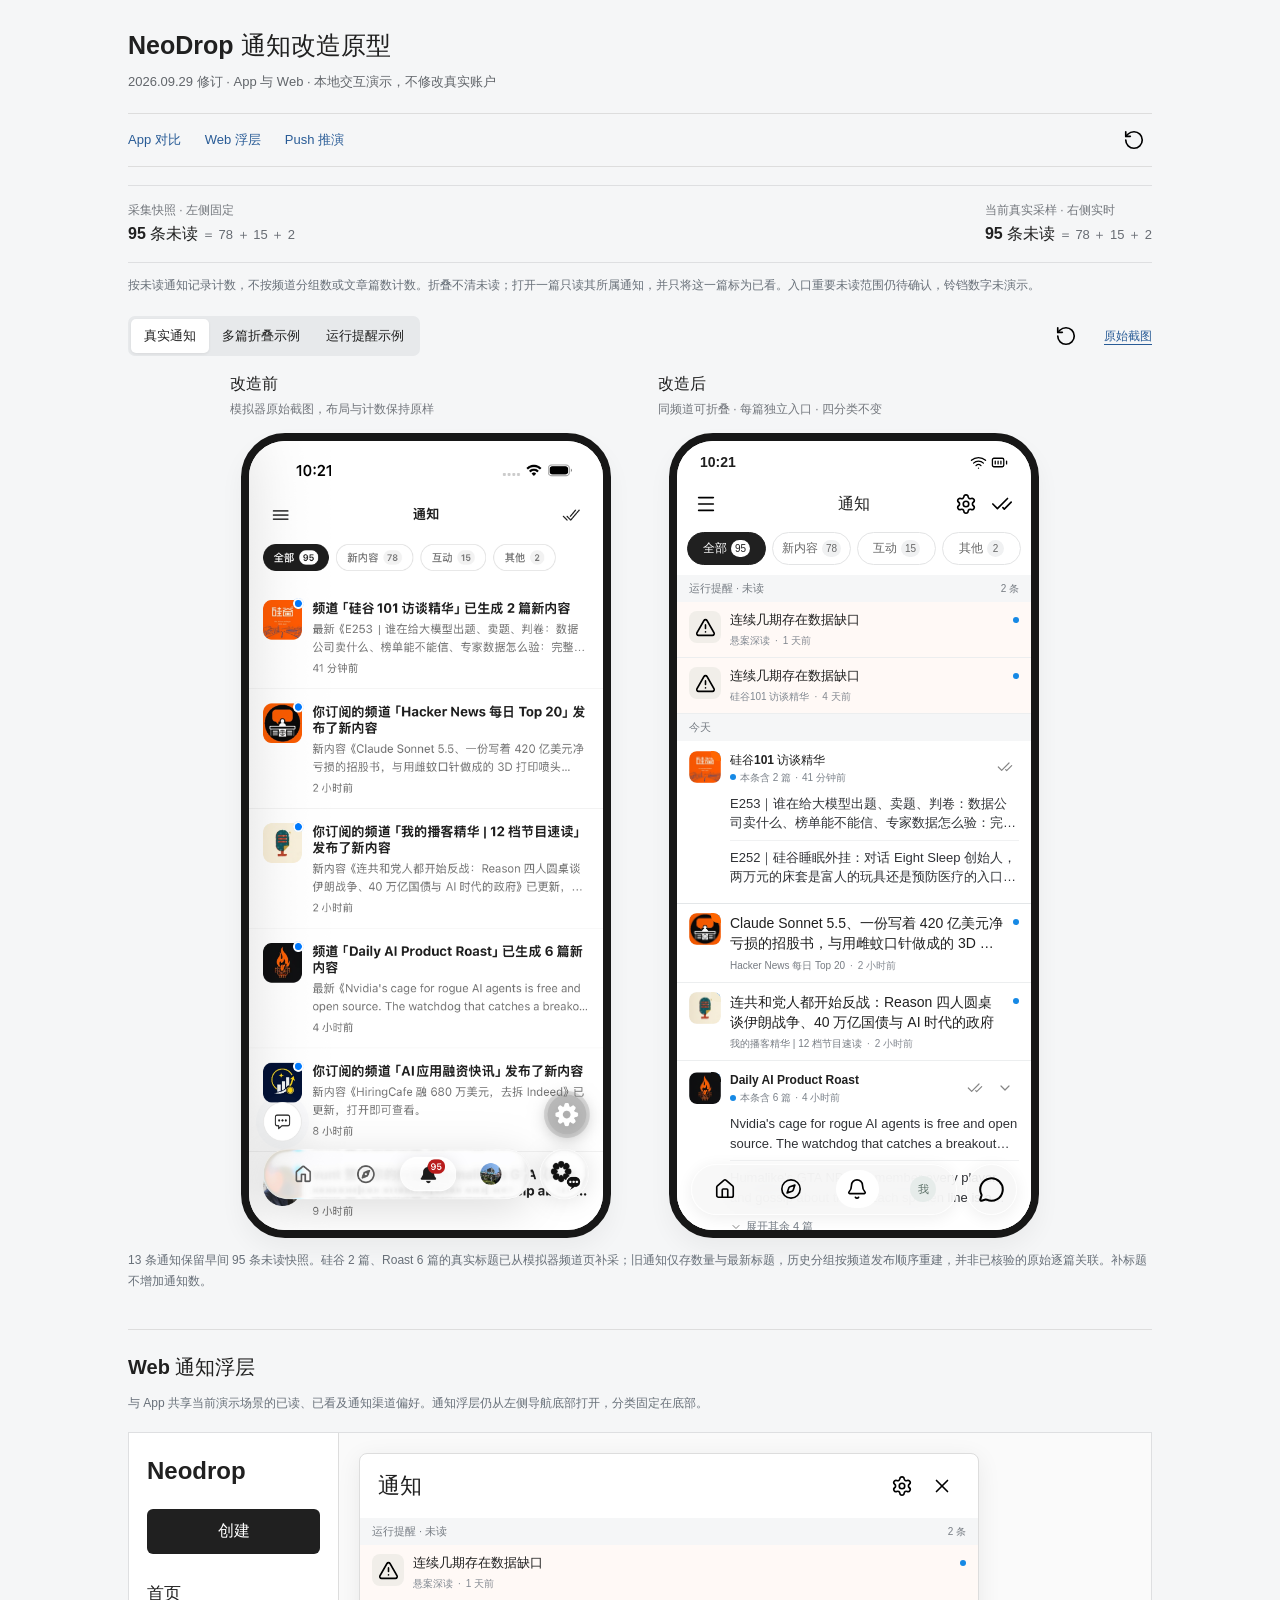
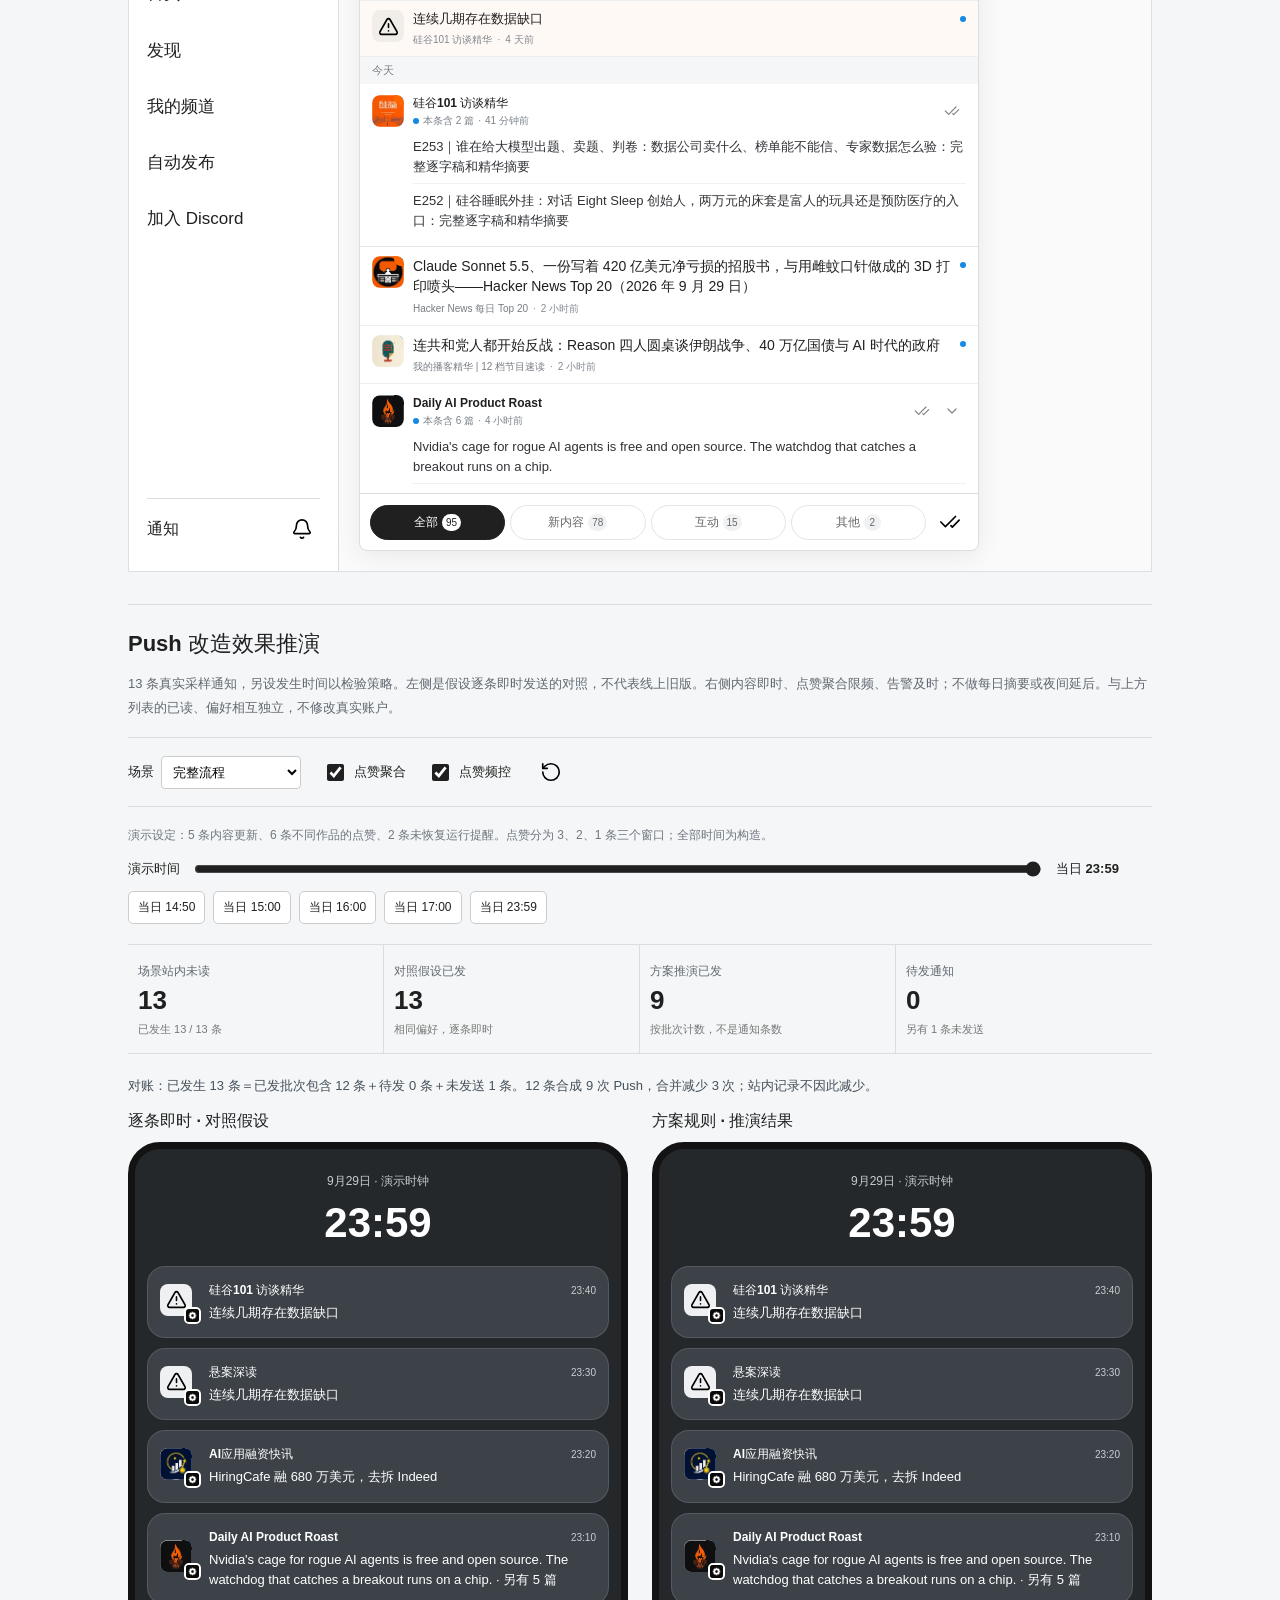
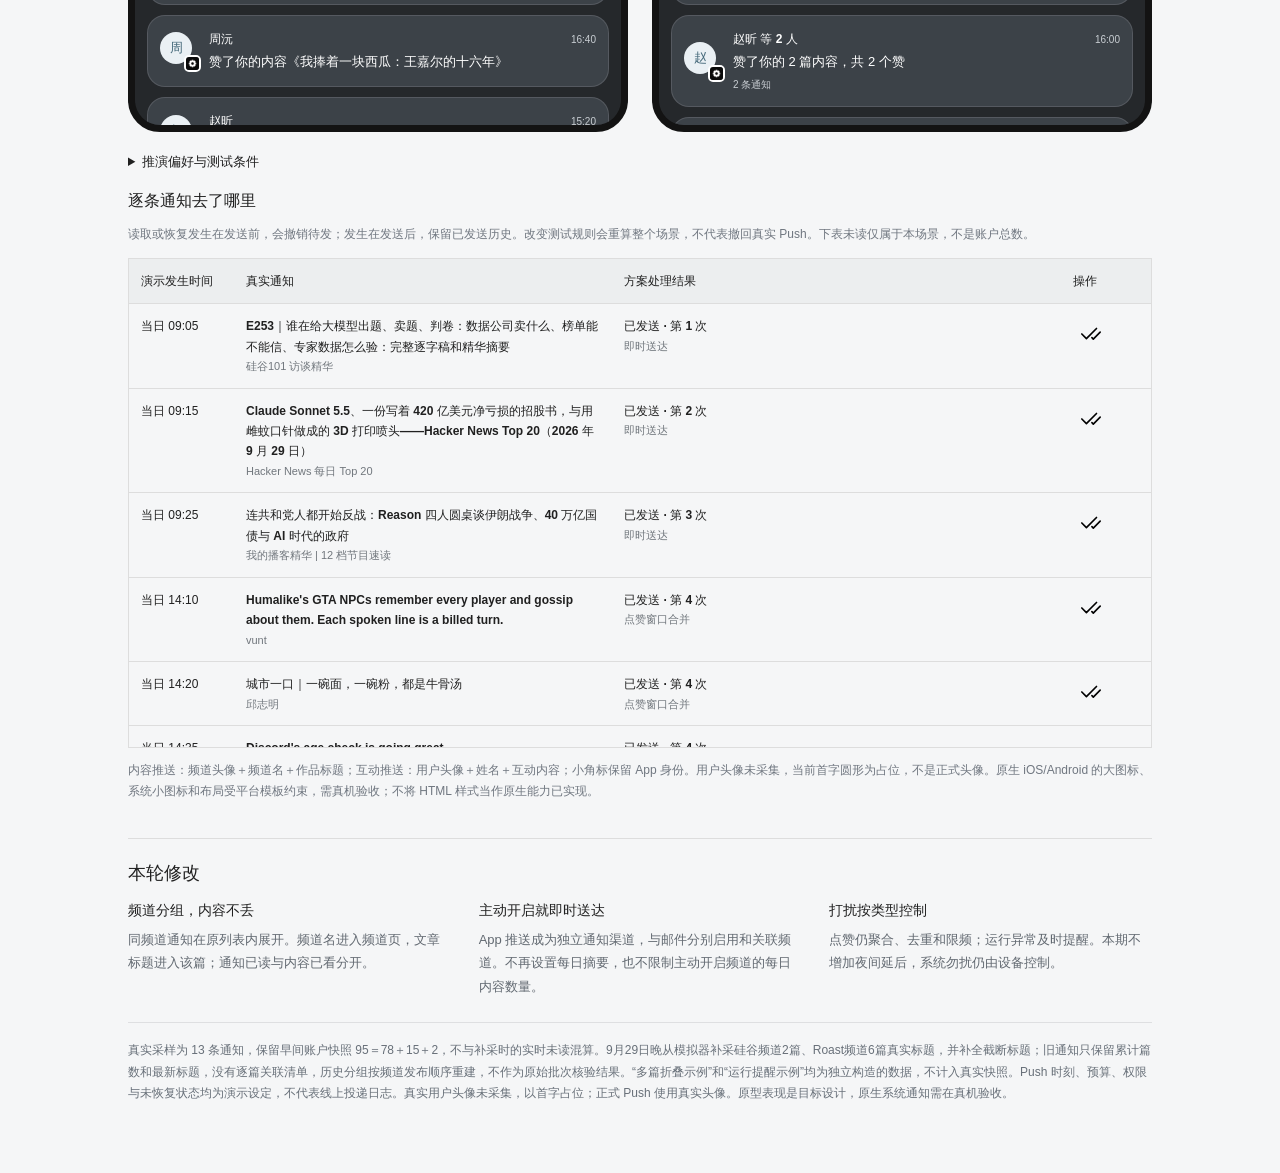
==== commit a76e5e99: "fix: refine notification group visual hierarchy 重复的篇数统计和过重标题让紧凑列表难以扫读。单条通知将篇数和时间收拢到频道头部，多条通知保留各自边界与蓝" ====
--- a/index.html
+++ b/index.html
@@ -1,5 +1,5 @@
 <!doctype html>
-<html lang="zh-CN"><head><meta charset="utf-8"><meta name="viewport" content="width=device-width,initial-scale=1"><meta name="robots" content="noindex,nofollow"><title>NeoDrop 通知改造原型</title><link rel="stylesheet" href="notification-app.css?v=20260929-compact"><link rel="stylesheet" href="push-demo.css"></head>
+<html lang="zh-CN"><head><meta charset="utf-8"><meta name="viewport" content="width=device-width,initial-scale=1"><meta name="robots" content="noindex,nofollow"><title>NeoDrop 通知改造原型</title><link rel="stylesheet" href="notification-app.css?v=20260929-polish"><link rel="stylesheet" href="push-demo.css"></head>
 <body><main>
 <header><h1>NeoDrop 通知改造原型</h1><p>2026.09.29 修订 · App 与 Web · 本地交互演示，不修改真实账户</p></header>
 <nav class="demo-nav" aria-label="原型演示导航"><a href="#app-prototype">App 对比</a><a href="#web-prototype">Web 浮层</a><a href="#push-demo">Push 推演</a><button class="icon" id="reset-walkthrough" title="重置整场演示" aria-label="重置整场演示"></button></nav>
@@ -11,4 +11,4 @@
 <section id="push-demo" class="push-section"></section>
 <section class="reason"><h2>本轮修改</h2><dl><div><dt>频道分组，内容不丢</dt><dd>同频道通知在原列表内展开。频道名进入频道页，文章标题进入该篇；通知已读与内容已看分开。</dd></div><div><dt>主动开启就即时送达</dt><dd>App 推送成为独立通知渠道，与邮件分别启用和关联频道。不再设置每日摘要，也不限制主动开启频道的每日内容数量。</dd></div><div><dt>打扰按类型控制</dt><dd>点赞仍聚合、去重和限频；运行异常及时提醒。本期不增加夜间延后，系统勿扰仍由设备控制。</dd></div></dl></section>
 <p class="limits">真实采样为 13 条通知，保留早间账户快照 95＝78＋15＋2，不与补采时的实时未读混算。9月29日晚从模拟器补采硅谷频道2篇、Roast频道6篇真实标题，并补全截断标题；旧通知只保留累计篇数和最新标题，没有逐篇关联清单，历史分组按频道发布顺序重建，不作为原始批次核验结果。“多篇折叠示例”和“运行提醒示例”均为独立构造的数据，不计入真实快照。Push 时刻、预算、权限与未恢复状态均为演示设定，不代表线上投递日志。真实用户头像未采集，以首字占位；正式 Push 使用真实头像。原型表现是目标设计，原生系统通知需在真机验收。</p>
-</main><dialog id="detail"><button class="icon close" aria-label="关闭"></button><h2></h2><div class="dialog-body"></div><div class="dialog-actions"></div></dialog><script src="simulator-icons.js"></script><script src="notification-app.js?v=20260929-compact"></script><script src="push-plan.js"></script><script src="push-demo.js"></script></body></html>
+</main><dialog id="detail"><button class="icon close" aria-label="关闭"></button><h2></h2><div class="dialog-body"></div><div class="dialog-actions"></div></dialog><script src="simulator-icons.js"></script><script src="notification-app.js?v=20260929-polish"></script><script src="push-plan.js"></script><script src="push-demo.js"></script></body></html>
--- a/notification-app.css
+++ b/notification-app.css
@@ -381,7 +381,7 @@
   padding: 0;
   text-align: left;
   font-size: 14px;
-  font-weight: 650;
+  font-weight: 500;
   line-height: 1.6;
   width: 100%;
   overflow-wrap: anywhere;
@@ -392,14 +392,13 @@
 .channel-group {
   border-bottom: 1px solid #e3e6e8;
   margin: 0;
-  padding: 14px 13px;
-  background: #fafbfc;
+  background: #fff;
 }
 .channel-head {
   display: flex;
   align-items: center;
-  gap: 8px;
-  margin-bottom: 12px;
+  gap: 2px;
+  margin-bottom: 2px;
 }
 .channel-identity {
   display: flex;
@@ -414,70 +413,101 @@
 }
 .channel-identity strong {
   font-size: 12px;
+  font-weight: 600;
   line-height: 1.5;
   overflow-wrap: anywhere;
 }
 .channel-status {
   font-size: 10px;
-  color: #65727f;
-  display: block;
+  color: #7b828a;
+  display: flex;
+  align-items: center;
+  flex-wrap: wrap;
+  gap: 4px;
   font-weight: 400;
-  margin-top: 3px;
+  line-height: 1.5;
+  margin-top: 1px;
 }
 .channel-identity:hover strong {
   text-decoration: underline;
 }
 .channel-toggle {
-  width: 29px;
-  height: 29px;
+  width: 28px;
+  height: 32px;
   padding: 4px;
 }
+.channel-read {
+  width: 28px;
+  height: 32px;
+  padding: 6px;
+}
+.channel-read img,
 .channel-toggle img {
-  width: 18px;
-  height: 18px;
+  width: 16px;
+  height: 16px;
+  opacity: 0.48;
+}
+.channel-read:hover img,
+.channel-toggle:hover img {
+  opacity: 0.85;
+}
+.channel-items {
+  margin-left: 41px;
 }
 .article-item {
-  display: grid;
-  grid-template-columns: 6px minmax(0, 1fr);
-  gap: 10px;
-  padding: 10px 0 10px 4px;
-}
-.article-item .time {
-  margin-top: 4px;
+  padding: 7px 0;
+}
+.article-item + .article-item {
+  border-top: 1px solid #f0f1f2;
 }
 .article-item .content-title {
   font-size: 13px;
+  font-weight: 500;
+  line-height: 1.5;
+  color: #303236;
 }
 .group-actions {
   display: flex;
   align-items: center;
-  justify-content: space-between;
-  gap: 8px;
-  padding-left: 20px;
-  margin-top: 7px;
-}
-.group-actions .icon {
-  width: 28px;
-  height: 28px;
-  padding: 5px;
-}
-.group-actions .icon img {
-  width: 17px;
-  height: 17px;
+  margin: 0 0 0 41px;
+}
+.group-actions .text-action {
+  display: flex;
+  align-items: center;
+  gap: 4px;
+  font-size: 11px;
+  padding: 5px 0 2px;
+  color: #737b84;
+}
+.group-actions img {
+  width: 12px;
+  height: 12px;
+  opacity: 0.55;
+  transform: rotate(90deg);
+}
+.group-actions [aria-expanded="true"] img {
+  transform: rotate(-90deg);
 }
 .notice-meta {
   display: flex;
-  gap: 10px;
+  gap: 4px;
   align-items: center;
   font-size: 10px;
   color: #818891;
-  padding: 4px 0 0 2px;
-}
-.notice-meta .dot {
+  padding-top: 7px;
+}
+.article-item + .notice-meta {
+  border-top: 1px solid #eceef0;
+}
+.notice-indicator {
+  display: inline-flex;
+  align-items: center;
+  width: 6px;
+  height: 6px;
+  flex: none;
+}
+.notice-indicator .dot {
   margin: 0;
-}
-.article-item {
-  padding-block: 5px;
 }
 .status {
   height: 42px;
@@ -566,41 +596,6 @@
 .channel-group,
 .web-notices .channel-group {
   padding: 9px 12px;
-}
-.channel-head {
-  margin-bottom: 4px;
-  gap: 4px;
-}
-.channel-status {
-  margin-top: 1px;
-}
-.channel-read {
-  width: 27px;
-  height: 32px;
-  padding: 5px;
-}
-.channel-read img {
-  width: 17px;
-  height: 17px;
-}
-.channel-toggle {
-  height: 32px;
-  width: 27px;
-}
-.article-item {
-  padding-left: 2px;
-  gap: 8px;
-}
-.article-item .content-title {
-  line-height: 1.5;
-}
-.group-actions {
-  margin: 2px 0 0;
-  padding-left: 16px;
-}
-.group-actions .text-action {
-  font-size: 11px;
-  padding: 3px 0;
 }
 .alert-more {
   display: flex;
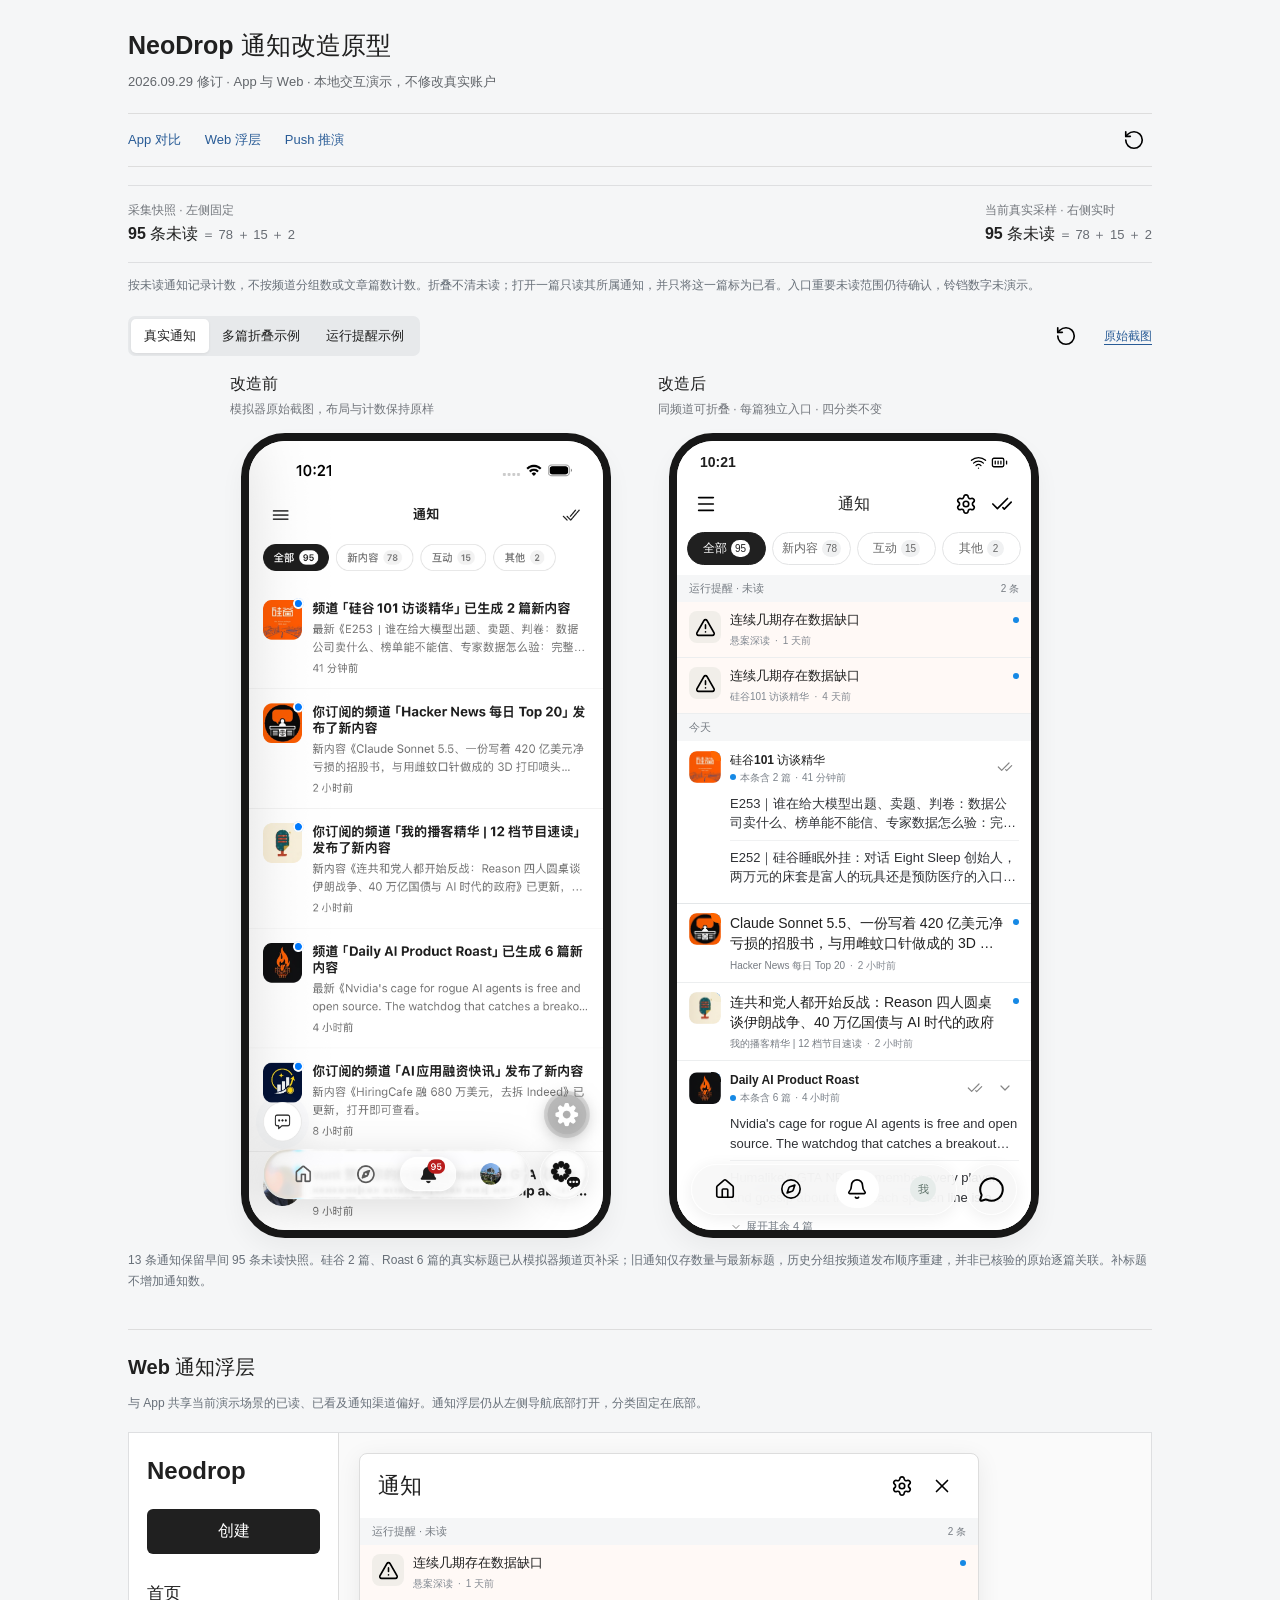
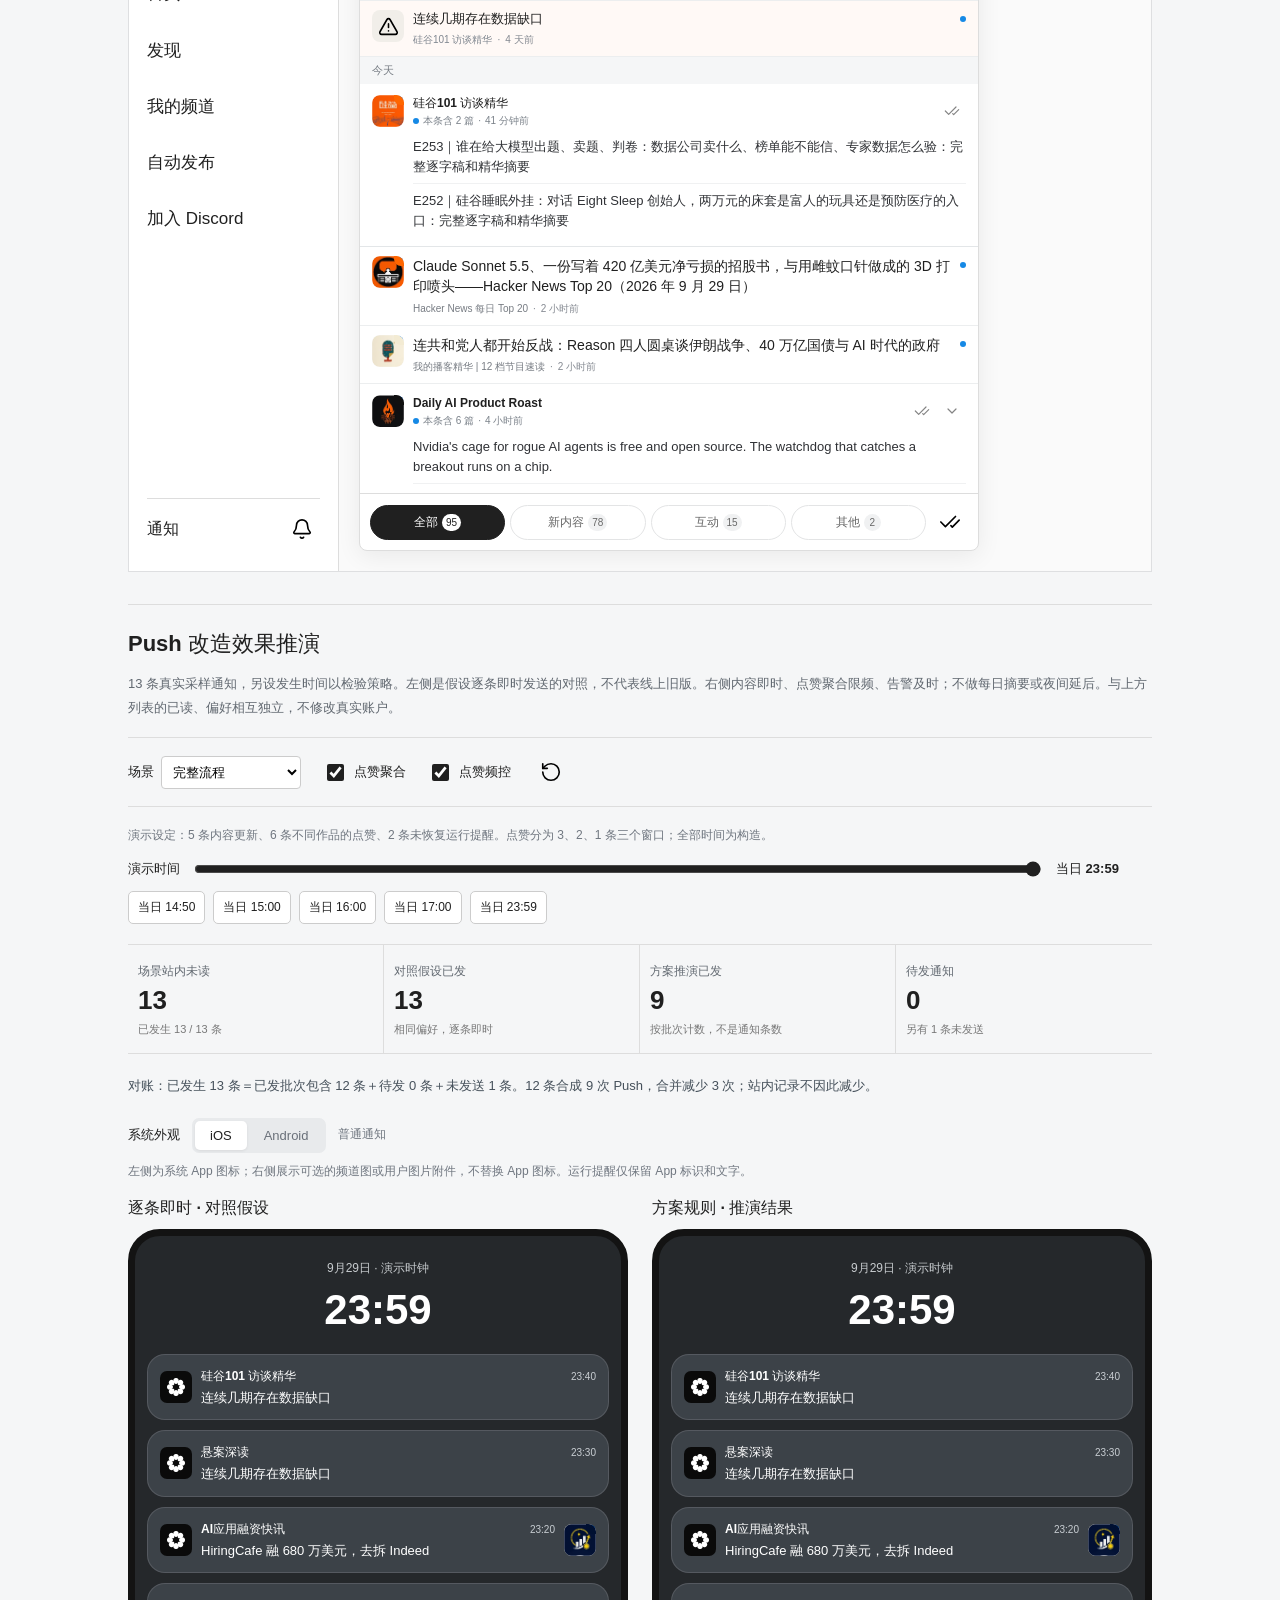
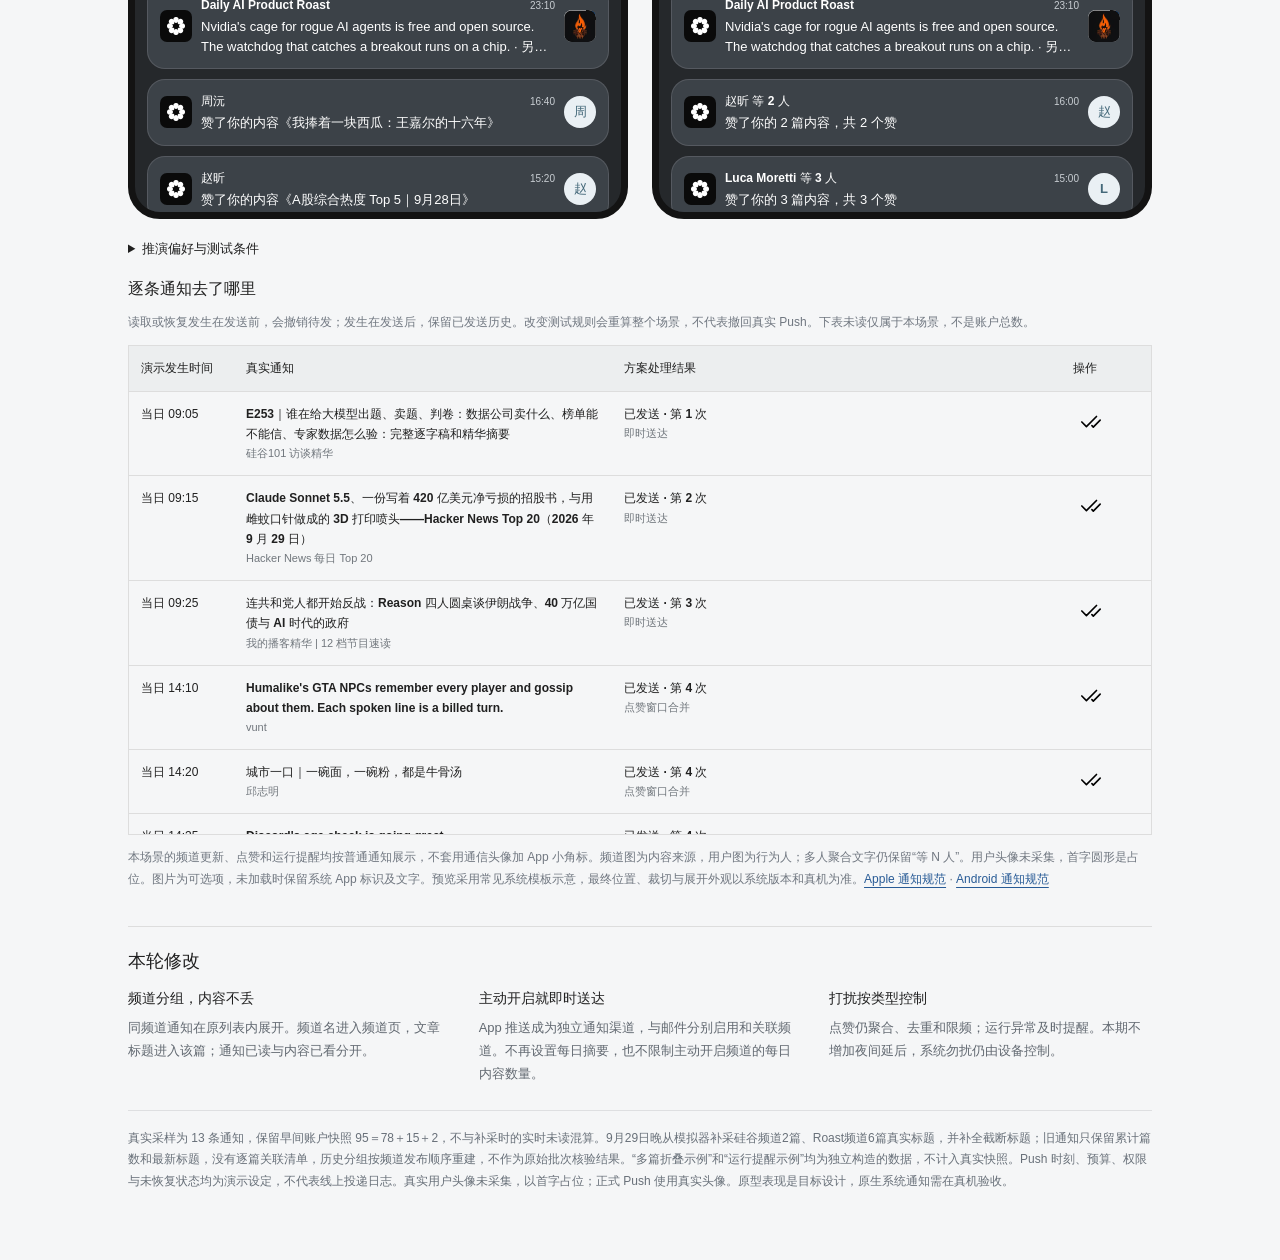
==== commit e34b0b3a: "fix: align push previews with native notification layouts Use distinct iOS and Android ordinary noti" ====
--- a/index.html
+++ b/index.html
@@ -1,5 +1,5 @@
 <!doctype html>
-<html lang="zh-CN"><head><meta charset="utf-8"><meta name="viewport" content="width=device-width,initial-scale=1"><meta name="robots" content="noindex,nofollow"><title>NeoDrop 通知改造原型</title><link rel="stylesheet" href="notification-app.css?v=20260929-polish"><link rel="stylesheet" href="push-demo.css"></head>
+<html lang="zh-CN"><head><meta charset="utf-8"><meta name="viewport" content="width=device-width,initial-scale=1"><meta name="robots" content="noindex,nofollow"><title>NeoDrop 通知改造原型</title><link rel="stylesheet" href="notification-app.css?v=20260929-native"><link rel="stylesheet" href="push-demo.css?v=20260929-native"></head>
 <body><main>
 <header><h1>NeoDrop 通知改造原型</h1><p>2026.09.29 修订 · App 与 Web · 本地交互演示，不修改真实账户</p></header>
 <nav class="demo-nav" aria-label="原型演示导航"><a href="#app-prototype">App 对比</a><a href="#web-prototype">Web 浮层</a><a href="#push-demo">Push 推演</a><button class="icon" id="reset-walkthrough" title="重置整场演示" aria-label="重置整场演示"></button></nav>
@@ -11,4 +11,4 @@
 <section id="push-demo" class="push-section"></section>
 <section class="reason"><h2>本轮修改</h2><dl><div><dt>频道分组，内容不丢</dt><dd>同频道通知在原列表内展开。频道名进入频道页，文章标题进入该篇；通知已读与内容已看分开。</dd></div><div><dt>主动开启就即时送达</dt><dd>App 推送成为独立通知渠道，与邮件分别启用和关联频道。不再设置每日摘要，也不限制主动开启频道的每日内容数量。</dd></div><div><dt>打扰按类型控制</dt><dd>点赞仍聚合、去重和限频；运行异常及时提醒。本期不增加夜间延后，系统勿扰仍由设备控制。</dd></div></dl></section>
 <p class="limits">真实采样为 13 条通知，保留早间账户快照 95＝78＋15＋2，不与补采时的实时未读混算。9月29日晚从模拟器补采硅谷频道2篇、Roast频道6篇真实标题，并补全截断标题；旧通知只保留累计篇数和最新标题，没有逐篇关联清单，历史分组按频道发布顺序重建，不作为原始批次核验结果。“多篇折叠示例”和“运行提醒示例”均为独立构造的数据，不计入真实快照。Push 时刻、预算、权限与未恢复状态均为演示设定，不代表线上投递日志。真实用户头像未采集，以首字占位；正式 Push 使用真实头像。原型表现是目标设计，原生系统通知需在真机验收。</p>
-</main><dialog id="detail"><button class="icon close" aria-label="关闭"></button><h2></h2><div class="dialog-body"></div><div class="dialog-actions"></div></dialog><script src="simulator-icons.js"></script><script src="notification-app.js?v=20260929-polish"></script><script src="push-plan.js"></script><script src="push-demo.js"></script></body></html>
+</main><dialog id="detail"><button class="icon close" aria-label="关闭"></button><h2></h2><div class="dialog-body"></div><div class="dialog-actions"></div></dialog><script src="simulator-icons.js"></script><script src="notification-app.js?v=20260929-polish"></script><script src="push-plan.js"></script><script src="push-demo.js?v=20260929-native"></script></body></html>
--- a/notification-app.css
+++ b/notification-app.css
@@ -943,18 +943,6 @@
   border-bottom: 1px solid #ddd;
   padding: 14px 0;
 }
-.brand-badge {
-  font-size: 9px;
-  font-style: normal;
-  color: white;
-  background: #111;
-  width: 17px;
-  height: 17px;
-  border: 2px solid white;
-  display: grid;
-  place-items: center;
-  border-radius: 5px;
-}
 @media (max-width: 760px) {
   main {
     padding: 20px 16px 40px;
--- a/push-demo.css
+++ b/push-demo.css
@@ -1,11 +1,492 @@
-.tools-right{display:flex;flex-wrap:wrap;gap:12px 20px}
-.demo-nav{position:sticky;top:0;z-index:5;display:flex;align-items:center;gap:24px;min-height:52px;background:#f5f6f7;border-block:1px solid #ddd;margin-bottom:18px;padding:8px 0}.demo-nav a{font-size:13px;text-decoration:none;white-space:nowrap}.demo-nav .icon{margin-left:auto;flex:none}#app-prototype,#web-prototype,#push-demo{scroll-margin-top:72px}@media(max-width:400px){.demo-nav{gap:14px}.demo-nav a{font-size:12px}}
-.push-section{border-top:1px solid #ddd;margin-top:32px;padding-top:24px}.push-section h2{font-size:22px;margin:0 0 10px}.push-section h3{font-size:16px;margin:16px 0 10px}.push-intro{font-size:13px;color:#626971;line-height:1.8}
-.push-controls{display:flex;flex-wrap:wrap;align-items:center;gap:14px 22px;border-block:1px solid #ddd;padding:16px 0;margin:18px 0}.push-controls label{display:flex;gap:7px;align-items:center;font-size:13px}.push-controls input[type=checkbox]{width:17px;height:17px;accent-color:#202020}.push-controls select,.push-advanced select{font:inherit;background:white;border:1px solid #ccc;border-radius:4px;padding:7px;max-width:100%}
-.push-clock{display:flex;align-items:center;flex-wrap:wrap;gap:12px;font-size:13px}.push-clock input{flex:1;min-width:180px;accent-color:#202020}.push-clock output{font-weight:bold;width:96px;font-variant-numeric:tabular-nums}.push-jumps{display:flex;flex-wrap:wrap;gap:8px;margin:12px 0}.push-jumps button{font-size:12px;padding:7px 9px;background:white;border:1px solid #ccc;border-radius:5px}
-.push-stats{display:grid;grid-template-columns:repeat(4,minmax(0,1fr));border-block:1px solid #ddd;margin:20px 0}.push-stats>div{padding:16px 10px;border-right:1px solid #ddd}.push-stats>div:last-child{border:0}.push-stats strong{display:block;font-size:26px;margin-top:5px}.push-stats span{font-size:12px;color:#626971}.push-stats small{font-size:11px;color:#777;display:block;line-height:1.5;margin-top:5px}
-.push-phones{display:grid;grid-template-columns:1fr 1fr;gap:24px}.push-phones h3{margin:0 0 10px}.push-lock{background:#25282b;color:white;border:7px solid #131313;border-radius:32px;height:590px;display:flex;flex-direction:column;overflow:hidden}.push-lock-head{text-align:center;padding:24px 15px 18px;flex:none}.push-lock-head strong{display:block;font-size:42px;line-height:1.2}.push-lock-head span{font-size:12px;color:#c7cbce;display:block;margin-bottom:8px}.push-lock-list{padding:0 12px 18px;overflow:auto;min-height:0;flex:1}
-.push-card{width:100%;display:flex;align-items:center;gap:12px;text-align:left;background:#41474dde;color:white;border:1px solid #ffffff20;border-radius:18px;padding:14px 12px;margin-bottom:10px}.push-avatar{width:37px;height:37px;flex:none;position:relative}.push-avatar .brand-badge{position:absolute;bottom:-3px;right:-4px}.push-message{min-width:0;flex:1}.push-meta{display:flex;align-items:baseline;justify-content:space-between;gap:8px;margin-bottom:4px}.push-meta strong{font-size:12px;line-height:1.5;overflow-wrap:anywhere}.push-meta time{font-size:10px;color:#c9ced3;flex:none}.push-text{font-size:13px;line-height:1.55;display:block;overflow-wrap:anywhere}.push-stack{font-size:10px;color:#c9ced3;display:block;margin-top:6px}.push-empty{font-size:13px;color:#c4c9ce;text-align:center;padding:36px 12px;line-height:1.8}
-.push-ledger{overflow:auto;max-height:490px;border:1px solid #ddd;margin-top:12px}.push-ledger table{border-collapse:collapse;width:100%;font-size:12px;table-layout:fixed}.push-ledger th{background:#eceeef;text-align:left;position:sticky;top:0;z-index:1}.push-ledger td,.push-ledger th{padding:12px;vertical-align:top;line-height:1.7;border-bottom:1px solid #ddd;overflow-wrap:anywhere}.push-ledger th:first-child{width:105px}.push-ledger th:nth-child(2){width:37%}.push-ledger th:last-child{width:90px}.push-ledger td strong{font-size:12px}.push-ledger small{display:block;color:#71777d;font-size:11px}.push-ledger .icon{display:inline-grid;width:30px;height:30px}
-.push-audit{font-size:13px;line-height:1.8;color:#46515b}.push-advanced{margin:18px 0;font-size:13px;line-height:1.8}.push-advanced summary{cursor:pointer}.push-advanced .push-controls{margin-top:8px}.push-channel{display:grid;grid-template-columns:repeat(2,minmax(0,1fr));gap:10px}.push-channel label{display:flex;gap:8px;align-items:flex-start;overflow-wrap:anywhere}.push-advanced input[type=number]{width:55px;font:inherit;padding:4px}.push-detail-list{padding-left:20px;font-size:13px;line-height:1.8}.push-muted{color:#707780;font-size:12px;line-height:1.8}
-@media(max-width:760px){.push-phones{grid-template-columns:1fr}.push-lock{max-width:370px;width:100%;margin:auto}.push-stats{grid-template-columns:repeat(2,minmax(0,1fr))}.push-stats>div:nth-child(2){border-right:0}.push-stats>div:nth-child(-n+2){border-bottom:1px solid #ddd}.push-channel{grid-template-columns:1fr}.push-ledger table{min-width:670px}.push-section h2{font-size:20px}.push-clock input{min-width:100px}.push-controls{gap:12px}.push-controls label{max-width:100%}.push-controls select{max-width:210px}}
+.tools-right {
+  display: flex;
+  flex-wrap: wrap;
+  gap: 12px 20px;
+}
+.demo-nav {
+  position: sticky;
+  top: 0;
+  z-index: 5;
+  display: flex;
+  align-items: center;
+  gap: 24px;
+  min-height: 52px;
+  background: #f5f6f7;
+  border-block: 1px solid #ddd;
+  margin-bottom: 18px;
+  padding: 8px 0;
+}
+.demo-nav a {
+  font-size: 13px;
+  text-decoration: none;
+  white-space: nowrap;
+}
+.demo-nav .icon {
+  margin-left: auto;
+  flex: none;
+}
+#app-prototype,
+#web-prototype,
+#push-demo {
+  scroll-margin-top: 72px;
+}
+@media (max-width: 400px) {
+  .demo-nav {
+    gap: 14px;
+  }
+  .demo-nav a {
+    font-size: 12px;
+  }
+}
+.push-section {
+  border-top: 1px solid #ddd;
+  margin-top: 32px;
+  padding-top: 24px;
+}
+.push-section h2 {
+  font-size: 22px;
+  margin: 0 0 10px;
+}
+.push-section h3 {
+  font-size: 16px;
+  margin: 16px 0 10px;
+}
+.push-intro {
+  font-size: 13px;
+  color: #626971;
+  line-height: 1.8;
+}
+.push-controls {
+  display: flex;
+  flex-wrap: wrap;
+  align-items: center;
+  gap: 14px 22px;
+  border-block: 1px solid #ddd;
+  padding: 16px 0;
+  margin: 18px 0;
+}
+.push-controls label {
+  display: flex;
+  gap: 7px;
+  align-items: center;
+  font-size: 13px;
+}
+.push-controls input[type="checkbox"] {
+  width: 17px;
+  height: 17px;
+  accent-color: #202020;
+}
+.push-controls select,
+.push-advanced select {
+  font: inherit;
+  background: white;
+  border: 1px solid #ccc;
+  border-radius: 4px;
+  padding: 7px;
+  max-width: 100%;
+}
+.push-clock {
+  display: flex;
+  align-items: center;
+  flex-wrap: wrap;
+  gap: 12px;
+  font-size: 13px;
+}
+.push-clock input {
+  flex: 1;
+  min-width: 180px;
+  accent-color: #202020;
+}
+.push-clock output {
+  font-weight: bold;
+  width: 96px;
+  font-variant-numeric: tabular-nums;
+}
+.push-jumps {
+  display: flex;
+  flex-wrap: wrap;
+  gap: 8px;
+  margin: 12px 0;
+}
+.push-jumps button {
+  font-size: 12px;
+  padding: 7px 9px;
+  background: white;
+  border: 1px solid #ccc;
+  border-radius: 5px;
+}
+.push-stats {
+  display: grid;
+  grid-template-columns: repeat(4, minmax(0, 1fr));
+  border-block: 1px solid #ddd;
+  margin: 20px 0;
+}
+.push-stats > div {
+  padding: 16px 10px;
+  border-right: 1px solid #ddd;
+}
+.push-stats > div:last-child {
+  border: 0;
+}
+.push-stats strong {
+  display: block;
+  font-size: 26px;
+  margin-top: 5px;
+}
+.push-stats span {
+  font-size: 12px;
+  color: #626971;
+}
+.push-stats small {
+  font-size: 11px;
+  color: #777;
+  display: block;
+  line-height: 1.5;
+  margin-top: 5px;
+}
+.push-phones {
+  display: grid;
+  grid-template-columns: repeat(2, minmax(0, 1fr));
+  gap: 24px;
+}
+.push-phones > div {
+  min-width: 0;
+}
+.push-phones h3 {
+  margin: 0 0 10px;
+}
+.push-lock {
+  background: #25282b;
+  color: white;
+  border: 7px solid #131313;
+  border-radius: 32px;
+  height: 590px;
+  display: flex;
+  flex-direction: column;
+  overflow: hidden;
+}
+.push-lock-head {
+  text-align: center;
+  padding: 24px 15px 18px;
+  flex: none;
+}
+.push-lock-head strong {
+  display: block;
+  font-size: 42px;
+  line-height: 1.2;
+}
+.push-lock-head span {
+  font-size: 12px;
+  color: #c7cbce;
+  display: block;
+  margin-bottom: 8px;
+}
+.push-lock-list {
+  padding: 0 12px 18px;
+  overflow: auto;
+  min-height: 0;
+  flex: 1;
+}
+.push-platform {
+  display: flex;
+  align-items: center;
+  flex-wrap: wrap;
+  gap: 12px;
+  font-size: 13px;
+  margin: 20px 0 8px;
+}
+.push-platform-switch {
+  display: flex;
+  padding: 3px;
+  background: #e8eaec;
+  border-radius: 7px;
+  gap: 2px;
+}
+.push-platform-switch button {
+  border: 0;
+  border-radius: 5px;
+  background: transparent;
+  padding: 7px 15px;
+  font: inherit;
+  color: #697079;
+}
+.push-platform-switch button[aria-pressed="true"] {
+  background: #fff;
+  color: #202020;
+  box-shadow: 0 1px 3px #00000012;
+}
+#push-platform-note {
+  margin: 0 0 16px;
+}
+.push-card {
+  width: 100%;
+  text-align: left;
+  background: #41474dde;
+  color: white;
+  border: 1px solid #ffffff20;
+  border-radius: 18px;
+  padding: 12px;
+  margin-bottom: 10px;
+}
+.push-card-open {
+  width: 100%;
+  display: flex;
+  align-items: center;
+  gap: 9px;
+  padding: 0;
+  border: 0;
+  background: none;
+  color: inherit;
+  text-align: left;
+}
+.push-app-logo {
+  width: 32px;
+  height: 32px;
+  flex: none;
+  border-radius: 7px;
+}
+.push-avatar {
+  width: 32px;
+  height: 32px;
+  flex: none;
+  display: block;
+}
+.push-message {
+  min-width: 0;
+  flex: 1;
+}
+.push-meta {
+  display: flex;
+  align-items: baseline;
+  justify-content: space-between;
+  gap: 6px;
+  margin-bottom: 3px;
+}
+.push-meta strong {
+  font-size: 12px;
+  line-height: 1.5;
+  display: block;
+  overflow: hidden;
+  white-space: nowrap;
+  text-overflow: ellipsis;
+  min-width: 0;
+}
+.push-meta time {
+  font-size: 10px;
+  color: #c9ced3;
+  flex: none;
+}
+.push-text {
+  font-size: 13px;
+  line-height: 1.5;
+  display: -webkit-box;
+  -webkit-box-orient: vertical;
+  -webkit-line-clamp: 2;
+  overflow: hidden;
+  overflow-wrap: anywhere;
+}
+.push-empty {
+  font-size: 13px;
+  color: #c4c9ce;
+  text-align: center;
+  padding: 36px 12px;
+  line-height: 1.8;
+}
+.push-app-header {
+  display: flex;
+  align-items: center;
+  gap: 6px;
+  font-size: 10px;
+  line-height: 1.5;
+  color: #c9ced3;
+  margin-bottom: 5px;
+}
+.push-small-logo {
+  display: block;
+  width: 16px;
+  height: 16px;
+  flex: none;
+  overflow: hidden;
+  mix-blend-mode: screen;
+  opacity: 0.8;
+}
+.push-small-logo img {
+  display: block;
+  width: 28px;
+  height: 28px;
+  max-width: none;
+  transform: translate(-6px, -6px);
+  filter: contrast(2);
+}
+.push-expand {
+  margin-left: auto;
+  display: grid;
+  place-items: center;
+  width: 26px;
+  height: 26px;
+  border: 0;
+  border-radius: 50%;
+  background: #ffffff12;
+  padding: 5px;
+}
+.push-expand img {
+  width: 14px;
+  height: 14px;
+  filter: invert(1);
+  transform: rotate(90deg);
+}
+.push-expand[aria-expanded="true"] img {
+  transform: rotate(-90deg);
+}
+[data-platform="android"] .push-card {
+  padding: 10px 13px 13px;
+  border-radius: 20px;
+}
+[data-platform="android"] .push-card-open {
+  gap: 12px;
+}
+[data-platform="android"] .push-text {
+  -webkit-line-clamp: 1;
+}
+[data-platform="android"] .push-card.is-expanded .push-text {
+  -webkit-line-clamp: unset;
+}
+[data-platform="android"] .push-meta strong {
+  font-size: 13px;
+}
+.push-card-open:focus-visible,
+.push-expand:focus-visible {
+  outline: 2px solid #fff;
+  outline-offset: 3px;
+}
+.push-ledger {
+  overflow: auto;
+  max-height: 490px;
+  border: 1px solid #ddd;
+  margin-top: 12px;
+}
+.push-ledger table {
+  border-collapse: collapse;
+  width: 100%;
+  font-size: 12px;
+  table-layout: fixed;
+}
+.push-ledger th {
+  background: #eceeef;
+  text-align: left;
+  position: sticky;
+  top: 0;
+  z-index: 1;
+}
+.push-ledger td,
+.push-ledger th {
+  padding: 12px;
+  vertical-align: top;
+  line-height: 1.7;
+  border-bottom: 1px solid #ddd;
+  overflow-wrap: anywhere;
+}
+.push-ledger th:first-child {
+  width: 105px;
+}
+.push-ledger th:nth-child(2) {
+  width: 37%;
+}
+.push-ledger th:last-child {
+  width: 90px;
+}
+.push-ledger td strong {
+  font-size: 12px;
+}
+.push-ledger small {
+  display: block;
+  color: #71777d;
+  font-size: 11px;
+}
+.push-ledger .icon {
+  display: inline-grid;
+  width: 30px;
+  height: 30px;
+}
+.push-audit {
+  font-size: 13px;
+  line-height: 1.8;
+  color: #46515b;
+}
+.push-advanced {
+  margin: 18px 0;
+  font-size: 13px;
+  line-height: 1.8;
+}
+.push-advanced summary {
+  cursor: pointer;
+}
+.push-advanced .push-controls {
+  margin-top: 8px;
+}
+.push-channel {
+  display: grid;
+  grid-template-columns: repeat(2, minmax(0, 1fr));
+  gap: 10px;
+}
+.push-channel label {
+  display: flex;
+  gap: 8px;
+  align-items: flex-start;
+  overflow-wrap: anywhere;
+}
+.push-advanced input[type="number"] {
+  width: 55px;
+  font: inherit;
+  padding: 4px;
+}
+.push-detail-list {
+  padding-left: 20px;
+  font-size: 13px;
+  line-height: 1.8;
+}
+.push-muted {
+  color: #707780;
+  font-size: 12px;
+  line-height: 1.8;
+}
+@media (max-width: 760px) {
+  .push-phones {
+    grid-template-columns: minmax(0, 1fr);
+  }
+  .push-lock {
+    max-width: 370px;
+    width: 100%;
+    margin: auto;
+  }
+  .push-stats {
+    grid-template-columns: repeat(2, minmax(0, 1fr));
+  }
+  .push-stats > div:nth-child(2) {
+    border-right: 0;
+  }
+  .push-stats > div:nth-child(-n + 2) {
+    border-bottom: 1px solid #ddd;
+  }
+  .push-channel {
+    grid-template-columns: 1fr;
+  }
+  .push-ledger table {
+    min-width: 670px;
+  }
+  .push-section h2 {
+    font-size: 20px;
+  }
+  .push-clock input {
+    min-width: 100px;
+  }
+  .push-controls {
+    gap: 12px;
+  }
+  .push-controls label {
+    max-width: 100%;
+  }
+  .push-controls select {
+    max-width: 210px;
+  }
+}
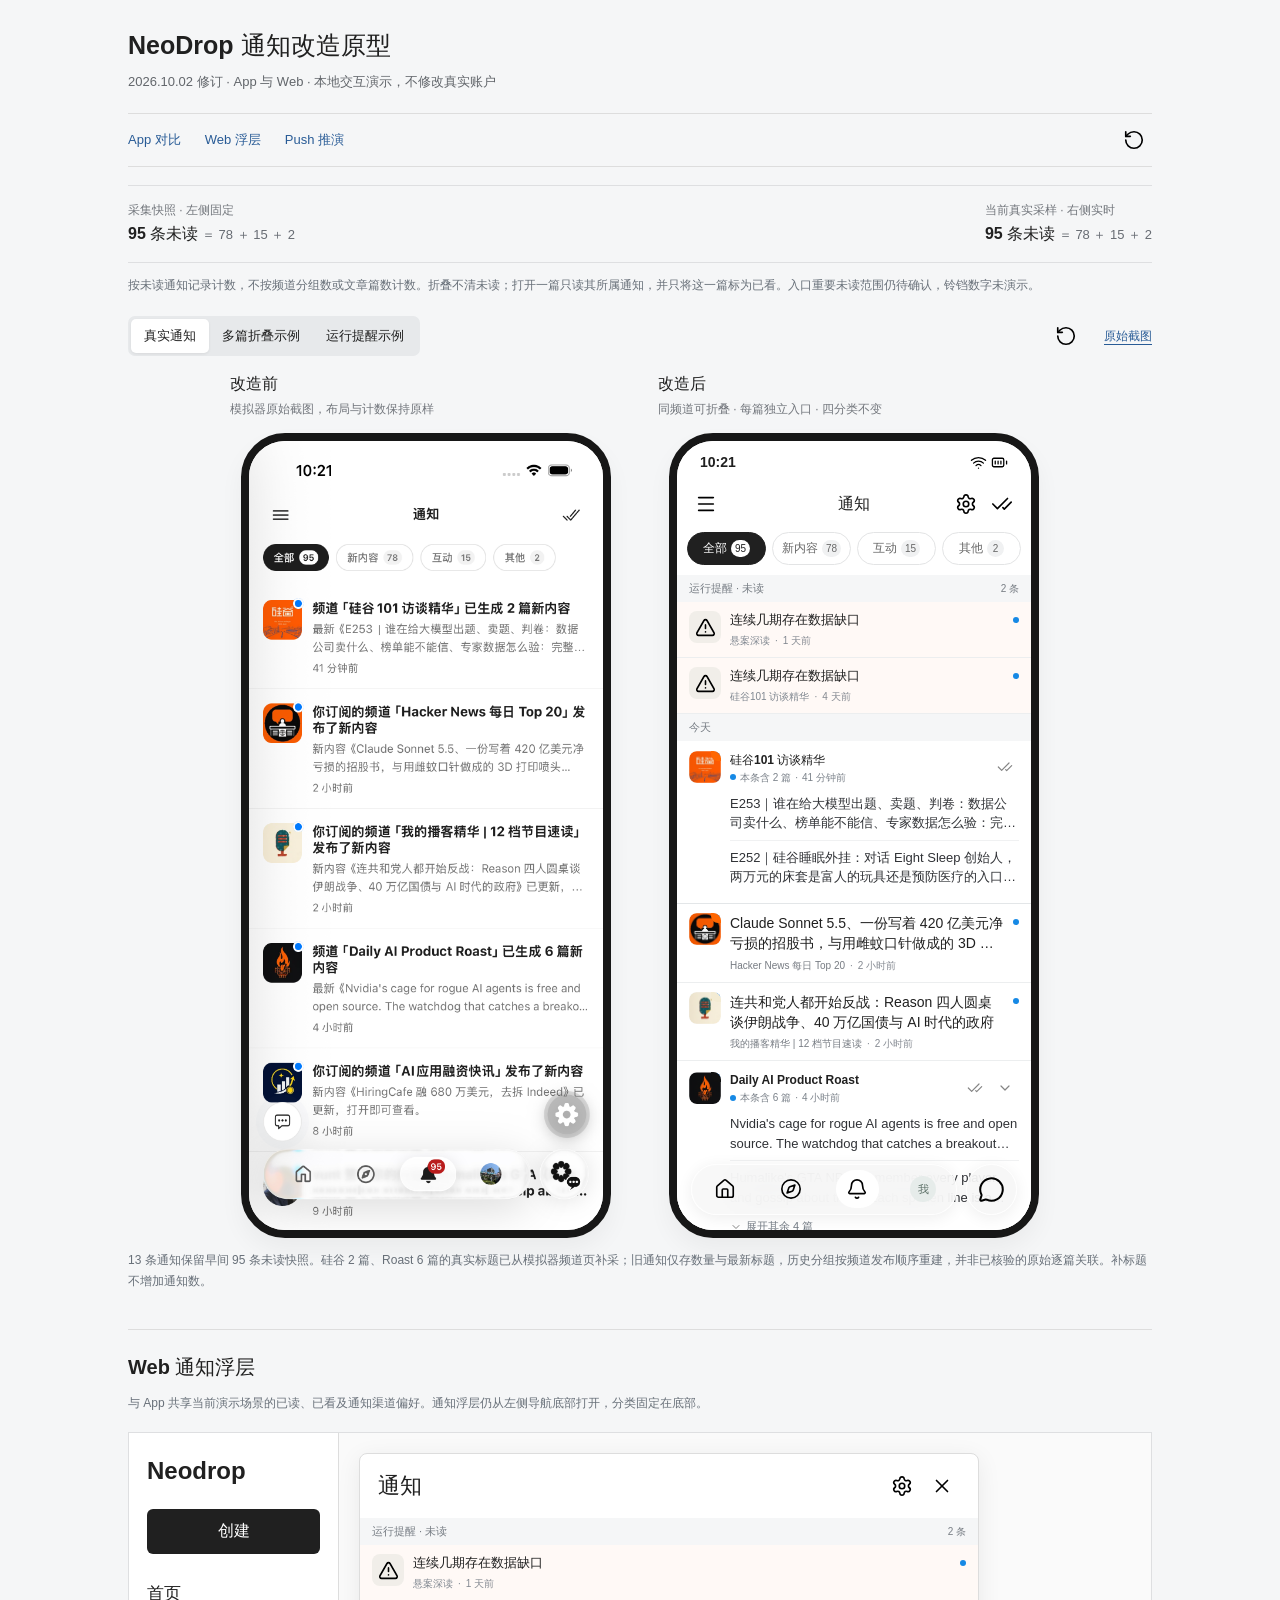
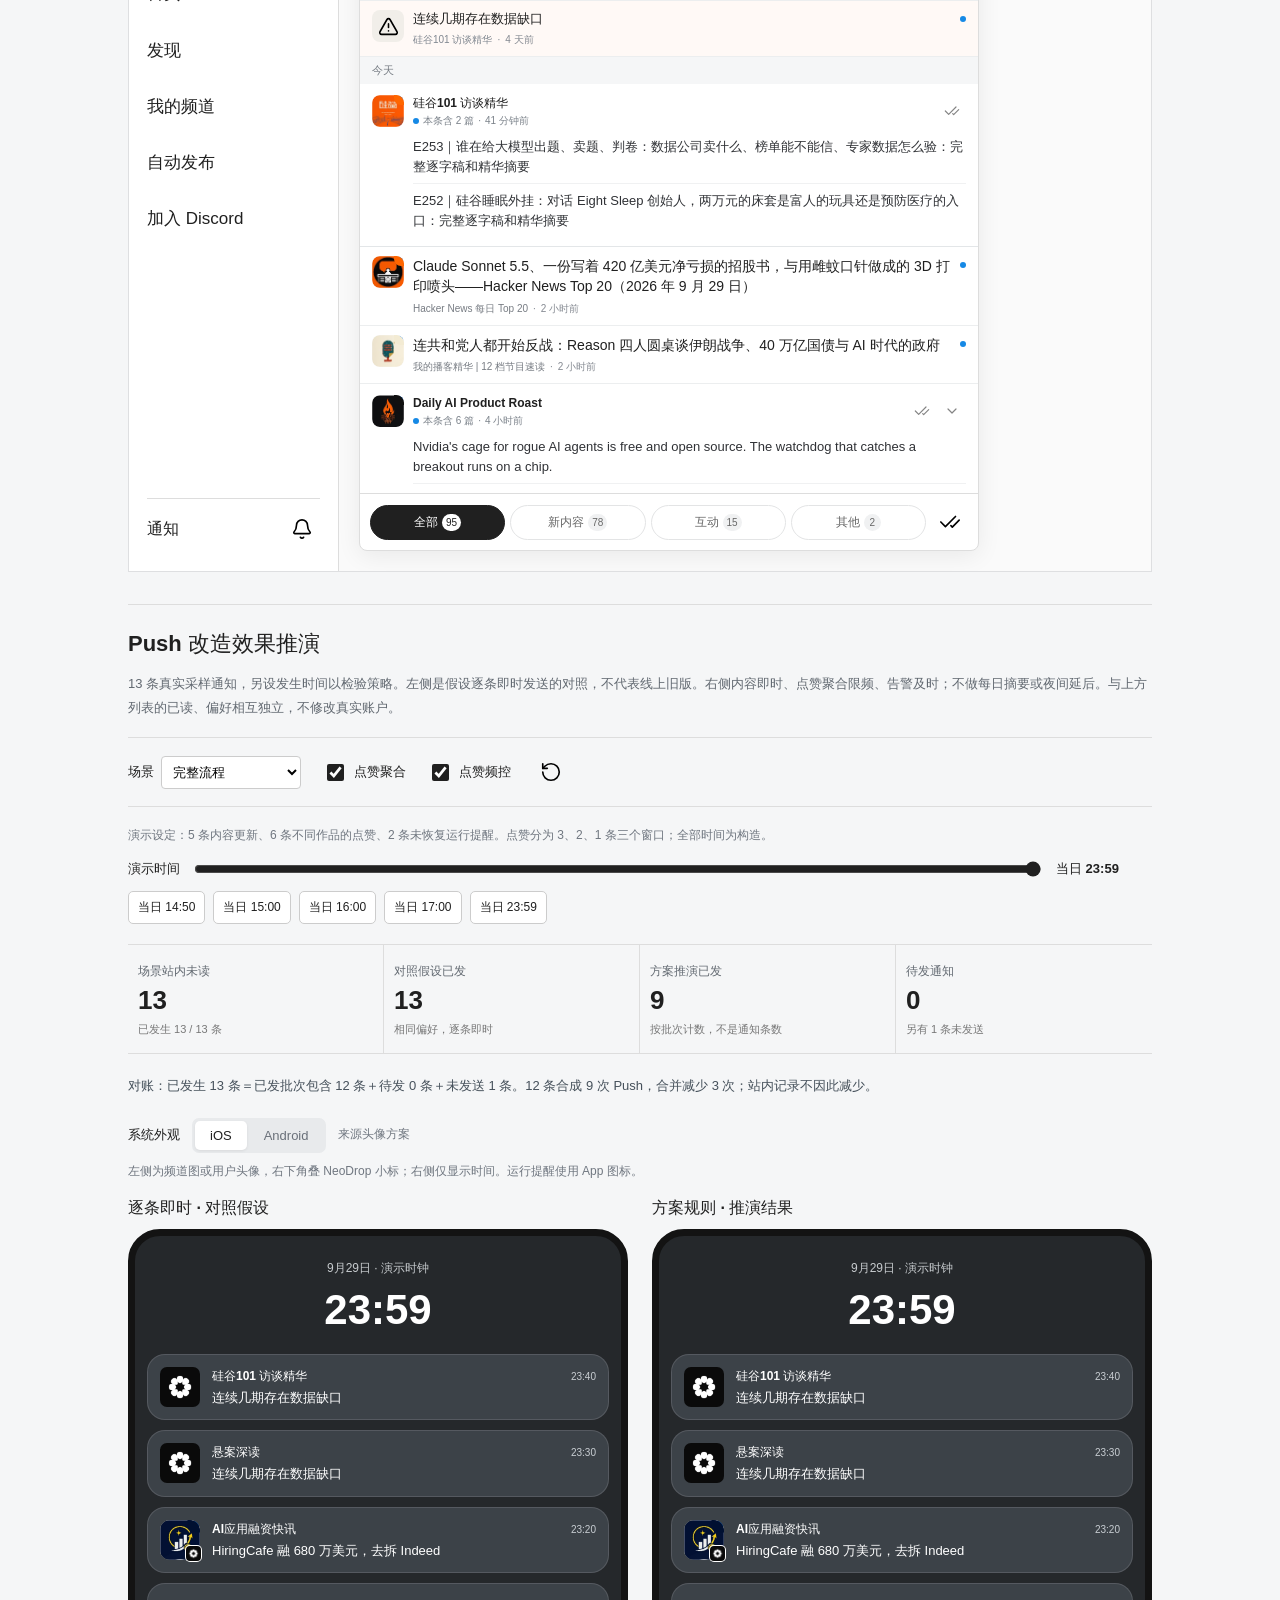
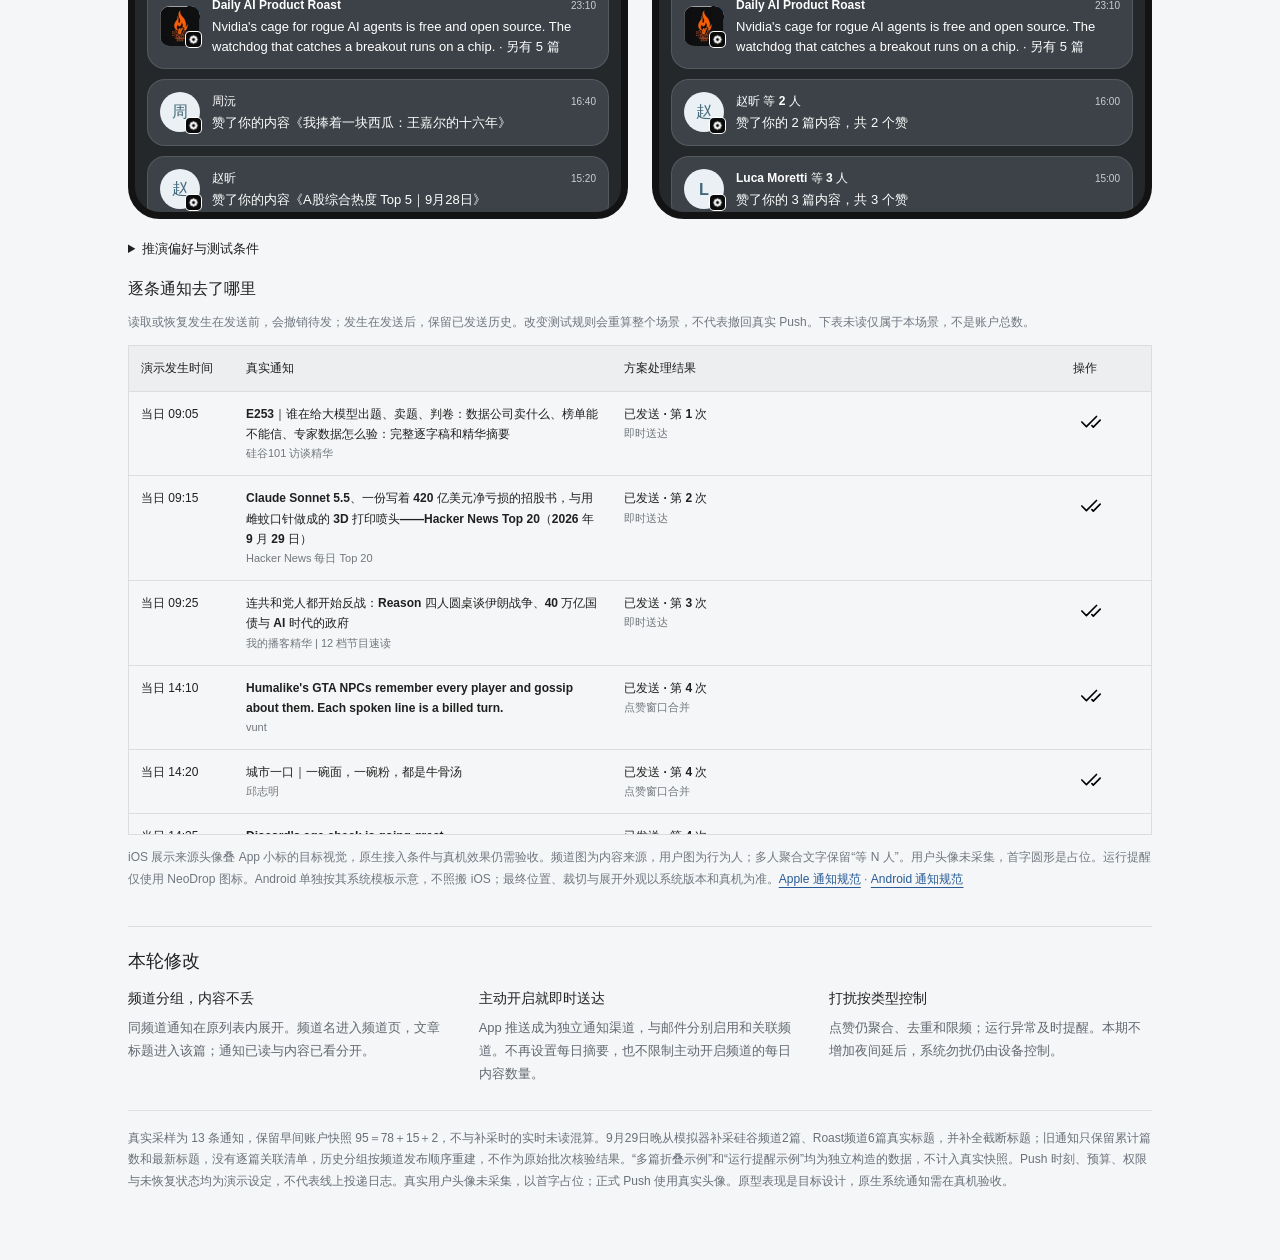
==== commit 89fbd8cd: "fix: match iOS push icons to source avatar references The reference notifications combine the source" ====
--- a/index.html
+++ b/index.html
@@ -1,7 +1,7 @@
 <!doctype html>
-<html lang="zh-CN"><head><meta charset="utf-8"><meta name="viewport" content="width=device-width,initial-scale=1"><meta name="robots" content="noindex,nofollow"><title>NeoDrop 通知改造原型</title><link rel="stylesheet" href="notification-app.css?v=20260929-native"><link rel="stylesheet" href="push-demo.css?v=20260929-native"></head>
+<html lang="zh-CN"><head><meta charset="utf-8"><meta name="viewport" content="width=device-width,initial-scale=1"><meta name="robots" content="noindex,nofollow"><title>NeoDrop 通知改造原型</title><link rel="stylesheet" href="notification-app.css?v=20260929-native"><link rel="stylesheet" href="push-demo.css?v=20261002-source-avatar"></head>
 <body><main>
-<header><h1>NeoDrop 通知改造原型</h1><p>2026.09.29 修订 · App 与 Web · 本地交互演示，不修改真实账户</p></header>
+<header><h1>NeoDrop 通知改造原型</h1><p>2026.10.02 修订 · App 与 Web · 本地交互演示，不修改真实账户</p></header>
 <nav class="demo-nav" aria-label="原型演示导航"><a href="#app-prototype">App 对比</a><a href="#web-prototype">Web 浮层</a><a href="#push-demo">Push 推演</a><button class="icon" id="reset-walkthrough" title="重置整场演示" aria-label="重置整场演示"></button></nav>
 <section id="app-prototype"><div class="snapshot"><div id="baseline-counts"></div><div id="current-counts" aria-live="polite"></div></div>
 <p class="count-rule">按未读通知记录计数，不按频道分组数或文章篇数计数。折叠不清未读；打开一篇只读其所属通知，并只将这一篇标为已看。入口重要未读范围仍待确认，铃铛数字未演示。</p>
@@ -11,4 +11,4 @@
 <section id="push-demo" class="push-section"></section>
 <section class="reason"><h2>本轮修改</h2><dl><div><dt>频道分组，内容不丢</dt><dd>同频道通知在原列表内展开。频道名进入频道页，文章标题进入该篇；通知已读与内容已看分开。</dd></div><div><dt>主动开启就即时送达</dt><dd>App 推送成为独立通知渠道，与邮件分别启用和关联频道。不再设置每日摘要，也不限制主动开启频道的每日内容数量。</dd></div><div><dt>打扰按类型控制</dt><dd>点赞仍聚合、去重和限频；运行异常及时提醒。本期不增加夜间延后，系统勿扰仍由设备控制。</dd></div></dl></section>
 <p class="limits">真实采样为 13 条通知，保留早间账户快照 95＝78＋15＋2，不与补采时的实时未读混算。9月29日晚从模拟器补采硅谷频道2篇、Roast频道6篇真实标题，并补全截断标题；旧通知只保留累计篇数和最新标题，没有逐篇关联清单，历史分组按频道发布顺序重建，不作为原始批次核验结果。“多篇折叠示例”和“运行提醒示例”均为独立构造的数据，不计入真实快照。Push 时刻、预算、权限与未恢复状态均为演示设定，不代表线上投递日志。真实用户头像未采集，以首字占位；正式 Push 使用真实头像。原型表现是目标设计，原生系统通知需在真机验收。</p>
-</main><dialog id="detail"><button class="icon close" aria-label="关闭"></button><h2></h2><div class="dialog-body"></div><div class="dialog-actions"></div></dialog><script src="simulator-icons.js"></script><script src="notification-app.js?v=20260929-polish"></script><script src="push-plan.js"></script><script src="push-demo.js?v=20260929-native"></script></body></html>
+</main><dialog id="detail"><button class="icon close" aria-label="关闭"></button><h2></h2><div class="dialog-body"></div><div class="dialog-actions"></div></dialog><script src="simulator-icons.js"></script><script src="notification-app.js?v=20260929-polish"></script><script src="push-plan.js"></script><script src="push-demo.js?v=20261002-source-avatar"></script></body></html>
--- a/push-demo.css
+++ b/push-demo.css
@@ -250,6 +250,30 @@
   height: 32px;
   flex: none;
   display: block;
+  position: relative;
+}
+[data-platform="ios"] .push-card-open {
+  gap: 12px;
+}
+[data-platform="ios"] .push-avatar,
+[data-platform="ios"] .push-app-logo {
+  width: 40px;
+  height: 40px;
+}
+[data-platform="ios"] .push-avatar > .avatar {
+  display: grid;
+  transform: scale(1.25);
+  transform-origin: top left;
+}
+.push-brand-badge {
+  position: absolute;
+  right: -2px;
+  bottom: -2px;
+  width: 17px;
+  height: 17px;
+  padding: 1px;
+  background: #fff;
+  border-radius: 5px;
 }
 .push-message {
   min-width: 0;
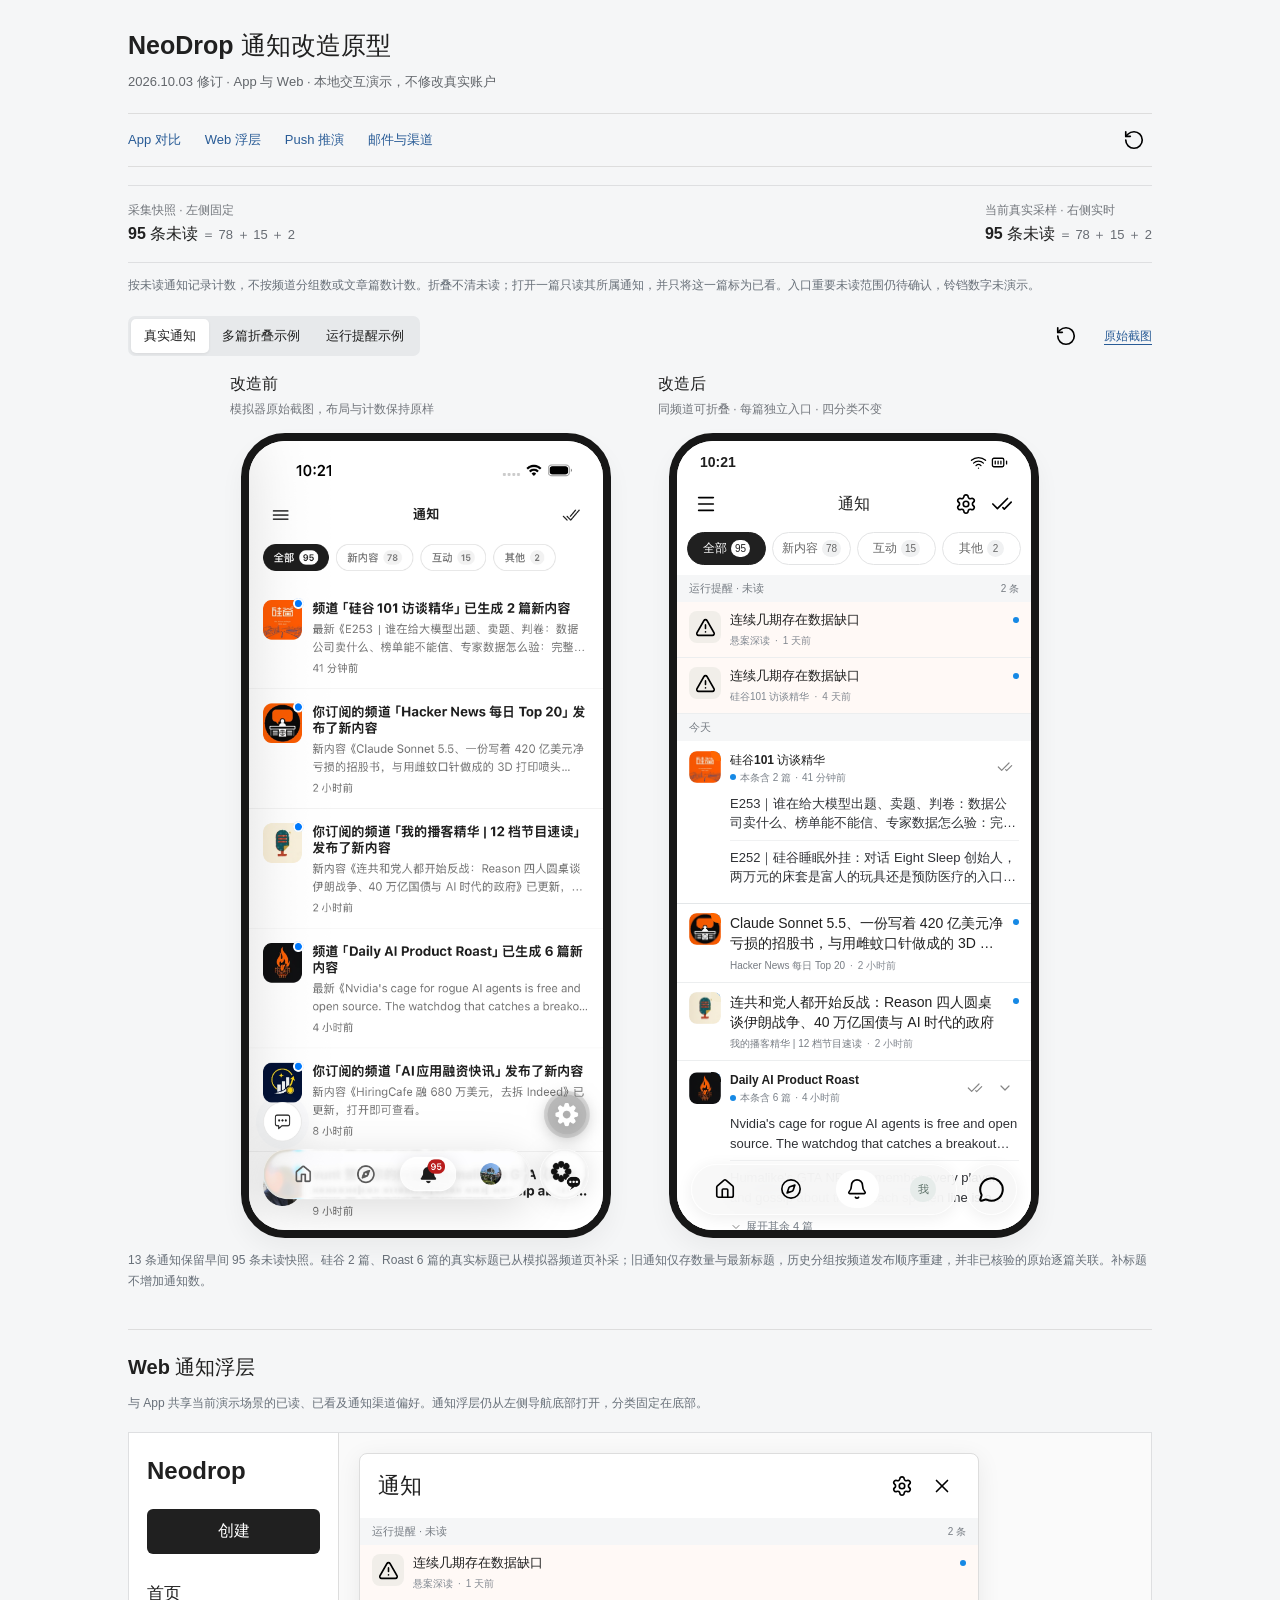
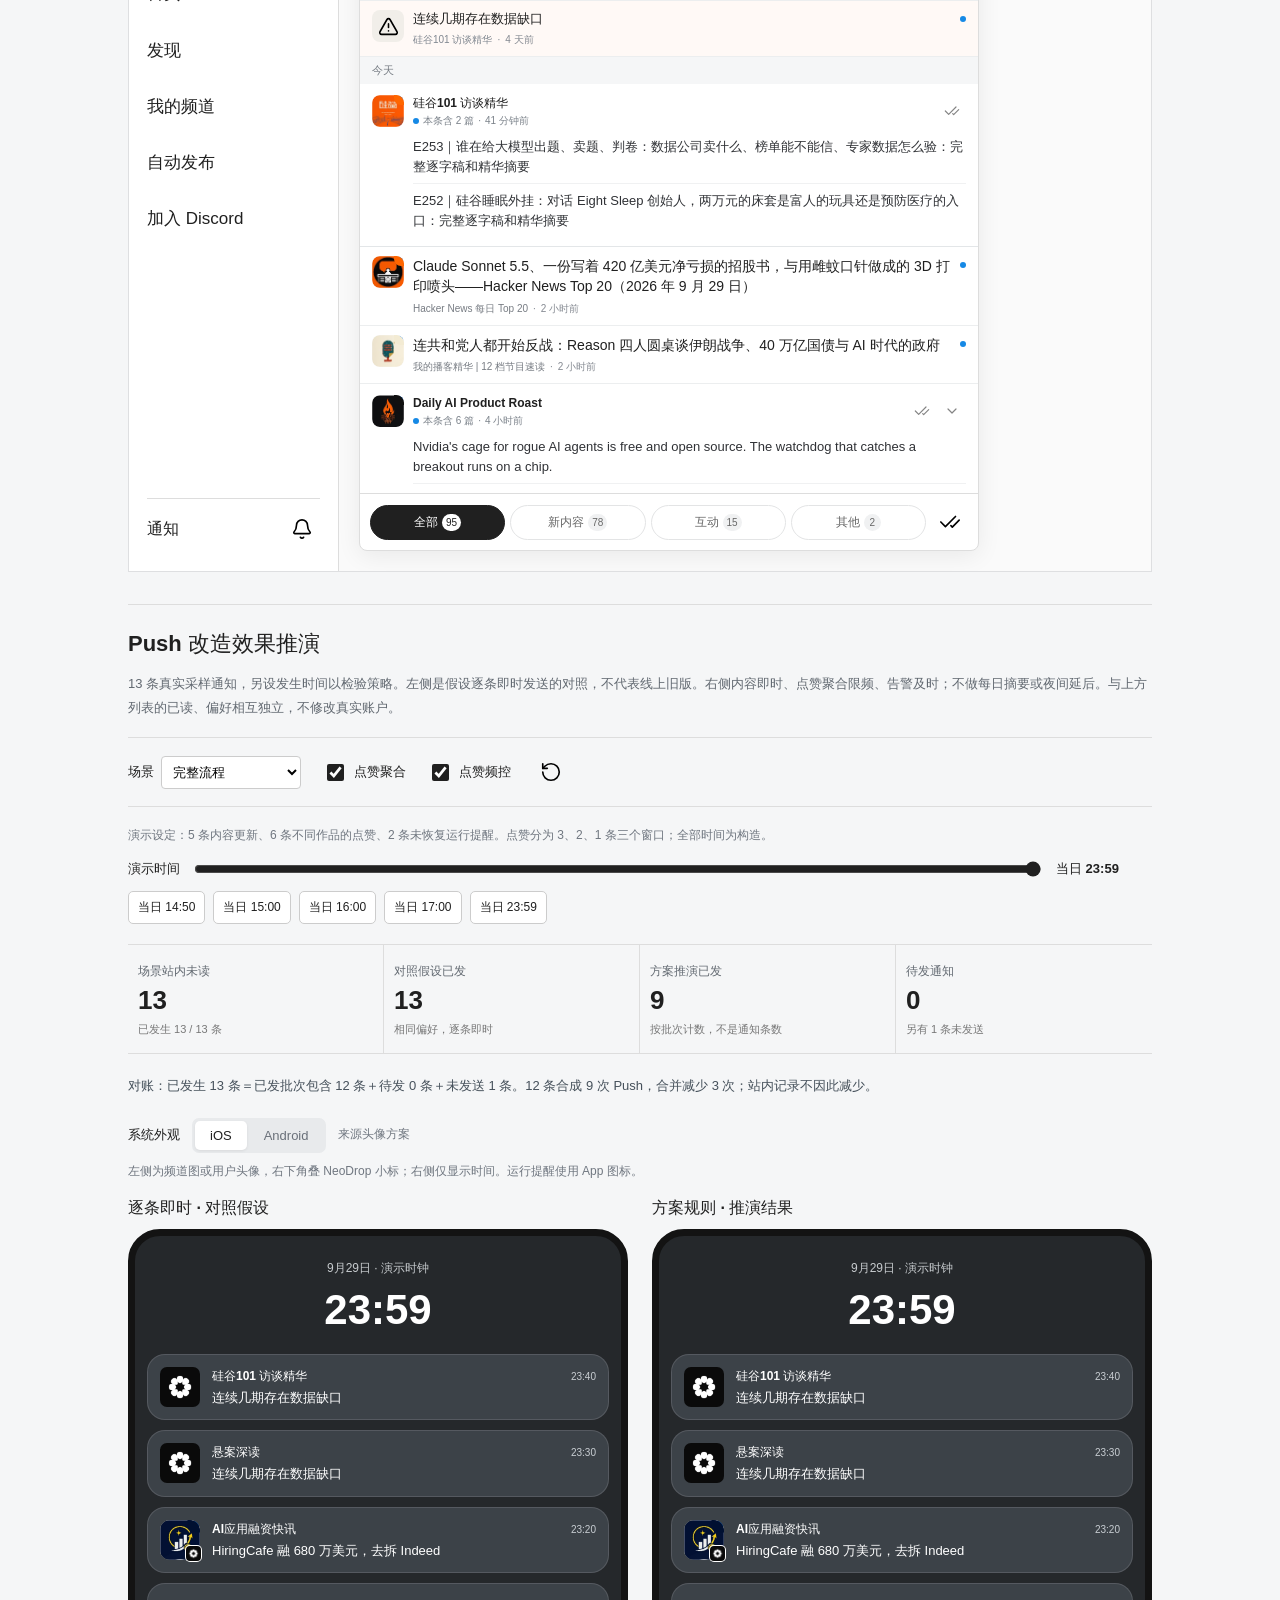
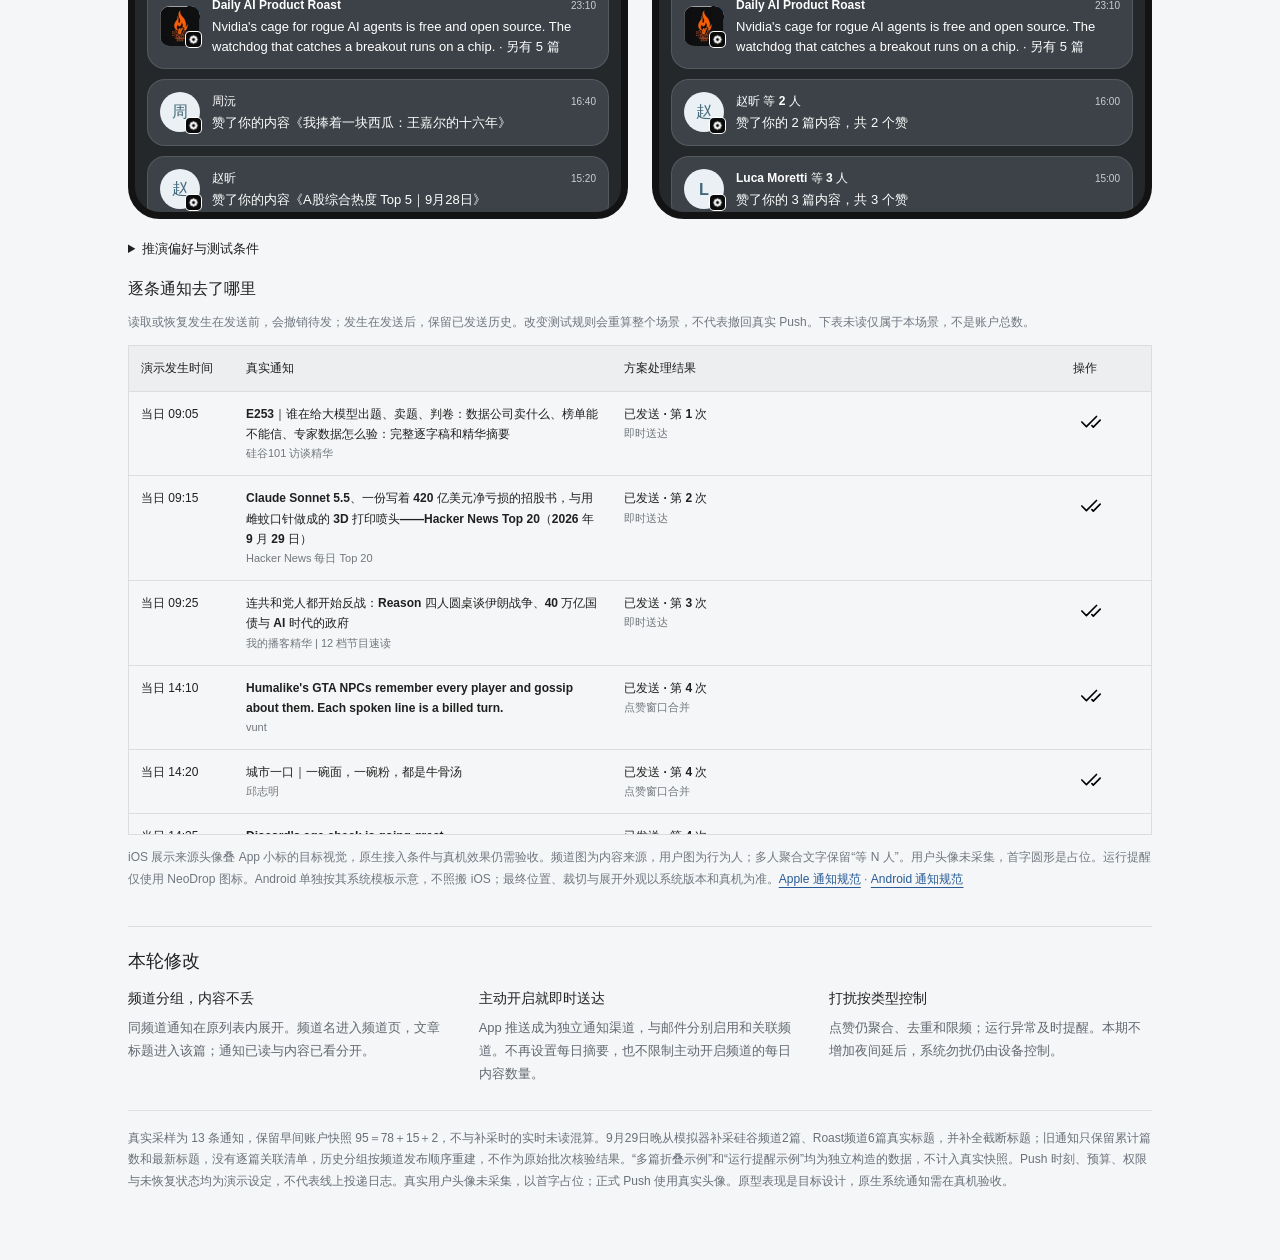
==== commit c49eec32: "feat: add interactive email and channel preview Make the email contract reviewable alongside the exi" ====
--- a/index.html
+++ b/index.html
@@ -1,8 +1,8 @@
 <!doctype html>
-<html lang="zh-CN"><head><meta charset="utf-8"><meta name="viewport" content="width=device-width,initial-scale=1"><meta name="robots" content="noindex,nofollow"><title>NeoDrop 通知改造原型</title><link rel="stylesheet" href="notification-app.css?v=20260929-native"><link rel="stylesheet" href="push-demo.css?v=20261002-source-avatar"></head>
+<html lang="zh-CN"><head><meta charset="utf-8"><meta name="viewport" content="width=device-width,initial-scale=1"><meta name="robots" content="noindex,nofollow"><title>NeoDrop 通知改造原型</title><link rel="stylesheet" href="notification-app.css?v=20260929-native"><link rel="stylesheet" href="push-demo.css?v=20261003-email"></head>
 <body><main>
-<header><h1>NeoDrop 通知改造原型</h1><p>2026.10.02 修订 · App 与 Web · 本地交互演示，不修改真实账户</p></header>
-<nav class="demo-nav" aria-label="原型演示导航"><a href="#app-prototype">App 对比</a><a href="#web-prototype">Web 浮层</a><a href="#push-demo">Push 推演</a><button class="icon" id="reset-walkthrough" title="重置整场演示" aria-label="重置整场演示"></button></nav>
+<header><h1>NeoDrop 通知改造原型</h1><p>2026.10.03 修订 · App 与 Web · 本地交互演示，不修改真实账户</p></header>
+<nav class="demo-nav" aria-label="原型演示导航"><a href="#app-prototype">App 对比</a><a href="#web-prototype">Web 浮层</a><a href="#push-demo">Push 推演</a><a href="email-preview.html?v=20261003">邮件与渠道</a><button class="icon" id="reset-walkthrough" title="重置整场演示" aria-label="重置整场演示"></button></nav>
 <section id="app-prototype"><div class="snapshot"><div id="baseline-counts"></div><div id="current-counts" aria-live="polite"></div></div>
 <p class="count-rule">按未读通知记录计数，不按频道分组数或文章篇数计数。折叠不清未读；打开一篇只读其所属通知，并只将这一篇标为已看。入口重要未读范围仍待确认，铃铛数字未演示。</p>
 <div class="tools"><div class="modes" aria-label="数据场景"><button data-mode="real" aria-pressed="true">真实通知</button><button data-mode="grouped" aria-pressed="false">多篇折叠示例</button><button data-mode="alerts" aria-pressed="false">运行提醒示例</button></div><div class="tools-right"><button class="icon" id="reset-demo" title="重置当前列表" aria-label="重置当前列表"></button><a href="simulator-before.png" target="_blank" rel="noopener">原始截图</a></div></div>
--- a/push-demo.css
+++ b/push-demo.css
@@ -9,6 +9,7 @@
   z-index: 5;
   display: flex;
   align-items: center;
+  flex-wrap: wrap;
   gap: 24px;
   min-height: 52px;
   background: #f5f6f7;
